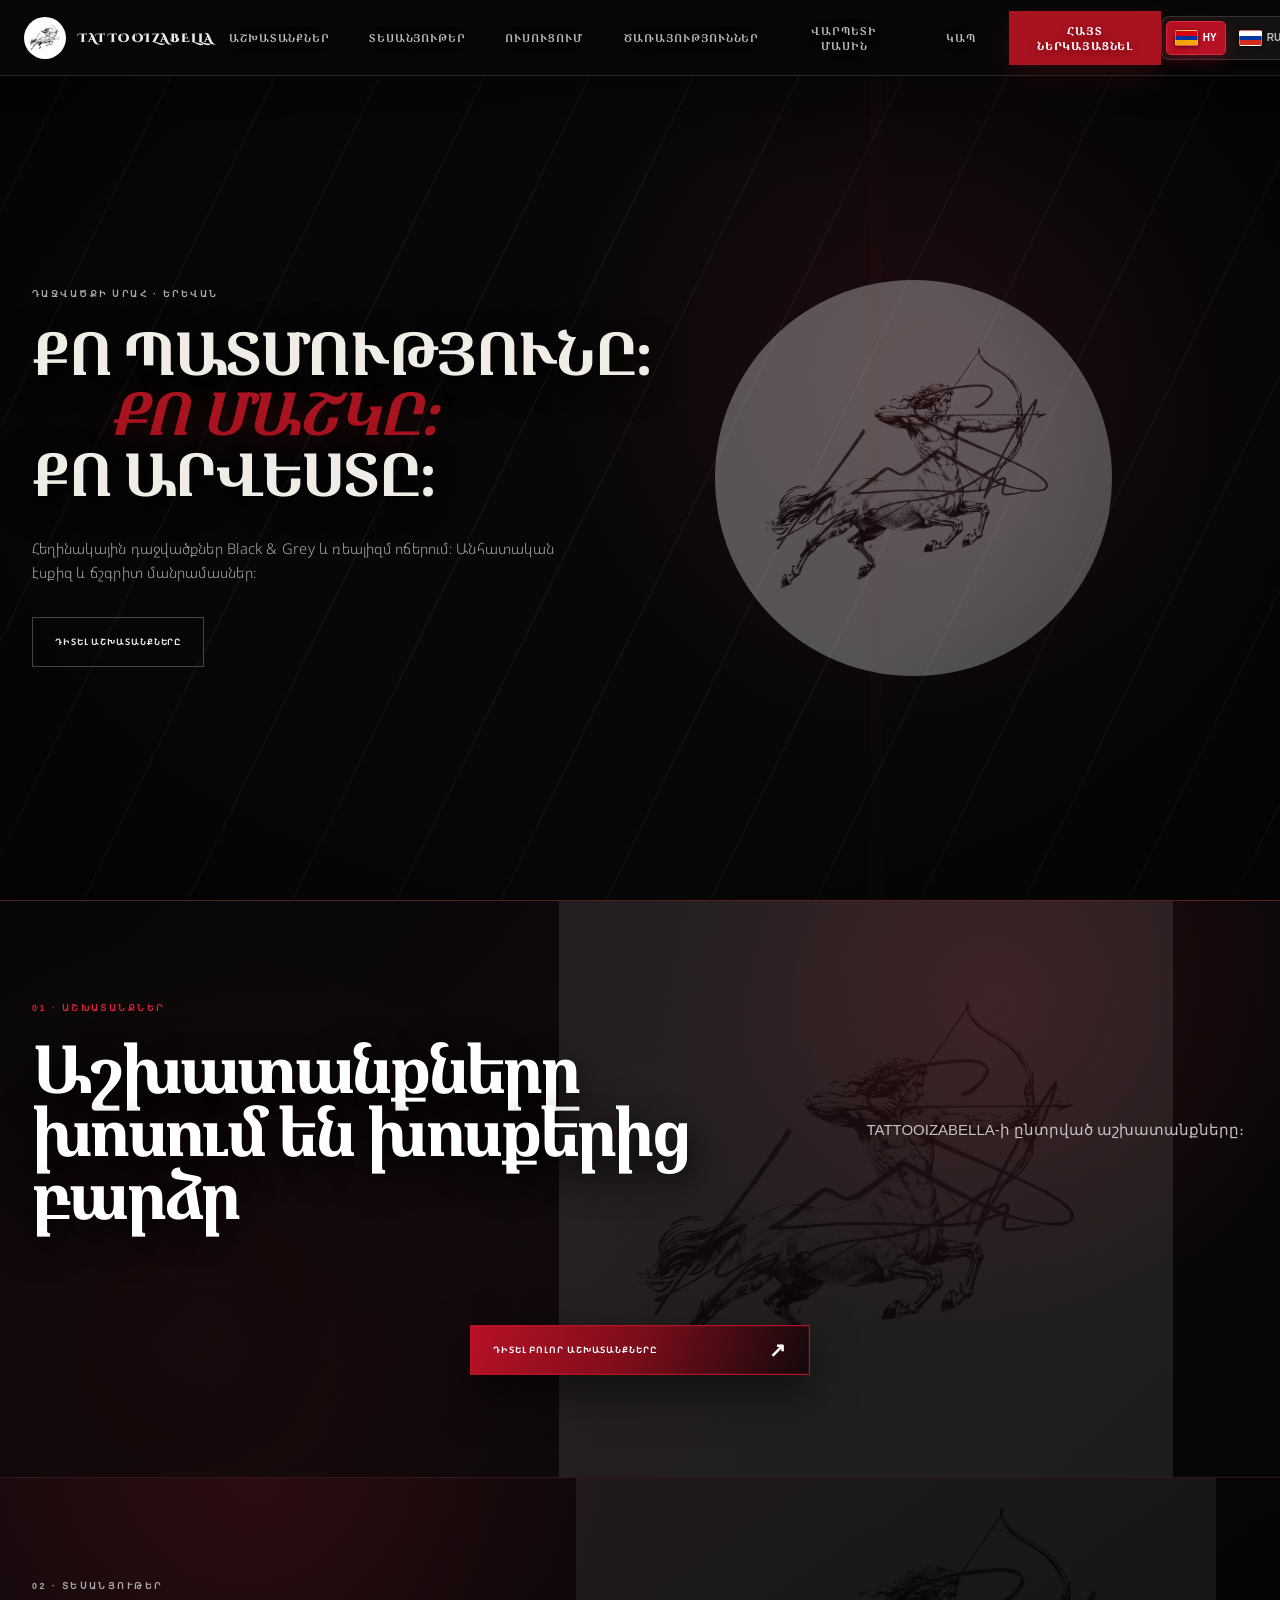
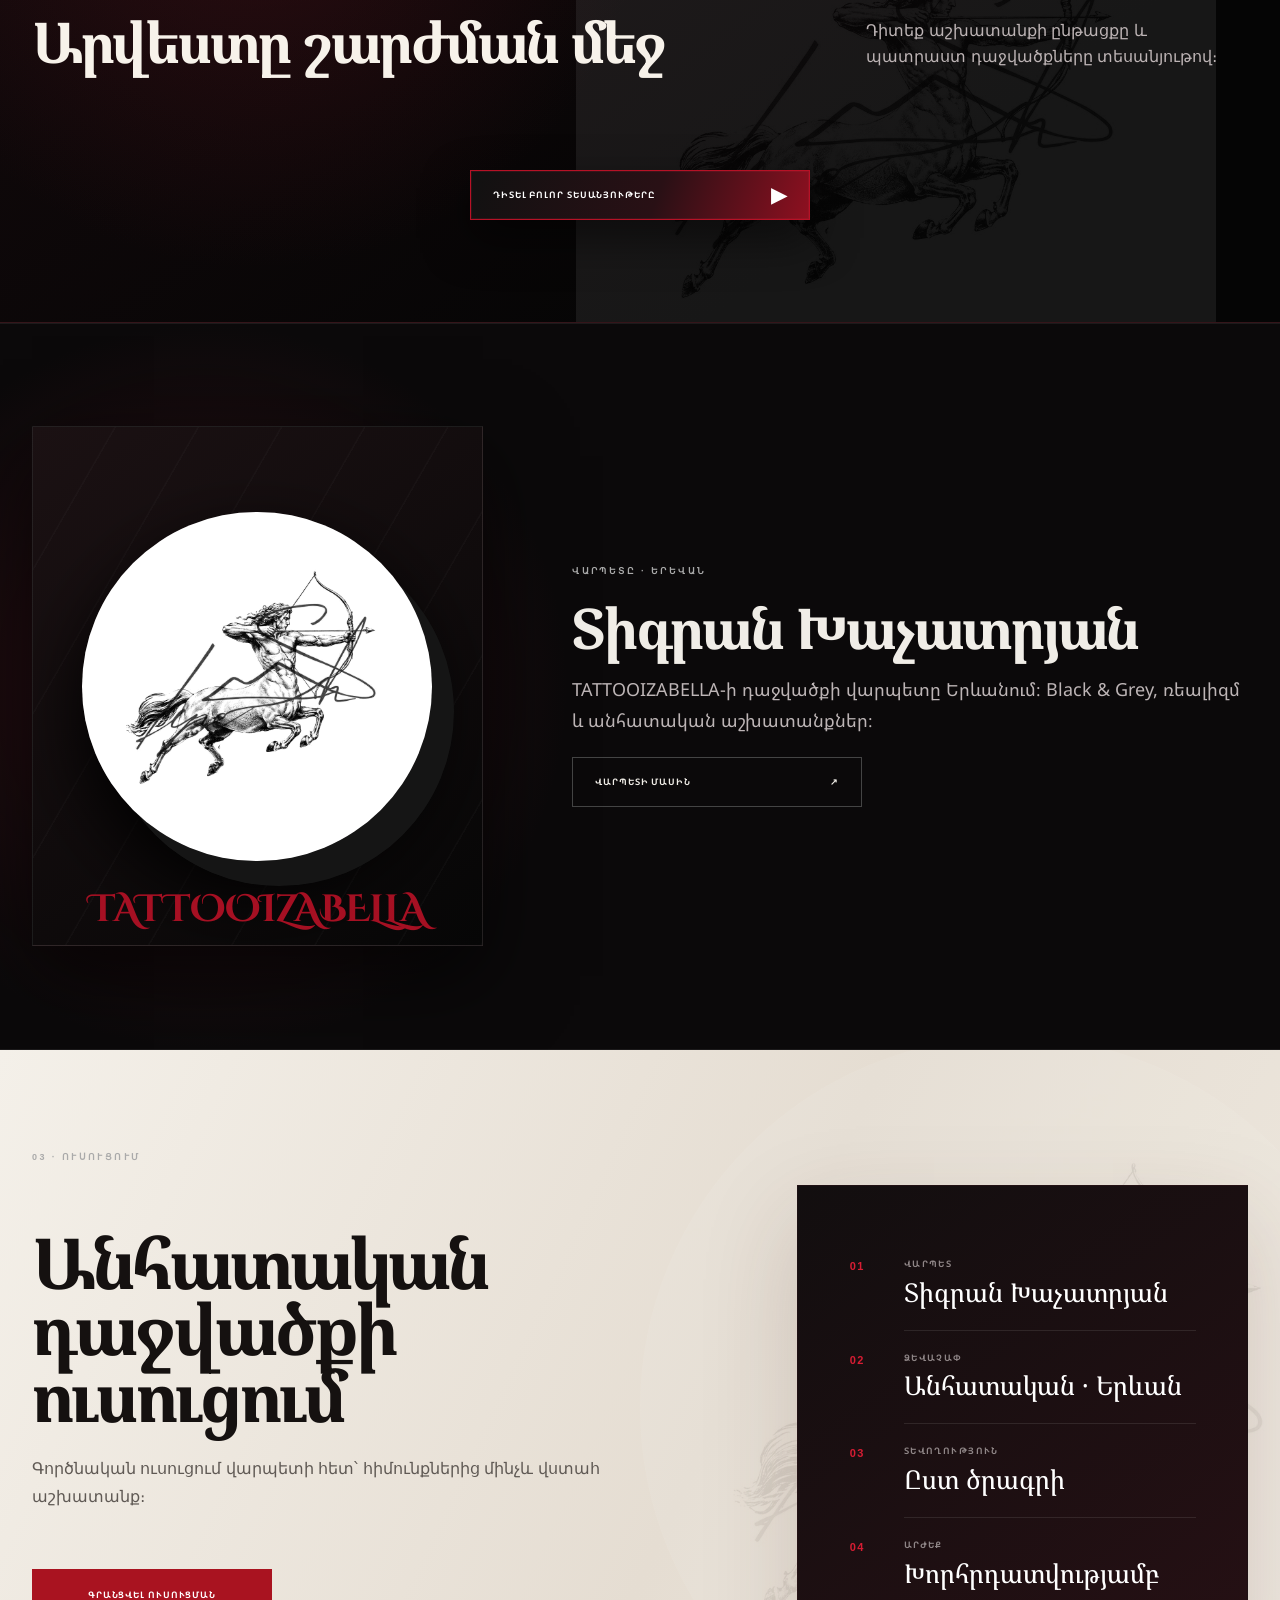
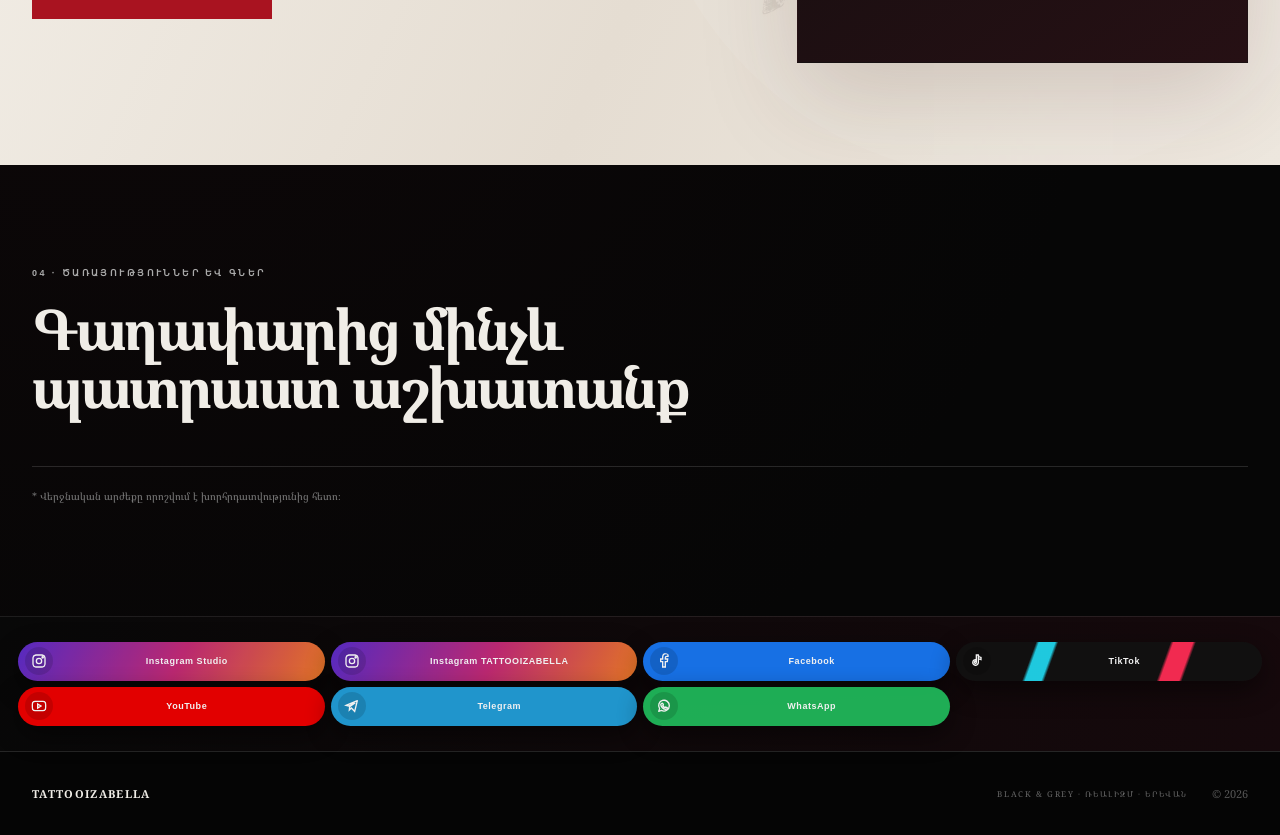
==== index.html @ 0a1ceabb "Add files via upload" ====
<!doctype html><html lang="hy"><head><meta charset="UTF-8"><meta name="viewport" content="width=device-width,initial-scale=1"><title>TATTOOIZABELLA — тату-салон и тату-мастер в Ереване</title><meta http-equiv="Cache-Control" content="no-cache, no-store, must-revalidate"><meta http-equiv="Pragma" content="no-cache"><meta http-equiv="Expires" content="0"><meta name="description" content="TATTOOIZABELLA — тату-студия в Ереване. Авторские татуировки Black & Grey, реализм, индивидуальные эскизы, портфолио, цены и онлайн-запись."><meta name="keywords" content="Тату Изабелла, Tattoo Izabella, TATTOOIZABELLA, тату Ереван, тату-салон Ереван, tattoo Yerevan, դաջվածք Երևան"><meta name="robots" content="index,follow,max-image-preview:large"><link rel="canonical" href="https://tattooizabella.github.io/"><meta property="og:type" content="website"><meta property="og:site_name" content="TATTOOIZABELLA"><meta property="og:title" content="TATTOOIZABELLA — Tattoo Studio Yerevan"><meta property="og:description" content="Авторские татуировки Black & Grey и реализм в Ереване. Портфолио и запись к мастеру."><meta property="og:url" content="https://tattooizabella.github.io/"><meta property="og:image" content="https://tattooizabella.github.io/logo.jpg"><meta name="twitter:card" content="summary_large_image"><script type="application/ld+json">{"@context":"https://schema.org","@type":"LocalBusiness","name":"TATTOOIZABELLA","alternateName":["Tattoo Izabella","Тату Изабелла"],"url":"https://tattooizabella.github.io/","logo":"https://tattooizabella.github.io/logo.jpg","image":"https://tattooizabella.github.io/logo.jpg","description":"Tattoo studio in Yerevan specializing in Black & Grey and realism tattoos.","telephone":"+37499611966","email":"tattooizabella@bk.ru","address":{"@type":"PostalAddress","addressLocality":"Yerevan","addressCountry":"AM"},"sameAs":["https://www.instagram.com/tattooizabellastudio","https://www.instagram.com/tattooizabella","https://www.facebook.com/tattooizabella/","https://www.youtube.com/@tattooizabella","https://www.tiktok.com/@tattooizabella","https://t.me/tattooizabella"]}</script><script>if(location.search||location.hash)history.replaceState(null,"",location.pathname)</script><link rel="preconnect" href="https://fonts.googleapis.com"><link rel="preconnect" href="https://fonts.gstatic.com" crossorigin><link href="https://fonts.googleapis.com/css2?family=Cinzel+Decorative:wght@700;900&amp;family=Noto+Sans+Armenian:wght@400;500;600;700&amp;family=Noto+Serif+Armenian:wght@400;600;700;800&amp;display=swap" rel="stylesheet"><link rel="stylesheet" href="style-v26.css"></head><body class="is-loading">
<link rel="stylesheet" href="style-extra-v28.css?v=44"><link rel="stylesheet" href="site-ai-team-v38.css?v=42">
<div class="intro-loader" id="introLoader" aria-label="TATTOOIZABELLA loading"><div class="intro-grain"></div><div class="intro-mark"><img src="logo.jpg?v=3" alt=""><div class="tattoo-line"></div><div class="tattoo-machine"><span class="machine-frame"></span><span class="coil coil-a"></span><span class="coil coil-b"></span><span class="machine-grip"></span><span class="machine-needle"></span></div><strong>TATTOOIZABELLA</strong><small data-k="loaderTagline">ԱՐՎԵՍՏԸ ՍԿՍՎՈՒՄ Է</small></div></div><script>window.setTimeout(function(){var loader=document.getElementById("introLoader");if(loader)loader.classList.add("done");document.body.classList.remove("is-loading")},4200)</script>
<svg class="icon-sprite" aria-hidden="true"><symbol id="i-instagram" viewBox="0 0 24 24"><rect x="3" y="3" width="18" height="18" rx="5"/><circle cx="12" cy="12" r="4"/><circle cx="17.5" cy="6.5" r="1" class="fill-icon"/></symbol><symbol id="i-facebook" viewBox="0 0 24 24"><path d="M14 21v-8h3l.5-4H14V7c0-1.2.4-2 2.1-2H18V1.3c-.7-.1-1.8-.3-3.2-.3C11.6 1 10 3 10 6.5V9H7v4h3v8z" class="fill-icon"/></symbol><symbol id="i-tiktok" viewBox="0 0 24 24"><path d="M14 3v11.2a4.2 4.2 0 1 1-3.2-4.1v3a1.5 1.5 0 1 0 .2 1V3h3c.4 2.1 1.6 3.5 4 3.8V10c-1.6-.1-3-.7-4-1.6" class="fill-icon"/></symbol><symbol id="i-youtube" viewBox="0 0 24 24"><rect x="2" y="5" width="20" height="14" rx="4"/><path d="m10 9 5 3-5 3z" class="fill-icon"/></symbol><symbol id="i-telegram" viewBox="0 0 24 24"><path d="m3 11 17-7-4 16-5-5-3 3 .5-5L17 7 7 12z" class="fill-icon"/></symbol><symbol id="i-whatsapp" viewBox="0 0 24 24"><path d="M20 11.6a8 8 0 0 1-11.8 7L4 20l1.4-4.1A8 8 0 1 1 20 11.6z"/><path d="M9 8.2c.3-.5.7-.4 1-.1l1 1.7c.2.4.1.7-.2 1l-.6.6c.7 1.5 1.7 2.4 3.2 3.1l.6-.7c.3-.3.7-.4 1-.2l1.7.9c.4.2.5.6.3 1-.5 1.1-1.5 1.7-2.7 1.5-3.8-.8-6.4-3.4-7.2-7.2-.2-.6.8-1.1 1.9-1.6z" class="fill-icon"/></symbol><symbol id="i-phone" viewBox="0 0 24 24"><path d="M6 3h4l1 5-2.3 1.5a15 15 0 0 0 5.8 5.8L16 13l5 1v4c0 1.7-1.4 3-3 3A15 15 0 0 1 3 6c0-1.7 1.3-3 3-3z"/></symbol></svg>
<header><button class="brand" type="button" data-scroll="top"><img src="logo.jpg" alt="TATTOOIZABELLA"><span>TATTOOIZABELLA</span></button><nav id="mainNav"><button type="button" data-scroll="works" data-k="work">Աշխատանքներ</button><button type="button" data-scroll="videos" data-k="videoNav">Տեսանյութեր</button><button type="button" data-scroll="training" data-k="trainingNav">Ուսուցում</button><button type="button" data-scroll="services" data-k="servicesNav">Ծառայություններ</button><button type="button" data-modal-open="artistModal" data-k="artistNav">Վարպետի մասին</button><button type="button" data-modal-open="contactModal" data-k="contactNav">Կապ</button><button class="nav-book" type="button" data-modal-open="bookingModal" data-k="submitNav">Հայտ ներկայացնել</button></nav><div class="langs"><button class="on" data-lang="hy">HY</button><button data-lang="ru">RU</button><button data-lang="en">EN</button></div><button class="menu" id="menuButton" aria-label="Բացել ընտրացանկը" aria-expanded="false"><span class="menu-word" data-k="menuLabel">ՄԵՆՅՈՒ</span><span class="menu-lines" aria-hidden="true"><i></i><i></i><i></i></span><small class="menu-tip" id="menuTip" data-k="menuTip">Սեղմեք՝ կապը և գրանցումը բացելու համար</small></button></header>
<main><section class="hero" id="top"><img class="hero-logo" src="logo.jpg" alt="TATTOOIZABELLA centaur"><div class="hero-copy"><p class="kicker" data-k="heroKicker">ԴԱՋՎԱԾՔԻ ՍՐԱՀ · ԵՐԵՎԱՆ</p><h1><span data-k="h1a">ՔՈ ՊԱՏՄՈՒԹՅՈՒՆԸ։</span><br><em data-k="h1b">ՔՈ ՄԱՇԿԸ։</em><br><span data-k="h1c">ՔՈ ԱՐՎԵՍՏԸ։</span></h1><p class="lead" data-k="intro">Հեղինակային դաջվածքներ Black & Grey և ռեալիզմ ոճերում։ Անհատական էսքիզ և ճշգրիտ մանրամասներ։</p><div class="buttons"><button class="btn" type="button" data-scroll="works" data-k="see">Դիտել աշխատանքները</button></div></div></section>
<section class="light section" id="works"><p class="kicker accent" data-k="portfolioKicker">01 · ԱՇԽԱՏԱՆՔՆԵՐ</p><div class="section-head"><h2 data-k="portfolio">Աշխատանքները խոսում են խոսքերից բարձր</h2><p data-k="portfolioText">TATTOOIZABELLA-ի ընտրված աշխատանքները։</p></div><div class="gallery" id="gallery"></div><button class="btn gallery-open-button" type="button" data-gallery-open="photo"><span data-k="viewAllWorks">Դիտել բոլոր աշխատանքները</span><b>↗</b></button></section>
<section class="section video-section" id="videos"><p class="kicker accent" data-k="videoKicker">02 · ՏԵՍԱՆՅՈՒԹԵՐ</p><div class="section-head"><h2 data-k="videoTitle">Արվեստը շարժման մեջ</h2><p data-k="videoText">Դիտեք աշխատանքի ընթացքը և պատրաստ դաջվածքները տեսանյութով։</p></div><div class="gallery video-gallery" id="videoGallery"></div><button class="btn gallery-open-button video-open-button" type="button" data-gallery-open="video"><span data-k="viewAllVideos">Դիտել բոլոր տեսանյութերը</span><b>▶</b></button></section>
<section class="section master-preview"><figure><img src="logo.jpg" alt="TATTOOIZABELLA master"><span>TATTOOIZABELLA</span></figure><div><p class="kicker accent" data-k="artistKicker">ՎԱՐՊԵՏԸ · ԵՐԵՎԱՆ</p><h2 data-k="artist">Տիգրան Խաչատրյան</h2><p data-k="about">TATTOOIZABELLA-ի դաջվածքի վարպետը Երևանում։ Black & Grey, ռեալիզմ և անհատական աշխատանքներ։</p><button class="btn" type="button" data-modal-open="artistModal"><span data-k="artistNav">Վարպետի մասին</span><b>↗</b></button></div></section>
<section class="section training-section" id="training"><p class="kicker accent" data-k="trainingKicker">03 · ՈՒՍՈՒՑՈՒՄ</p><div class="training-layout"><div class="training-copy"><h2 data-k="trainingTitle">Անհատական դաջվածքի ուսուցում</h2><p data-k="trainingText">Գործնական ուսուցում վարպետի հետ՝ հիմունքներից մինչև վստահ աշխատանք։</p><ul id="trainingProgram"></ul><p id="trainingDetails" class="training-details" hidden></p><div class="training-actions"><button class="btn red" id="trainingBookButton" type="button" data-modal-open="trainingModal" data-k="trainingCta">Գրանցվել ուսուցման</button><a class="btn training-file-link" id="trainingPublicFile" href="#" target="_blank" rel="noopener" hidden><span data-k="trainingFileDefault">Ներբեռնել դասընթացի ծրագիրը</span><b>↗</b></a></div></div><aside class="training-card"><span>01</span><div><small data-k="trainingMasterLabel">ՎԱՐՊԵՏ</small><strong id="trainingMaster">Տիգրան Խաչատրյան</strong></div><span>02</span><div><small data-k="trainingFormatLabel">ՁԵՎԱՉԱՓ</small><strong id="trainingFormat">Անհատական · Երևան</strong></div><span>03</span><div><small data-k="trainingDurationLabel">ՏԵՎՈՂՈՒԹՅՈՒՆ</small><strong id="trainingDuration">Ըստ ծրագրի</strong></div><span>04</span><div><small data-k="trainingPriceLabel">ԱՐԺԵՔ</small><strong id="trainingPrice">Խորհրդատվությամբ</strong></div></aside></div></section>
<section class="section" id="services"><p class="kicker accent" data-k="servicesKicker">04 · ԾԱՌԱՅՈՒԹՅՈՒՆՆԵՐ ԵՎ ԳՆԵՐ</p><h2 data-k="servicesTitle">Գաղափարից մինչև պատրաստ աշխատանք</h2><div class="service-list" id="serviceList"></div><p class="note" data-k="note">* Վերջնական արժեքը որոշվում է խորհրդատվությունից հետո։</p></section>
</main>
<aside class="social-rail" aria-label="Социальные сети"><a href="https://www.instagram.com/tattooizabellastudio?igsh=bXp2eG83OXFpZXk3" target="_blank" rel="noopener"><svg><use href="#i-instagram"/></svg><span>Instagram Studio</span></a><a href="https://www.instagram.com/tattooizabella" target="_blank" rel="noopener"><svg><use href="#i-instagram"/></svg><span>Instagram TATTOOIZABELLA</span></a><a href="https://www.facebook.com/tattooizabella/" target="_blank" rel="noopener"><svg><use href="#i-facebook"/></svg><span>Facebook</span></a><a href="https://www.tiktok.com/@tattooizabella?lang=ru-RU" target="_blank" rel="noopener"><svg><use href="#i-tiktok"/></svg><span>TikTok</span></a><a href="https://www.youtube.com/@tattooizabella" target="_blank" rel="noopener"><svg><use href="#i-youtube"/></svg><span>YouTube</span></a><a href="https://t.me/tattooizabella" target="_blank" rel="noopener"><svg><use href="#i-telegram"/></svg><span>Telegram</span></a><a href="https://wa.me/37499611966" target="_blank" rel="noopener"><svg><use href="#i-whatsapp"/></svg><span>WhatsApp</span></a></aside>
<footer><b>TATTOOIZABELLA</b><small data-k="footerTagline">BLACK &amp; GREY · ՌԵԱԼԻԶՄ · ԵՐԵՎԱՆ</small><span>© 2026</span></footer>
<div class="modal" id="bookingModal" aria-hidden="true"><div class="modal-backdrop" data-modal-close></div><div class="modal-panel booking-panel" role="dialog" aria-modal="true" aria-labelledby="bookingTitle"><button class="modal-close" type="button" data-modal-close aria-label="Փակել">×</button><p class="kicker accent" data-k="bookingKicker">ԱՆՀԱՏԱԿԱՆ ԳՐԱՆՑՈՒՄ · ԵՐԵՎԱՆ</p><h2 id="bookingTitle" data-k="formTitle">Պատմեք ձեր գաղափարի մասին</h2><p class="modal-lead" data-k="formText">Թողեք հայտ՝ կքննարկենք գաղափարը, տեղը, չափը և հարմար ժամանակը։</p><form id="booking" method="POST" enctype="multipart/form-data"><div class="form-grid"><label><span data-k="name">Ձեր անունը</span><input name="name" required autocomplete="name"></label><label><span data-k="phone">Հեռախոս</span><input name="phone" type="tel" required autocomplete="tel"></label></div><label><span data-k="idea">Նկարագրեք դաջվածքի գաղափարը կամ տվեք հարց</span><textarea name="idea" rows="3"></textarea></label><label class="upload-field"><span data-k="uploadTitle">Լուսանկար կամ էսքիզ</span><input name="attachment" type="file" accept="image/jpeg,image/png,image/webp,application/pdf,.jpg,.jpeg,.png,.webp,.pdf"><small data-k="uploadHint">JPG, PNG, WEBP կամ PDF — մինչև 10 ՄԲ</small></label><button class="btn red" type="submit" data-k="send">Ուղարկել վարպետին</button><p id="bookingStatus" class="form-status"></p></form></div></div>
<div class="modal" id="trainingModal" aria-hidden="true"><div class="modal-backdrop" data-modal-close></div><div class="modal-panel booking-panel training-application-panel" role="dialog" aria-modal="true" aria-labelledby="trainingApplicationTitle"><button class="modal-close" type="button" data-modal-close aria-label="Փակել">×</button><p class="kicker accent" data-k="trainingFormKicker">ԴԱՋՎԱԾՔԻ ՈՒՍՈՒՑՈՒՄ · ԵՐԵՎԱՆ</p><h2 id="trainingApplicationTitle" data-k="trainingFormTitle">Ուսուցման հայտ</h2><p class="modal-lead" data-k="trainingFormText">Թողեք ձեր տվյալները, և վարպետը կկապվի ձեզ հետ՝ ծրագիրը և պայմանները քննարկելու համար։</p><form id="trainingApplication" method="POST"><div class="form-grid"><label><span data-k="trainingFullName">Անուն և ազգանուն</span><input name="Անուն և ազգանուն" required autocomplete="name"></label><label><span data-k="phone">Հեռախոս</span><input name="Հեռախոս" type="tel" required autocomplete="tel"></label></div><label><span data-k="email">Էլ. փոստ</span><input name="Էլ. փոստ" type="email" required autocomplete="email"></label><label><span data-k="trainingMessage">Ի՞նչ եք ցանկանում իմանալ ուսուցման մասին</span><textarea name="Ուսուցման մասին հաղորդագրություն" rows="4"></textarea></label><button class="btn red" type="submit" data-k="trainingSend">Ուղարկել ուսուցման հայտը</button><p id="trainingApplicationStatus" class="form-status" aria-live="polite"></p></form></div></div>
<div class="modal" id="contactModal" aria-hidden="true"><div class="modal-backdrop" data-modal-close></div><div class="modal-panel contact-panel" role="dialog" aria-modal="true" aria-labelledby="contactTitle"><button class="modal-close" type="button" data-modal-close aria-label="Փակել">×</button><p class="kicker accent" data-k="contactKicker">ՈՒՂԻՂ ԿԱՊ</p><h2 id="contactTitle" data-k="contactNav">Կապ</h2><p class="modal-lead" data-k="contactLead">Ընտրեք վարպետի հետ կապվելու հարմար տարբերակը։</p><div class="contact-cards"><a href="tel:+37499611966"><span class="contact-icon"><svg><use href="#i-phone"/></svg></span><small data-k="phoneCall">ՍՈՎՈՐԱԿԱՆ ԶԱՆԳ</small><strong>099 611 966</strong><i>↗</i></a><a href="https://wa.me/37499611966" target="_blank"><span class="contact-icon"><svg><use href="#i-whatsapp"/></svg></span><small>WHATSAPP</small><strong>099 611 966</strong><i>↗</i></a><a href="https://t.me/tattooizabella" target="_blank"><span class="contact-icon"><svg><use href="#i-telegram"/></svg></span><small>TELEGRAM</small><strong>@tattooizabella</strong><i>↗</i></a><a href="https://www.instagram.com/tattooizabellastudio?igsh=bXp2eG83OXFpZXk3" target="_blank"><span class="contact-icon"><svg><use href="#i-instagram"/></svg></span><small>INSTAGRAM STUDIO</small><strong>@tattooizabellastudio</strong><i>↗</i></a><a href="https://www.instagram.com/tattooizabella" target="_blank"><span class="contact-icon"><svg><use href="#i-instagram"/></svg></span><small>INSTAGRAM</small><strong>@tattooizabella</strong><i>↗</i></a><a href="https://www.facebook.com/tattooizabella/" target="_blank"><span class="contact-icon"><svg><use href="#i-facebook"/></svg></span><small>FACEBOOK</small><strong>tattooizabella</strong><i>↗</i></a><a href="https://www.tiktok.com/@tattooizabella?lang=ru-RU" target="_blank"><span class="contact-icon"><svg><use href="#i-tiktok"/></svg></span><small>TIKTOK</small><strong>@tattooizabella</strong><i>↗</i></a><a href="https://www.youtube.com/@tattooizabella" target="_blank"><span class="contact-icon"><svg><use href="#i-youtube"/></svg></span><small>YOUTUBE</small><strong>@tattooizabella</strong><i>↗</i></a></div></div></div>
<div class="modal" id="artistModal" aria-hidden="true"><div class="modal-backdrop" data-modal-close></div><div class="modal-panel artist-modal-panel" role="dialog" aria-modal="true" aria-labelledby="artistModalTitle"><button class="modal-close" type="button" data-modal-close aria-label="Փակել">×</button><div class="artist-modal-image"><img src="logo.jpg" alt="TATTOOIZABELLA"><span>TATTOOIZABELLA</span></div><div class="artist-modal-copy"><p class="kicker accent" data-k="artistKicker">ՎԱՐՊԵՏԸ · ԵՐԵՎԱՆ</p><h2 id="artistModalTitle" data-k="artist">Տիգրան Խաչատրյան</h2><p data-k="about">TATTOOIZABELLA-ի դաջվածքի վարպետը Երևանում։ Black & Grey, ռեալիզմ և անհատական աշխատանքներ։</p><div class="artist-modal-stats"><b><span id="artistWorksValue">1450+</span><small data-k="worksStat">աշխատանք պրոֆիլում</small></b><b><span id="artistFollowersValue">64.9K</span><small data-k="followers">հետևորդ</small></b><b><span id="artistApproachValue">100%</span><small data-k="personal">անհատական մոտեցում</small></b></div><section class="artist-certificates" id="artistCertificates" hidden><h3 data-k="certificatesTitle">ՎԿԱՅԱԿԱՆՆԵՐ ԵՎ ՁԵՌՔԲԵՐՈՒՄՆԵՐ</h3><div id="artistCertificatesList"></div></section></div></div></div>
<div class="modal gallery-modal" id="galleryModal" aria-hidden="true"><div class="modal-backdrop" data-modal-close></div><div class="modal-panel gallery-modal-panel" role="dialog" aria-modal="true" aria-labelledby="galleryModalTitle"><header class="gallery-modal-head"><div><p class="kicker accent" data-k="galleryKicker">TATTOOIZABELLA · PORTFOLIO</p><h2 id="galleryModalTitle" data-k="galleryTitle">Բոլոր աշխատանքները</h2></div><button class="modal-close gallery-modal-close" type="button" data-modal-close aria-label="Փակել">×</button></header><div class="gallery-filter" role="tablist" aria-label="Gallery filters"><button class="active" type="button" data-gallery-filter="all" data-k="galleryAll">Բոլորը</button><button type="button" data-gallery-filter="photo" data-k="galleryPhotos">Լուսանկարներ</button><button type="button" data-gallery-filter="video" data-k="galleryVideos">Տեսանյութեր</button></div><div class="gallery gallery-modal-grid" id="fullGalleryGrid"></div><button class="btn gallery-more" id="galleryLoadMore" type="button"><span data-k="galleryMore">Ցույց տալ ավելին</span><b>＋</b></button></div></div>
<div class="lightbox" id="lightbox" aria-hidden="true"><div class="lightbox-shade" data-lightbox-close></div><button class="lightbox-close" type="button" data-lightbox-close aria-label="Закрыть">×</button><button class="lightbox-arrow prev" type="button" aria-label="Предыдущая работа">‹</button><figure><img src="" alt=""><video controls playsinline preload="metadata" hidden></video><div class="instagram-player-mask" hidden><iframe title="Video" loading="lazy" allow="autoplay; encrypted-media; picture-in-picture" sandbox="allow-scripts allow-same-origin allow-presentation"></iframe><button class="instagram-replay" id="instagramReplay" type="button" data-k="videoReplay">Կրկնել տեսանյութը</button></div><figcaption></figcaption></figure><button class="lightbox-arrow next" type="button" aria-label="Следующая работа">›</button><span class="lightbox-count"></span></div>
<iframe id="bookingMailFrame" name="bookingMailFrame" title="" hidden></iframe><iframe id="trainingMailFrame" name="trainingMailFrame" title="" hidden></iframe><script src="https://cdn.jsdelivr.net/npm/@supabase/supabase-js@2"></script><script src="app-v25.js?v=50"></script><script src="site-ai-team-v38.js?v=44"></script></body></html>
---- style-v26.css ----
:root{--black:#080808;--cream:#f0ede7;--red:#a91320;--line:#ffffff22;--page:min(1320px,calc(100% - 64px))}*{box-sizing:border-box}html{scroll-behavior:smooth;scroll-padding-top:76px}body{margin:0;background:var(--black);color:var(--cream);font-family:Arial,sans-serif;overflow-x:hidden}a{color:inherit;text-decoration:none}button,input,textarea{font:inherit}img{display:block;max-width:100%}
header{height:76px;position:absolute;z-index:20;inset:0 0 auto;display:grid;grid-template-columns:1fr auto 1fr;align-items:center;padding:0 max(24px,calc((100vw - 1320px)/2));border-bottom:1px solid var(--line);background:#08080820;backdrop-filter:blur(7px)}.brand{display:flex;align-items:center;gap:12px;width:max-content;font-size:12px;font-weight:800;letter-spacing:.15em}.brand img{width:42px;height:42px;object-fit:cover;border-radius:50%;filter:grayscale(1)}nav{display:flex;gap:clamp(18px,2.2vw,32px)}nav a{font-size:10px;text-transform:uppercase;letter-spacing:.13em;color:#aaa;transition:.2s}nav a:hover{color:#fff}.langs{justify-self:end;display:flex;align-items:center;gap:4px}.langs button{border:0;background:none;color:#666;font-size:10px;padding:8px 5px;cursor:pointer}.langs .on{color:#fff}.menu{display:none;border:0;background:none;width:42px;height:42px;padding:10px;cursor:pointer}.menu i{display:block;width:22px;height:1px;background:#fff;margin:5px auto;transition:.25s}
.hero{height:min(900px,100svh);min-height:650px;position:relative;display:flex;align-items:center;padding:104px max(32px,calc((100vw - 1320px)/2)) 48px;overflow:hidden;background:radial-gradient(circle at 76% 45%,#36171b 0,transparent 31%),repeating-linear-gradient(115deg,#080808 0 95px,#0b0b0b 96px 97px)}.hero-copy{position:relative;z-index:2;width:min(70%,900px)}.kicker{font-size:9px;text-transform:uppercase;letter-spacing:.27em;color:#aaa;margin:0 0 clamp(16px,2.5vh,25px)}.hero h1{font:400 clamp(48px,6.4vw,96px)/.84 Georgia,serif;letter-spacing:-.06em;margin:0}.hero h1 em{color:var(--red);margin-left:clamp(0px,6vw,82px)}.lead{max-width:560px;color:#aaa;line-height:1.65;margin:clamp(22px,3.6vh,34px) 0;font-size:clamp(13px,1.15vw,15px)}.buttons{display:flex;gap:10px;flex-wrap:wrap}.btn{min-height:50px;padding:0 22px;border:1px solid #444;background:transparent;color:inherit;text-transform:uppercase;letter-spacing:.1em;font-size:9px;display:inline-flex;align-items:center;justify-content:center;cursor:pointer}.red{background:var(--red);border-color:var(--red);color:#fff}.red:hover{background:#c31b29}.hero-logo{position:absolute;width:min(42vw,590px);height:auto;right:max(12px,calc((100vw - 1460px)/2));opacity:.3;mix-blend-mode:screen;border-radius:50%;filter:grayscale(1) contrast(1.2)}
.section{padding:clamp(72px,8vw,110px) max(32px,calc((100vw - 1320px)/2))}.light{background:var(--cream);color:#111}.section h2,.artist h2{font:400 clamp(36px,4.4vw,66px)/1.02 Georgia,serif;letter-spacing:-.04em;margin:0;max-width:780px}.section-head{display:grid;grid-template-columns:minmax(0,1.35fr) minmax(260px,.65fr);align-items:end;gap:42px;margin-bottom:clamp(35px,4vw,52px)}.section-head>p{max-width:390px;color:#777;line-height:1.65;margin:0}.gallery{display:grid;grid-template-columns:repeat(3,minmax(0,1fr));gap:clamp(10px,1.2vw,17px)}.work{position:relative;display:block;background:#ddd;aspect-ratio:4/5;overflow:hidden}.work img,.work iframe{border:0;width:100%;height:100%;object-fit:cover;background:#ddd}.work>b{position:absolute;right:12px;top:12px;width:36px;height:36px;border-radius:50%;display:grid;place-items:center;background:var(--red);color:#fff}.gallery-empty{grid-column:1/-1;padding:60px 20px;text-align:center;color:#777}.link{display:inline-block;margin-top:34px;padding-bottom:8px;border-bottom:1px solid currentColor;text-transform:uppercase;letter-spacing:.13em;font-size:10px}
#services>h2{margin-bottom:clamp(34px,4vw,52px)}.service-list{border-top:1px solid var(--line)}.service-list article{display:grid;grid-template-columns:55px 1fr auto;gap:22px;align-items:center;padding:clamp(20px,2vw,27px) 0;border-bottom:1px solid var(--line)}.service-list article>i{font:italic 14px Georgia;color:var(--red)}.service-list h3{font:400 clamp(20px,2vw,25px) Georgia;margin:0}.service-list strong{font:400 clamp(18px,1.8vw,23px) Georgia;white-space:nowrap}.note{color:#777;font-size:10px;margin-top:22px}
.artist{display:grid;grid-template-columns:minmax(0,1fr) minmax(0,1fr);min-height:min(720px,80svh);background:#141414}.artist-art{position:relative;display:grid;place-items:center;overflow:hidden;background:radial-gradient(circle,#451d22,transparent 58%)}.artist-art img{width:min(72%,500px);aspect-ratio:1;object-fit:cover;border-radius:50%;filter:grayscale(1) contrast(1.25);mix-blend-mode:screen;opacity:.72}.artist-art span{position:absolute;bottom:3%;left:3%;font:italic clamp(58px,8vw,120px) Georgia;color:var(--red);opacity:.62}.artist-copy{padding:clamp(60px,7vw,92px) max(32px,calc((100vw - 1320px)/2));padding-left:clamp(42px,7vw,100px);display:flex;flex-direction:column;justify-content:center}.artist-copy>p:not(.kicker){color:#aaa;line-height:1.75;margin:28px 0;max-width:620px}.stats{display:grid;grid-template-columns:repeat(3,minmax(0,1fr));gap:14px;border-block:1px solid var(--line);padding:22px 0}.stats b{font:clamp(22px,2.1vw,29px) Georgia}.stats small{display:block;font:8px Arial;text-transform:uppercase;letter-spacing:.1em;color:#777;margin-top:7px}
.contact{display:grid;grid-template-columns:minmax(0,1fr) minmax(320px,.8fr);gap:clamp(55px,8vw,120px)}.contact>div>p:not(.kicker){color:#69645e;line-height:1.75;max-width:520px;margin:26px 0}.direct{display:flex;flex-direction:column;gap:11px;font-size:12px}.direct a{width:max-content;max-width:100%;border-bottom:1px solid #aaa;padding-bottom:5px}.contact form{display:flex;flex-direction:column;gap:22px}label{display:flex;flex-direction:column;color:#777;text-transform:uppercase;font-size:8px;letter-spacing:.17em}input,textarea{width:100%;border:0;border-bottom:1px solid #aaa;padding:13px 0;background:transparent;outline:0;color:#111;resize:vertical}input:focus,textarea:focus{border-color:var(--red)}.upload-field{border:1px dashed #aaa;padding:16px;gap:8px}.upload-field input{border:0;padding:4px 0}.upload-field small{font-size:9px;letter-spacing:0;text-transform:none;color:#888}.form-status{min-height:18px;margin:0;font-size:11px;color:#777}form .btn{align-self:flex-start}.error{color:var(--red);font-size:11px;margin:0}
footer{padding:34px max(32px,calc((100vw - 1320px)/2));border-top:1px solid var(--line);display:grid;grid-template-columns:1fr auto;align-items:center;gap:24px;font-size:11px}footer>b{letter-spacing:.12em}footer>div{display:flex;gap:8px;flex-wrap:wrap;color:#aaa}
@media(min-width:1700px){:root{--page:1440px}.hero h1{font-size:102px}.hero-copy{width:min(67%,930px)}.gallery{grid-template-columns:repeat(4,minmax(0,1fr))}}
@media(max-width:1100px){header{grid-template-columns:1fr auto auto;gap:18px;padding-inline:28px}nav{position:absolute;left:0;right:0;top:76px;background:#090909f7;padding:26px 28px;display:none;flex-direction:column;border-bottom:1px solid var(--line)}nav.open{display:flex}.menu{display:block;justify-self:end}.langs{grid-column:2}.hero{padding-inline:6vw}.hero-copy{width:min(76%,760px)}.hero-logo{width:52vw;right:-10vw}.section{padding-inline:5vw}.gallery{grid-template-columns:repeat(3,minmax(0,1fr))}.artist-copy{padding-inline:6vw}.contact{grid-template-columns:1fr 1fr;gap:6vw}}
@media(max-width:820px){header{height:68px;padding-inline:20px}.brand span{display:none}nav{top:68px}.hero{height:auto;min-height:680px;padding:100px 6vw 58px}.hero-copy{width:100%;max-width:650px}.hero-logo{width:72vw;right:-24vw;opacity:.22}.hero h1{font-size:clamp(45px,10vw,76px)}.section{padding:72px 5vw}.section-head{grid-template-columns:1fr;gap:22px}.gallery{grid-template-columns:repeat(2,minmax(0,1fr))}.artist{grid-template-columns:1fr;min-height:0}.artist-art{min-height:460px}.artist-copy{padding:70px 6vw}.contact{grid-template-columns:1fr;gap:50px}.service-list article{grid-template-columns:42px 1fr}.service-list strong{grid-column:2}.stats{grid-template-columns:repeat(3,1fr)}}
@media(max-width:520px){header{padding-inline:14px}.langs button{padding:7px 4px}.hero{min-height:620px;padding:92px 18px 46px;background:radial-gradient(circle at 95% 30%,#35161a,transparent 34%),#080808}.hero-logo{width:90vw;right:-43vw;top:115px}.hero h1{font-size:clamp(40px,13.5vw,66px);line-height:.88}.hero h1 em{margin-left:0}.lead{font-size:13px;margin:24px 0}.buttons{display:grid;grid-template-columns:1fr}.btn{width:100%;min-height:48px;padding-inline:16px}.section{padding:58px 18px}.section h2,.artist h2{font-size:clamp(33px,10vw,46px)}.gallery{grid-template-columns:1fr;gap:12px}.work{aspect-ratio:4/5}.service-list article{grid-template-columns:30px 1fr;gap:10px}.service-list strong{grid-column:2;font-size:18px}.artist-art{min-height:350px}.artist-art span{font-size:18vw}.artist-copy{padding:58px 18px}.stats{grid-template-columns:1fr;gap:0}.stats b{padding:14px 0;border-bottom:1px solid var(--line)}.stats b:last-child{border:0}.contact{gap:42px}.contact form{gap:19px}footer{grid-template-columns:1fr;padding:28px 18px}}
@media(max-width:360px){header{padding-inline:10px}.brand img{width:36px;height:36px}.langs{gap:0}.langs button{font-size:9px}.menu{width:36px;padding:7px}.hero{padding-inline:14px}.hero h1{font-size:13vw}.section,.artist-copy{padding-inline:14px}.kicker{letter-spacing:.2em}.service-list h3{font-size:19px}.work>b{width:32px;height:32px}}
@media(max-height:720px) and (min-width:821px){.hero{min-height:620px;height:100svh;padding-top:92px}.hero h1{font-size:clamp(48px,6vw,78px)}.lead{margin:20px 0}.btn{min-height:46px}}

/* Cinematic interface */
body.modal-open{overflow:hidden}.brand{border:0;background:none;padding:0;color:inherit;cursor:pointer}nav button{border:0;background:none;padding:10px 0;color:#aaa;cursor:pointer;font-size:10px;text-transform:uppercase;letter-spacing:.13em;transition:.2s}nav button:hover{color:#fff}.light{position:relative;background:linear-gradient(#f0ede7eb,#f0ede7f5),url('logo.jpg') center/78vmin auto fixed no-repeat}.light>*{position:relative}.work{border:0;padding:0;color:#fff;cursor:zoom-in}.work img{transition:transform .65s cubic-bezier(.2,.7,.2,1),filter .35s}.work:hover img{transform:scale(1.055);filter:contrast(1.07)}.work>b{transition:.25s}.work:hover>b{transform:rotate(45deg);background:#fff;color:#111}
.booking-cta{min-height:440px;position:relative;overflow:hidden;padding:clamp(70px,9vw,130px) max(32px,calc((100vw - 1320px)/2));display:grid;grid-template-columns:minmax(0,1fr) auto;align-items:end;gap:48px;background:radial-gradient(circle at 15% 50%,#46181f,transparent 36%),#0a0a0a}.booking-cta>img{position:absolute;inset:50% auto auto 50%;width:min(640px,70vw);transform:translate(-50%,-50%);opacity:.12;filter:grayscale(1) contrast(1.25);border-radius:50%;mix-blend-mode:screen}.booking-cta>div,.booking-cta>button{position:relative}.booking-cta h2{font:400 clamp(38px,5vw,72px)/.95 Georgia,serif;letter-spacing:-.045em;margin:0;max-width:760px}.booking-cta p:not(.kicker){max-width:620px;color:#aaa;line-height:1.7}.footer-links{gap:18px}.footer-links a{position:relative}.footer-links a:after{content:"";position:absolute;left:0;right:100%;bottom:-4px;height:1px;background:var(--red);transition:.25s}.footer-links a:hover:after{right:0}.social-pending{display:none}
.modal{position:fixed;z-index:100;inset:0;display:grid;place-items:center;padding:18px;visibility:hidden;opacity:0;transition:opacity .28s,visibility .28s}.modal.open{visibility:visible;opacity:1}.modal-backdrop{position:absolute;inset:0;background:#050505e8;backdrop-filter:blur(10px)}.modal-panel{position:relative;width:min(760px,100%);max-height:calc(100svh - 36px);overflow:auto;background:#f0ede7;color:#111;padding:clamp(28px,5vw,64px);box-shadow:0 35px 120px #000;border-top:3px solid var(--red);transform:translateY(30px) scale(.98);transition:transform .38s cubic-bezier(.2,.8,.2,1)}.modal.open .modal-panel{transform:none}.modal-panel:before{content:"";position:absolute;inset:0;background:url('logo.jpg') center/75% auto no-repeat;opacity:.035;pointer-events:none}.modal-panel>*{position:relative}.modal-panel h2{font:400 clamp(36px,5vw,62px)/.95 Georgia,serif;letter-spacing:-.045em;margin:0}.modal-lead{color:#6f6962;line-height:1.65;margin:20px 0 30px;max-width:580px}.modal-close{position:absolute;z-index:2;right:13px;top:10px;width:44px;height:44px;border:0;background:transparent;color:#111;font:300 34px/1 Arial;cursor:pointer}.booking-panel form{display:flex;flex-direction:column;gap:20px}.form-grid{display:grid;grid-template-columns:1fr 1fr;gap:22px}.contact-cards{display:grid;grid-template-columns:1fr 1fr;gap:1px;background:#cbc5bc;margin-bottom:28px}.contact-cards a{position:relative;background:#e7e3dc;padding:22px;min-height:105px;display:flex;flex-direction:column;justify-content:center;transition:.25s}.contact-cards a:hover{background:#111;color:#fff}.contact-cards small{font-size:8px;letter-spacing:.18em;color:#8a8178;margin-bottom:8px}.contact-cards strong{font:400 18px Georgia}.contact-cards i{position:absolute;right:16px;top:14px;color:var(--red)}
.lightbox{position:fixed;z-index:110;inset:0;visibility:hidden;opacity:0;display:grid;place-items:center;padding:34px 78px;transition:.3s}.lightbox.open{visibility:visible;opacity:1}.lightbox-shade{position:absolute;inset:0;background:#030303f5;backdrop-filter:blur(12px)}.lightbox figure{position:relative;margin:0;max-width:min(900px,80vw);max-height:88svh;display:grid;place-items:center;transform:scale(.94);transition:.38s cubic-bezier(.2,.8,.2,1)}.lightbox.open figure{transform:none}.lightbox figure img{max-width:100%;max-height:84svh;object-fit:contain;box-shadow:0 25px 100px #000}.lightbox figcaption{margin-top:10px;color:#aaa;font-size:10px;letter-spacing:.12em}.lightbox-close{position:absolute;z-index:3;right:18px;top:12px;border:0;background:none;color:#fff;font:300 38px Arial;cursor:pointer}.lightbox-arrow{position:absolute;z-index:3;top:50%;transform:translateY(-50%);width:52px;height:70px;border:1px solid #ffffff26;background:#1118;color:#fff;font:300 42px Georgia;cursor:pointer}.lightbox-arrow:hover{background:var(--red)}.lightbox-arrow.prev{left:18px}.lightbox-arrow.next{right:18px}.lightbox-count{position:absolute;z-index:3;left:22px;bottom:18px;color:#777;font-size:10px;letter-spacing:.2em}
.intro-loader{position:fixed;z-index:999;inset:0;background:#080808;color:#fff;display:grid;place-items:center;overflow:hidden;transition:opacity .8s,visibility .8s}.intro-loader.done{opacity:0;visibility:hidden;pointer-events:none}.intro-grain{position:absolute;inset:-50%;opacity:.13;background-image:url("data:image/svg+xml,%3Csvg viewBox='0 0 180 180' xmlns='http://www.w3.org/2000/svg'%3E%3Cfilter id='n'%3E%3CfeTurbulence type='fractalNoise' baseFrequency='.9' numOctaves='3' stitchTiles='stitch'/%3E%3C/filter%3E%3Crect width='100%25' height='100%25' filter='url(%23n)' opacity='.5'/%3E%3C/svg%3E");animation:grain .18s steps(2) infinite}.intro-mark{position:relative;width:min(480px,84vw);aspect-ratio:1;display:grid;place-items:center}.intro-mark img{width:82%;border-radius:50%;filter:grayscale(1) contrast(1.3);opacity:0;animation:markIn 1.1s .15s forwards}.intro-mark strong{position:absolute;top:48%;font:italic clamp(58px,15vw,108px)/1 Georgia;color:#b71d2b;letter-spacing:-.08em;clip-path:inset(0 100% 0 0);animation:writeName 1.5s .65s cubic-bezier(.5,0,.2,1) forwards}.intro-mark small{position:absolute;bottom:1%;letter-spacing:.45em;font-size:8px;color:#777;opacity:0;animation:fadeUp .6s 1.7s forwards}.tattoo-line{position:absolute;left:11%;right:11%;top:57%;height:1px;background:linear-gradient(90deg,transparent,#b71d2b,transparent);transform:scaleX(0);animation:lineDraw 1.5s .55s forwards}.needle{position:absolute;z-index:2;left:8%;top:47%;width:54px;height:80px;transform:rotate(-18deg);animation:needleMove 1.5s .55s cubic-bezier(.5,0,.2,1) forwards}.needle:before{content:"";position:absolute;inset:0 12px 18px;background:linear-gradient(90deg,#333,#aaa,#222);clip-path:polygon(30% 0,70% 0,100% 78%,62% 100%,38% 100%,0 78%)}.needle i{position:absolute;left:26px;bottom:0;width:1px;height:25px;background:#ddd}.needle i:after{content:"";position:absolute;bottom:-2px;left:-2px;width:5px;height:5px;border-radius:50%;background:#b71d2b;box-shadow:0 0 14px #d22131}@keyframes markIn{to{opacity:.25}}@keyframes writeName{to{clip-path:inset(0)}}@keyframes lineDraw{to{transform:scaleX(1)}}@keyframes needleMove{0%{left:8%;transform:rotate(-18deg) translateY(0)}25%{transform:rotate(-18deg) translateY(6px)}50%{transform:rotate(-18deg) translateY(-3px)}75%{transform:rotate(-18deg) translateY(5px)}100%{left:79%;transform:rotate(-18deg) translateY(0)}}@keyframes fadeUp{from{opacity:0;transform:translateY(8px)}to{opacity:1;transform:none}}@keyframes grain{0%{transform:translate(0)}25%{transform:translate(3%,-4%)}50%{transform:translate(-5%,3%)}75%{transform:translate(4%,5%)}100%{transform:translate(-3%,-2%)}}
@media(max-width:820px){.booking-cta{grid-template-columns:1fr;align-items:center}.modal-panel{padding:42px 24px 28px}.light{background-attachment:scroll}.lightbox{padding:52px 14px 72px}.lightbox figure{max-width:94vw}.lightbox-arrow{top:auto;bottom:14px;width:52px;height:44px}.lightbox-arrow.prev{left:calc(50% - 60px)}.lightbox-arrow.next{right:calc(50% - 60px)}}
@media(max-width:520px){nav button{text-align:left}.booking-cta{min-height:430px;padding:60px 18px}.form-grid,.contact-cards{grid-template-columns:1fr}.contact-cards a{min-height:80px;padding:16px}.modal{padding:0}.modal-panel{width:100%;max-height:100svh;min-height:100svh;border-top:0}.modal-close{position:fixed;right:8px;top:6px}.intro-mark{width:92vw}.footer-links{gap:12px}.lightbox-close{right:8px;top:5px}}
@media(prefers-reduced-motion:reduce){.intro-loader{display:none}.work img,.modal-panel,.lightbox figure{transition:none}}

/* Hero spacing on desktop: headline and mark never collide. */
@media(min-width:1101px){.hero-copy{width:min(56vw,920px)}.hero h1{font-size:clamp(50px,5.15vw,86px)}.hero-logo{right:max(-36px,calc((100vw - 1760px)/2));width:min(38vw,590px)}}

/* Persistent navigation and artist dialog */
header{position:fixed;background:#080808e8;box-shadow:0 8px 35px #0003}.nav-book{padding:10px 16px!important;background:var(--red)!important;color:#fff!important;border:1px solid var(--red)!important}.nav-book:hover{background:#c51b2a!important}.artist-modal-panel{width:min(1040px,100%);display:grid;grid-template-columns:minmax(290px,.82fr) minmax(0,1.18fr);padding:0;overflow:hidden}.artist-modal-panel:before{display:none}.artist-modal-image{position:relative;min-height:580px;display:grid;place-items:center;overflow:hidden;background:radial-gradient(circle,#4b1a21,transparent 60%),#111}.artist-modal-image img{width:82%;border-radius:50%;filter:grayscale(1) contrast(1.2);opacity:.68;mix-blend-mode:screen}.artist-modal-image span{position:absolute;left:5%;bottom:4%;font:italic clamp(50px,7vw,96px) Georgia;color:var(--red);opacity:.75}.artist-modal-copy{padding:clamp(42px,5vw,70px);display:flex;flex-direction:column;justify-content:center}.artist-modal-copy>p:not(.kicker){color:#6c665f;line-height:1.8;margin:24px 0}.artist-modal-stats{display:grid;grid-template-columns:repeat(3,1fr);gap:12px;border-block:1px solid #c8c1b8;padding:20px 0;margin-bottom:28px}.artist-modal-stats b{font:24px Georgia}.artist-modal-stats small{display:block;margin-top:7px;color:#817970;font:8px Arial;text-transform:uppercase;letter-spacing:.09em}
@media(min-width:1101px){.hero-logo{right:clamp(20px,3vw,58px);width:min(35vw,560px)}}
@media(max-width:1100px){header{position:fixed}nav .nav-book{width:max-content}.artist-modal-panel{grid-template-columns:.8fr 1.2fr}}
@media(max-width:700px){.artist-modal-panel{display:block;overflow:auto}.artist-modal-image{min-height:260px}.artist-modal-image img{width:min(66%,280px)}.artist-modal-copy{padding:32px 22px}.artist-modal-stats{grid-template-columns:1fr}.artist-modal-stats b{padding:8px 0}.artist-modal-panel .modal-close{color:#fff}.nav-book{width:100%!important;text-align:center!important}}

/* One clear CTA, icon social rail and compact contacts */
.contact-panel{width:min(1060px,100%);padding:38px 44px;overflow:hidden}.contact-panel h2{font-size:clamp(38px,4vw,58px)}.contact-panel .modal-lead{margin:12px 0 22px}.contact-cards{grid-template-columns:repeat(4,minmax(0,1fr));margin:0}.contact-cards a{min-height:112px;padding:17px 14px 15px 58px}.contact-cards small{margin-bottom:6px}.contact-cards strong{font-size:15px;overflow-wrap:anywhere}.contact-icon{position:absolute;left:14px;top:50%;transform:translateY(-50%);width:34px;height:34px;border:1px solid #bdb5ac;border-radius:50%;display:grid;place-items:center;color:var(--red);font:bold 11px Arial}.contact-cards a:hover .contact-icon{border-color:#ffffff55;color:#fff}.social-rail{position:fixed;z-index:35;right:14px;top:50%;transform:translateY(-50%);display:flex;flex-direction:column;gap:7px}.social-rail a{position:relative;width:39px;height:39px;border:1px solid #ffffff25;border-radius:50%;display:grid;place-items:center;background:#0b0b0bd9;color:#ddd;box-shadow:0 7px 22px #0005;transition:.25s}.social-rail a:hover{background:var(--red);border-color:var(--red);transform:translateX(-4px)}.social-rail span{font:bold 10px Arial}.social-rail a:before{content:attr(data-label);position:absolute;right:48px;white-space:nowrap;padding:7px 10px;background:#f0ede7;color:#111;font-size:9px;letter-spacing:.08em;opacity:0;transform:translateX(8px);pointer-events:none;transition:.22s}.social-rail a:hover:before{opacity:1;transform:none}footer{grid-template-columns:1fr auto auto}footer small{color:#666;letter-spacing:.2em;font-size:8px}footer>span{color:#555}
.tattoo-machine{position:absolute;z-index:3;left:8%;top:45%;width:86px;height:76px;filter:drop-shadow(0 10px 16px #000);animation:machineMove 1.65s .52s cubic-bezier(.5,0,.2,1) forwards}.machine-frame{position:absolute;left:7px;top:5px;width:55px;height:44px;border:7px solid #a8a8a8;border-right-width:10px;border-radius:8px 16px 7px 12px;transform:skewX(-8deg);background:#202020}.coil{position:absolute;top:14px;width:21px;height:27px;border-radius:4px;background:repeating-linear-gradient(90deg,#111 0 3px,#b7b7b7 4px 5px);border:2px solid #777}.coil-a{left:15px}.coil-b{left:38px}.machine-grip{position:absolute;left:56px;top:38px;width:35px;height:18px;border-radius:3px 12px 12px 3px;background:repeating-linear-gradient(90deg,#aaa 0 3px,#3a3a3a 4px 6px);transform:rotate(22deg);transform-origin:left}.machine-needle{position:absolute;left:83px;top:56px;width:42px;height:2px;background:#ddd;transform:rotate(22deg);transform-origin:left}.machine-needle:after{content:"";position:absolute;right:-2px;top:-2px;width:5px;height:5px;border-radius:50%;background:#c31b29;box-shadow:0 0 13px #e32638}@keyframes machineMove{0%{left:7%;transform:translateY(0) rotate(-5deg)}22%{transform:translateY(5px) rotate(-3deg)}45%{transform:translateY(-4px) rotate(-6deg)}68%{transform:translateY(5px) rotate(-3deg)}100%{left:73%;transform:translateY(0) rotate(-5deg)}}
@media(max-width:900px){.contact-panel{overflow:auto;padding:38px 28px}.contact-cards{grid-template-columns:repeat(2,minmax(0,1fr))}.social-rail{position:static;transform:none;padding:24px 18px;flex-direction:row;justify-content:center;flex-wrap:wrap;background:#080808;border-top:1px solid var(--line)}.social-rail a:before{display:none}footer{grid-template-columns:1fr auto}.social-rail+footer small{display:none}}
@media(max-width:520px){.contact-panel{padding:52px 18px 24px;overflow:auto}.contact-cards{grid-template-columns:1fr}.contact-cards a{min-height:76px}.social-rail a{width:37px;height:37px}footer{grid-template-columns:1fr}footer>span{display:none}.tattoo-machine{transform:scale(.75);transform-origin:center}@keyframes machineMove{0%{left:3%;transform:scale(.75) translateY(0) rotate(-5deg)}50%{transform:scale(.75) translateY(5px) rotate(-3deg)}100%{left:66%;transform:scale(.75) translateY(0) rotate(-5deg)}}}

/* Recognizable brand icons and a premium black/red booking experience */
.icon-sprite{position:absolute;width:0;height:0;overflow:hidden}.social-rail{right:18px;gap:6px;align-items:flex-end}.social-rail a{width:154px;height:39px;border-radius:20px;grid-template-columns:32px 1fr;justify-content:stretch;padding:0 13px 0 5px;gap:7px}.social-rail a svg{width:28px;height:28px;padding:6px;border-radius:50%;stroke:currentColor;stroke-width:1.7;fill:none}.social-rail a .fill-icon,.contact-icon .fill-icon{fill:currentColor;stroke:none}.social-rail a span{font:600 9px Arial;letter-spacing:.06em;text-align:left}.social-rail a:before{display:none}.social-rail a:hover{transform:translateX(-5px)}.contact-icon svg{width:19px;height:19px;stroke:currentColor;stroke-width:1.7;fill:none}
.booking-panel{width:min(880px,100%);background:radial-gradient(circle at 84% 15%,#5b1722 0,transparent 32%),linear-gradient(135deg,#111 0,#080808 68%);color:#f0ede7;border:1px solid #ffffff16;border-top:3px solid var(--red);box-shadow:0 35px 130px #000,0 0 70px #a9132025}.booking-panel:before{display:block;background:linear-gradient(110deg,transparent 0 58%,#a913200c 58% 59%,transparent 59% 64%,#ffffff06 64% 65%,transparent 65%),url('logo.jpg') 92% 50%/56% auto no-repeat;opacity:.1;filter:grayscale(1) contrast(1.5)}.booking-panel .modal-close{color:#fff}.booking-panel .kicker{color:#d9505c}.booking-panel h2{max-width:760px;font-size:clamp(38px,5.1vw,68px);color:#fff}.booking-panel .modal-lead{color:#aaa;max-width:680px}.booking-panel label{color:#858585}.booking-panel input,.booking-panel textarea{color:#fff;border-color:#ffffff35}.booking-panel input:focus,.booking-panel textarea:focus{border-color:#d51c2c;box-shadow:0 8px 20px -18px #f43b4b}.booking-panel .upload-field{background:#ffffff06;border-color:#ffffff30}.booking-panel .upload-field:hover{border-color:#b51b29;background:#a913200b}.booking-panel .btn.red{min-width:210px;background:linear-gradient(100deg,#8e101c,#ce1c2c);box-shadow:0 12px 35px #a9132038}.booking-panel .form-status{color:#bbb}
@media(max-width:900px){.social-rail a{width:auto;min-width:132px}.social-rail{align-items:stretch}.social-rail a:hover{transform:translateY(-3px)}}
@media(max-width:520px){.social-rail{display:grid;grid-template-columns:1fr 1fr;padding:22px 18px}.social-rail a{width:100%;min-width:0}.booking-panel h2{font-size:clamp(35px,11vw,50px)}}
@media(min-width:1101px){.hero-logo{right:clamp(168px,10vw,190px);width:min(31vw,520px)}}

/* Brand-color social dock */
.social-rail a{border:0;color:#fff;font-weight:700;box-shadow:0 9px 28px #0008;opacity:.94}.social-rail a:nth-child(1),.social-rail a:nth-child(2){background:linear-gradient(115deg,#5b2dcc,#c52a78 52%,#ef7b28)}.social-rail a:nth-child(3){background:#1877f2}.social-rail a:nth-child(4){background:linear-gradient(110deg,#111 25%,#20d5ec 26% 31%,#111 32% 67%,#ff2d55 68% 74%,#111 75%)}.social-rail a:nth-child(5){background:#f00000}.social-rail a:nth-child(6){background:#229ed9}.social-rail a:nth-child(7){background:#20b85a}.social-rail a:hover{opacity:1;filter:saturate(1.18) brightness(1.08);box-shadow:0 12px 34px #000b}.social-rail a svg{background:#0002;stroke-width:2}.contact-cards a:nth-child(1) .contact-icon{background:#9e1622;color:#fff}.contact-cards a:nth-child(2) .contact-icon{background:#20b85a;color:#fff}.contact-cards a:nth-child(3) .contact-icon{background:#229ed9;color:#fff}.contact-cards a:nth-child(4) .contact-icon,.contact-cards a:nth-child(5) .contact-icon{background:linear-gradient(135deg,#6935c7,#d12c77,#ef7c2e);color:#fff}.contact-cards a:nth-child(6) .contact-icon{background:#1877f2;color:#fff}.contact-cards a:nth-child(7) .contact-icon{background:#111;color:#fff;box-shadow:inset 2px 0 #20d5ec,inset -2px 0 #ff2d55}.contact-cards a:nth-child(8) .contact-icon{background:#f00000;color:#fff}.contact-icon{border:0!important}

/* Richer studio atmosphere and typography */
body{background:#060606;background-image:radial-gradient(circle at 90% 12%,#3b111650,transparent 28%),radial-gradient(circle at 8% 75%,#2b0c1235,transparent 32%)}.hero{background:radial-gradient(circle at 72% 42%,#51151e55 0,transparent 36%),repeating-linear-gradient(116deg,#070707 0 92px,#121212 93px 94px)}.hero:after{content:"";position:absolute;inset:0;pointer-events:none;background:linear-gradient(90deg,#0000 0 68%,#a9132008 68% 69%,#0000 69%),radial-gradient(ellipse at center,#0000 42%,#0008 100%)}.hero-copy{z-index:3}.hero h1{font-family:Georgia,"Times New Roman",serif;text-shadow:0 8px 35px #000;letter-spacing:-.052em}.hero h1 em{text-shadow:0 8px 30px #a9132040}.lead{font-weight:300;letter-spacing:.015em}.kicker{font-weight:700}.section h2,.modal-panel h2,.artist-modal-copy h2{font-family:Georgia,"Times New Roman",serif}.light{background:linear-gradient(120deg,#f4f1ebef,#e7e1d8f7),url('logo.jpg') center/72vmin auto fixed no-repeat}.gallery{gap:clamp(12px,1.5vw,21px)}.work{box-shadow:0 16px 38px #30251e18}.service-list article{transition:.3s;padding-inline:12px}.service-list article:hover{background:linear-gradient(90deg,#a913201b,transparent);padding-left:24px}.service-list h3{letter-spacing:.01em}footer{background:#050505}

/* Faster logo tattoo reveal: the machine follows the signature beside the mark. */
.intro-loader{background:radial-gradient(circle at center,#211014 0,#080808 46%,#030303 100%)}.intro-mark{width:min(520px,88vw)}.intro-mark img{width:70%;opacity:0;box-shadow:0 0 80px #a9132026;animation:markInStrong .75s .08s forwards}.intro-mark strong{top:51%;font-size:clamp(64px,15vw,116px);text-shadow:0 6px 24px #000,0 0 24px #c81d2c45;animation:writeName 1.25s .45s cubic-bezier(.5,0,.2,1) forwards}.tattoo-line{top:59%;animation:lineDraw 1.25s .4s forwards}.tattoo-machine{top:49%;left:5%;transform:scale(1.15);transform-origin:center;animation:machineTrace 1.25s .4s cubic-bezier(.48,0,.18,1) forwards}.intro-mark small{bottom:4%;animation:fadeUp .45s 1.45s forwards}@keyframes markInStrong{to{opacity:.48}}@keyframes machineTrace{0%{left:5%;transform:scale(1.15) translateY(5px) rotate(-7deg)}25%{transform:scale(1.15) translateY(-2px) rotate(-4deg)}50%{transform:scale(1.15) translateY(5px) rotate(-7deg)}75%{transform:scale(1.15) translateY(-1px) rotate(-4deg)}100%{left:76%;transform:scale(1.15) translateY(4px) rotate(-7deg)}}
@media(max-width:520px){.intro-mark{width:96vw}.tattoo-machine{transform:scale(.82)}@keyframes machineTrace{0%{left:0;transform:scale(.82) translateY(4px) rotate(-7deg)}50%{transform:scale(.82) translateY(-2px) rotate(-4deg)}100%{left:67%;transform:scale(.82) translateY(4px) rotate(-7deg)}}}

/* Readable booking fields */
.booking-panel form{position:relative;background:linear-gradient(135deg,#050505ee,#160a0ce8);border:1px solid #ffffff1f;border-radius:4px;padding:24px;box-shadow:0 18px 45px #0008}.booking-panel label{gap:9px;color:#f4f0eb;font-size:11px;font-weight:800;letter-spacing:.13em;text-shadow:0 2px 10px #000}.booking-panel input,.booking-panel textarea{min-height:52px;padding:13px 15px;border:1px solid #ffffff35;border-radius:3px;background:#ffffff0b;color:#fff;font:500 16px/1.45 Arial,sans-serif;box-shadow:inset 0 0 0 1px #0005}.booking-panel textarea{min-height:104px}.booking-panel input:hover,.booking-panel textarea:hover{background:#ffffff10;border-color:#ffffff55}.booking-panel input:focus,.booking-panel textarea:focus{background:#1b0b0f;border-color:#e22637;box-shadow:0 0 0 3px #a9132030}.booking-panel .upload-field{padding:17px;color:#fff}.booking-panel .upload-field small{color:#d0d0d0;font-size:11px}.booking-panel input[type=file]{min-height:44px;background:#ffffff0c;color:#eee;font-size:12px}.booking-panel input[type=file]::file-selector-button{border:0;border-radius:2px;background:#f1ede7;color:#111;padding:9px 13px;margin-right:12px;font-weight:700;cursor:pointer}.booking-panel .form-grid{gap:16px}

/* The social dock owns a separate column on wide screens. */
@media(min-width:1281px){main,footer{margin-right:176px}.social-rail{right:11px}.hero-logo{right:clamp(18px,2.5vw,42px);width:min(31vw,500px)}}
@media(max-width:1280px){.social-rail{position:static;transform:none;padding:25px 18px;display:grid;grid-template-columns:repeat(4,minmax(145px,1fr));align-items:stretch;background:linear-gradient(110deg,#080808,#16090c);border-top:1px solid #ffffff16}.social-rail a{width:100%;min-width:0}.social-rail a:hover{transform:translateY(-3px)}}
@media(max-width:760px){.social-rail{grid-template-columns:1fr 1fr}.booking-panel form{padding:17px}.booking-panel label{font-size:10px}.booking-panel input,.booking-panel textarea{font-size:15px}.booking-panel .form-grid{grid-template-columns:1fr}}

/* Full studio name on the tattoo reveal. */
.intro-mark strong{top:53%;width:100%;text-align:center;font:800 clamp(30px,7.2vw,58px)/1 Arial,sans-serif;letter-spacing:.09em;color:#c51a2a;text-shadow:0 5px 22px #000,0 0 25px #e3263848}.tattoo-line{top:61%;left:8%;right:8%}.tattoo-machine{top:50%;animation:machineTraceBrand 1.25s .4s cubic-bezier(.48,0,.18,1) forwards}@keyframes machineTraceBrand{0%{left:2%;transform:scale(1.05) translateY(4px) rotate(-7deg)}25%{transform:scale(1.05) translateY(-2px) rotate(-4deg)}50%{transform:scale(1.05) translateY(5px) rotate(-7deg)}75%{transform:scale(1.05) translateY(-1px) rotate(-4deg)}100%{left:77%;transform:scale(1.05) translateY(4px) rotate(-7deg)}}
@media(max-width:520px){.intro-mark strong{font-size:clamp(25px,8vw,38px);letter-spacing:.055em}.tattoo-machine{top:50%;animation:machineTraceBrandMobile 1.25s .4s forwards}@keyframes machineTraceBrandMobile{0%{left:-3%;transform:scale(.72) translateY(4px) rotate(-7deg)}50%{transform:scale(.72) translateY(-2px) rotate(-4deg)}100%{left:69%;transform:scale(.72) translateY(4px) rotate(-7deg)}}}

/* Unified premium dialogs */
.contact-panel{background:radial-gradient(circle at 82% 14%,#741a2855,transparent 32%),linear-gradient(135deg,#141414,#080808 70%);color:#fff;border:1px solid #ffffff18;border-top:3px solid #c7192a;box-shadow:0 35px 130px #000,0 0 70px #9d112023}.contact-panel:before{background:linear-gradient(120deg,#0000,#a913200c),url('logo.jpg') 88% 50%/55% auto no-repeat;opacity:.1;filter:grayscale(1) contrast(1.4)}.contact-panel .modal-close{color:#fff}.contact-panel h2{color:#fff;text-shadow:0 8px 28px #000}.contact-panel .modal-lead{color:#d1c9c4;font-size:15px}.contact-cards{gap:8px;background:transparent}.contact-cards a{border:1px solid #ffffff18;border-radius:4px;background:linear-gradient(135deg,#ffffff0a,#a9132008);color:#fff;box-shadow:0 10px 24px #0004}.contact-cards small{color:#d7cdd0;font-size:9px;font-weight:800}.contact-cards strong{font:600 16px Arial,sans-serif}.contact-cards i{color:#e72b3c;font-size:17px;transition:.25s}.contact-cards a:hover{z-index:2;background:linear-gradient(120deg,#8e111e,#d22133);color:#fff;border-color:#ee4351;transform:translateY(-5px) scale(1.025);box-shadow:0 17px 36px #a9132055}.contact-cards a:hover i{color:#fff;transform:translate(3px,-3px)}
.artist-modal-panel{background:radial-gradient(circle at 15% 45%,#56162055,transparent 36%),linear-gradient(120deg,#111,#070707);color:#fff;border:1px solid #ffffff18;border-top:3px solid #c7192a;box-shadow:0 35px 130px #000}.artist-modal-image{background:radial-gradient(circle,#5a1b2555,transparent 62%),#090909}.artist-modal-image img{opacity:.78}.artist-modal-copy{background:linear-gradient(135deg,#151515,#090909);color:#fff}.artist-modal-copy h2{color:#fff;text-shadow:0 8px 28px #000}.artist-modal-copy>p:not(.kicker){color:#c4bec0}.artist-modal-stats{border-color:#ffffff25}.artist-modal-stats b{color:#fff}.artist-modal-stats small{color:#aaa}.artist-modal-panel .modal-close{color:#fff}

/* Strong navigation hover */
nav button:not(.nav-book){position:relative;padding:12px 15px;border-radius:2px;overflow:hidden}nav button:not(.nav-book):before{content:"";position:absolute;inset:0;background:linear-gradient(105deg,#7d0e19,#ca1b2b);transform:translateY(105%);transition:transform .25s cubic-bezier(.2,.8,.2,1);z-index:-1}nav button:not(.nav-book):hover{color:#fff;transform:translateY(-1px);text-shadow:0 2px 8px #000}nav button:not(.nav-book):hover:before{transform:none}.nav-book{box-shadow:0 8px 25px #a9132035;transition:.25s!important}.nav-book:hover{transform:translateY(-2px);box-shadow:0 12px 32px #d21c2e55}

/* Booking form fits in one viewport without an inner scrollbar */
.booking-panel{width:min(900px,calc(100vw - 24px));max-height:calc(100svh - 20px);overflow:hidden;padding:28px 34px 24px}.booking-panel .kicker{margin-bottom:11px}.booking-panel h2{font-size:clamp(34px,4.2vw,53px);line-height:.93}.booking-panel .modal-lead{font-size:14px;line-height:1.5;margin:15px 0}.booking-panel form{gap:10px;padding:17px}.booking-panel label{gap:6px;font-size:9px}.booking-panel input{min-height:43px;padding:9px 12px}.booking-panel textarea{min-height:66px;height:66px;padding:9px 12px}.booking-panel .upload-field{padding:10px;gap:5px}.booking-panel input[type=file]{min-height:36px;padding:4px}.booking-panel input[type=file]::file-selector-button{padding:7px 10px}.booking-panel .upload-field small{font-size:9px}.booking-panel .btn.red{min-height:45px}.booking-panel .form-status{min-height:0}

/* The full word remains visible before the site opens */
.intro-mark strong{animation:writeFullBrand 1.9s .45s cubic-bezier(.45,0,.15,1) forwards}.tattoo-machine{animation:machineTraceFull 1.9s .45s cubic-bezier(.45,0,.15,1) forwards}.tattoo-line{animation:lineDraw 1.9s .4s forwards}@keyframes writeFullBrand{0%{clip-path:inset(0 100% 0 0)}100%{clip-path:inset(0 0 0 0)}}@keyframes machineTraceFull{0%{left:0;transform:scale(1.02) translateY(4px) rotate(-7deg)}25%{transform:scale(1.02) translateY(-2px) rotate(-4deg)}50%{transform:scale(1.02) translateY(5px) rotate(-7deg)}75%{transform:scale(1.02) translateY(-1px) rotate(-4deg)}100%{left:82%;transform:scale(1.02) translateY(4px) rotate(-7deg)}}

@media(max-width:700px){.booking-panel{width:100%;height:100svh;min-height:0;max-height:100svh;padding:43px 13px 10px;overflow:hidden}.booking-panel .kicker{display:none}.booking-panel h2{font-size:clamp(27px,8.5vw,38px);line-height:.94;padding-right:25px}.booking-panel .modal-lead{font-size:11px;line-height:1.35;margin:9px 0}.booking-panel form{gap:7px;padding:11px}.booking-panel label{font-size:8px;gap:4px}.booking-panel input{min-height:39px;height:39px;padding:7px 10px}.booking-panel textarea{min-height:56px;height:56px}.booking-panel .upload-field{padding:7px}.booking-panel input[type=file]{min-height:32px;height:32px}.booking-panel .upload-field small{font-size:8px}.booking-panel .btn.red{min-height:40px;height:40px}.artist-modal-panel{height:100svh;max-height:100svh;overflow:hidden}.artist-modal-image{min-height:210px;height:34svh}.artist-modal-copy{height:66svh;padding:22px 18px}.artist-modal-copy h2{font-size:36px}.artist-modal-copy>p:not(.kicker){font-size:13px;line-height:1.5;margin:12px 0}.artist-modal-stats{padding:10px 0;margin-bottom:0}}

/* v20 — tattoo-art typography and a fully visible intro signature */
.hero h1,.section h2,.modal-panel h2,.artist-modal-copy h2,.service-list h3{font-family:"Noto Serif Armenian",Georgia,serif;font-weight:700}.hero h1,.modal-panel h2{letter-spacing:-.035em}.brand span,.nav-book{letter-spacing:.13em}.intro-mark strong{z-index:4;top:53%;width:100%;padding:0 4%;box-sizing:border-box;white-space:nowrap;text-align:center;font-family:"Cinzel Decorative","Noto Serif Armenian",Georgia,serif;font-size:clamp(27px,4vw,46px);font-weight:900;line-height:1.1;letter-spacing:.025em;animation:writeFullBrandV20 2.25s .4s cubic-bezier(.45,0,.12,1) forwards}.tattoo-machine{z-index:3;animation:machineTraceFullV20 2.25s .4s cubic-bezier(.45,0,.12,1) forwards}.tattoo-line{animation:lineDraw 2.25s .35s forwards}@keyframes writeFullBrandV20{0%{clip-path:inset(0 100% 0 0)}92%,100%{clip-path:inset(0 0 0 0)}}@keyframes machineTraceFullV20{0%{left:-1%;opacity:1;transform:scale(.94) translateY(4px) rotate(-7deg)}25%{transform:scale(.94) translateY(-2px) rotate(-4deg)}50%{transform:scale(.94) translateY(5px) rotate(-7deg)}75%{opacity:1;transform:scale(.94) translateY(-1px) rotate(-4deg)}92%{left:84%;opacity:1;transform:scale(.94) translateY(4px) rotate(-7deg)}100%{left:84%;opacity:0;transform:scale(.94) translateY(4px) rotate(-7deg)}}@media(max-width:520px){.intro-mark strong{padding:0 2%;font-size:clamp(22px,6.7vw,32px);letter-spacing:0}.tattoo-machine{animation:machineTraceFullMobileV20 2.25s .4s cubic-bezier(.45,0,.12,1) forwards}@keyframes machineTraceFullMobileV20{0%{left:-7%;opacity:1;transform:scale(.65) translateY(4px) rotate(-7deg)}50%{transform:scale(.65) translateY(-2px) rotate(-4deg)}90%{left:78%;opacity:1;transform:scale(.65) translateY(4px) rotate(-7deg)}100%{left:78%;opacity:0;transform:scale(.65) translateY(4px) rotate(-7deg)}}}

/* v22 — consistent expressive lettering across navigation and controls */
header nav button,.btn,.langs button,.contact-cards small,.contact-cards strong,.booking-panel label,.service-list strong,footer,.social-rail span{font-family:"Noto Serif Armenian","Cinzel Decorative",Georgia,serif}.brand span,.intro-mark strong{font-family:"Cinzel Decorative","Noto Serif Armenian",Georgia,serif}.hero .lead,.modal-lead,.artist-modal-copy>p,.note{font-family:"Noto Serif Armenian",Georgia,serif}.nav-book,.btn{font-weight:700}.contact-cards strong{font-weight:700;letter-spacing:.01em}

/* v23 — gallery rebuilt as a dark premium showcase */
#works.light{overflow:hidden;background:radial-gradient(circle at 78% 18%,#69192352,transparent 30%),radial-gradient(circle at 15% 75%,#3a0d1440,transparent 34%),linear-gradient(135deg,#070707 0,#10090a 48%,#050505 100%);color:#f7f2ea;border-top:1px solid #532027;border-bottom:1px solid #35151a}#works.light:before{content:"";position:absolute;inset:0;background:repeating-linear-gradient(118deg,transparent 0 120px,#ffffff05 121px 122px),url('logo.jpg') 84% 10%/min(48vw,650px) auto no-repeat;filter:grayscale(1);opacity:.09;pointer-events:none}#works .section-head{align-items:center}#works .section-head h2{max-width:720px;font-size:clamp(42px,5.2vw,76px);line-height:.95;color:#fff;text-shadow:0 10px 35px #000}#works .section-head>p{color:#c7bfc0;font-size:15px}#works .gallery{gap:clamp(14px,1.6vw,24px)}#works .work{border:1px solid #ffffff18;border-radius:3px;background:#151112;box-shadow:0 24px 55px #0009;transition:transform .35s,border-color .35s,box-shadow .35s}#works .work:after{content:"";position:absolute;inset:0;background:linear-gradient(180deg,transparent 55%,#0009);pointer-events:none}#works .work:hover{transform:translateY(-8px);border-color:#b91d31aa;box-shadow:0 30px 70px #000,0 0 0 1px #b91d3125}#works .work>b{z-index:2;background:#b71126;box-shadow:0 8px 22px #0008}#works .kicker{color:#d92339}@media(max-width:820px){#works .section-head h2{font-size:clamp(38px,9vw,58px)}#works .work:hover{transform:none}}

header nav button,.btn,.langs button,.hero .lead,.modal-lead,.contact-cards small,.booking-panel label,.social-rail span{font-family:"Noto Sans Armenian",Arial,sans-serif}.hero h1,.section h2,.modal-panel h2,.artist-modal-copy h2{font-family:"Noto Serif Armenian",Georgia,serif}.brand span{font-family:"Cinzel Decorative",serif}

/* v25 — consistent hero composition for all three languages */
html[lang="ru"] .hero h1{font-size:clamp(48px,5.15vw,78px);line-height:.98;letter-spacing:-.045em;max-width:850px}html[lang="hy"] .hero h1{font-size:clamp(43px,4.65vw,70px);line-height:1.02;letter-spacing:-.04em;max-width:880px}html[lang="ru"] .hero h1 em,html[lang="hy"] .hero h1 em{margin-left:clamp(35px,6vw,105px)}@media(max-width:820px){html[lang="ru"] .hero h1,html[lang="hy"] .hero h1{font-size:clamp(38px,9vw,62px);max-width:92vw}html[lang="ru"] .hero h1 em,html[lang="hy"] .hero h1 em{margin-left:0}}
.site-toast{position:fixed;z-index:1200;left:50%;bottom:28px;display:flex;align-items:center;gap:14px;width:min(620px,calc(100vw - 28px));padding:17px 22px;background:linear-gradient(110deg,#111,#1d0c0f);border:1px solid #8c2733;border-left:4px solid #d51d32;color:#fff;box-shadow:0 22px 65px #000c;opacity:0;visibility:hidden;transform:translate(-50%,28px);transition:.42s cubic-bezier(.2,.8,.2,1);font-family:"Noto Sans Armenian",Arial,sans-serif;font-size:14px;line-height:1.45}.site-toast.show{opacity:1;visibility:visible;transform:translate(-50%,0)}.site-toast i{flex:0 0 34px;width:34px;height:34px;border-radius:50%;display:grid;place-items:center;background:#bd172a;color:#fff;font-style:normal;font-weight:800}@media(max-width:520px){.site-toast{bottom:14px;padding:14px 16px;font-size:12px}}

/* v26 — refined studio navigation */
header nav button{position:relative;font-family:"Noto Serif Armenian",Georgia,serif;font-size:11px;font-weight:600;letter-spacing:.085em;color:#c1bbba;text-shadow:0 2px 12px #000;transition:color .25s,transform .25s}header nav button:not(.nav-book):after{content:"";position:absolute;left:50%;right:50%;bottom:1px;height:1px;background:linear-gradient(90deg,transparent,#d31c31,transparent);transition:left .28s,right .28s}header nav button:not(.nav-book):hover{color:#fff;transform:translateY(-1px)}header nav button:not(.nav-book):hover:after{left:8%;right:8%}header nav .nav-book{font-family:"Noto Serif Armenian",Georgia,serif;font-size:11px;font-weight:700;letter-spacing:.075em;color:#fff;text-shadow:0 2px 10px #680713;box-shadow:0 10px 28px #a50e2030}@media(max-width:1100px){header nav button{font-size:13px;letter-spacing:.045em}}
---- style-extra-v28.css ----
.artist-modal-copy { overflow-y: auto; }
.work video { width: 100%; height: 100%; object-fit: cover; transition: transform .5s ease, filter .5s ease; }
.work:hover video { transform: scale(1.035); filter: brightness(.72); }
.work-play { position: absolute; z-index: 2; left: 50%; top: 50%; display: grid; place-items: center; width: 58px; height: 58px; border: 1px solid #ffffff88; border-radius: 50%; background: #a91320dd; color: #fff; font: 18px/1 Arial, sans-serif; transform: translate(-50%,-50%); box-shadow: 0 12px 35px #0008; }
.lightbox figure video { max-width: 100%; max-height: 84svh; background: #000; box-shadow: 0 25px 100px #000; }
.lightbox figure video[hidden], .lightbox figure img[hidden] { display: none; }
.video-section { position: relative; overflow: hidden; color: #f7f2ea; background: radial-gradient(circle at 20% 0,#65162055,transparent 35%),linear-gradient(145deg,#12090b,#050505 70%); border-bottom: 1px solid #35151a; }
.video-section:before { content: ""; position: absolute; inset: 0; pointer-events: none; background: repeating-linear-gradient(116deg,transparent 0 118px,#ffffff05 119px 120px),url('logo.jpg') 90% 40%/min(50vw,680px) auto no-repeat; filter: grayscale(1); opacity: .07; }
.video-section > * { position: relative; }
.video-section .section-head > p { color: #bdb4b5; }
.video-gallery .work { aspect-ratio: 9/16; border: 1px solid #ffffff1b; border-radius: 4px; background: #100d0e; box-shadow: 0 24px 60px #000b; }
.video-gallery .work:after { content: ""; position: absolute; inset: 0; pointer-events: none; background: linear-gradient(180deg,transparent 55%,#000a); }
.video-gallery .work-play { z-index: 3; }
.video-gallery .work > b { z-index: 3; }
.video-gallery .instagram-reel { position: relative; aspect-ratio: 9/16; overflow: hidden; border: 1px solid #ffffff1b; border-radius: 4px; background: #fff; box-shadow: 0 24px 60px #000b; }
.video-gallery .instagram-reel iframe { display: block; width: 100%; height: 100%; border: 0; background: #fff; }
.video-gallery .instagram-reel-label { position: absolute; z-index: 2; left: 10px; top: 10px; padding: 7px 10px; border-radius: 20px; color: #fff; background: linear-gradient(110deg,#5b2dcc,#c52a78 52%,#ef7b28); font: 700 9px/1 Arial,sans-serif; letter-spacing: .1em; pointer-events: none; box-shadow: 0 8px 22px #0007; }
#mainNav { gap: clamp(12px, 1.7vw, 28px); }
.training-section { position: relative; overflow: hidden; color: #151110; background: linear-gradient(115deg,#f4f0e9 0,#e5ddd2 55%,#eee8df 100%); }
.training-section:before { content: ""; position: absolute; right: -8vw; top: 50%; width: min(58vw,760px); aspect-ratio: 1; border-radius: 50%; background: url('logo.jpg') center/cover no-repeat; filter: grayscale(1); opacity: .07; transform: translateY(-50%); }
.training-section > * { position: relative; }
.training-layout { display: grid; grid-template-columns: minmax(0,1.2fr) minmax(320px,.8fr); gap: clamp(40px,7vw,110px); align-items: center; }
.training-copy h2 { max-width: 850px; font-size: clamp(44px,5.5vw,78px); line-height: .95; }
.training-copy > p { max-width: 680px; margin: 26px 0; color: #5f5954; font-size: 16px; line-height: 1.75; }
.training-copy ul { display: grid; gap: 12px; max-width: 700px; margin: 0 0 32px; padding: 0; list-style: none; }
.training-copy li { position: relative; padding: 14px 18px 14px 48px; border-top: 1px solid #2c211f25; color: #342d2a; font: 600 13px/1.45 "Noto Sans Armenian",Arial,sans-serif; }
.training-copy li:before { content: "✦"; position: absolute; left: 15px; top: 13px; color: #b51628; }
.training-copy .btn { width: auto; min-width: 240px; }
.training-details { max-width:720px; margin:4px 0 30px; padding:22px 24px; border-left:3px solid #b51628; background:#1c11100c; color:#3f3733; white-space:pre-line; font:500 14px/1.75 "Noto Sans Armenian",Arial,sans-serif; }
.training-actions { display:flex; flex-wrap:wrap; gap:12px; align-items:center; }
.training-file-link { display:inline-flex; align-items:center; justify-content:space-between; gap:18px; border-color:#332724; color:#211a18; background:#ffffff50; }
.training-file-link[hidden] { display:none; }
.training-file-link:hover { background:#1b1112; color:#fff; border-color:#1b1112; }
.training-file-link b { color:#b51628; }
.training-card { display: grid; grid-template-columns: 54px 1fr; margin: 0; padding: clamp(28px,4vw,54px); border: 1px solid #2c211f22; background: linear-gradient(145deg,#120e0f,#261014); color: #fff; box-shadow: 0 35px 90px #4d29252b; }
.training-card > span { padding: 24px 12px 24px 0; color: #d71d33; font: 700 11px/1 Arial,sans-serif; letter-spacing: .14em; }
.training-card > div { padding: 22px 0; border-bottom: 1px solid #ffffff18; }
.training-card > div:last-child { border: 0; }
.training-card small { display: block; margin-bottom: 8px; color: #8f8687; font: 700 9px/1.2 "Noto Sans Armenian",Arial,sans-serif; letter-spacing: .16em; }
.training-card strong { display: block; color: #fff; font: 26px/1.15 Georgia,"Noto Serif Armenian",serif; }
.training-application-panel { width: min(820px,calc(100vw - 24px)); }
.training-application-panel:before { background: radial-gradient(circle at 82% 34%,#a913201e,transparent 34%),url('logo.jpg') 94% 48%/50% auto no-repeat; opacity: .11; }
.training-application-panel form { max-width: 700px; }
.training-application-panel input[type=email] { text-transform: none; }

@media(max-width:900px) {
  .training-layout { grid-template-columns: 1fr; }
  .training-card { max-width: 620px; width: 100%; }
}

@media(max-width:520px) {
  .training-copy h2 { font-size: clamp(38px,11vw,52px); }
  .training-copy > p { font-size: 14px; }
  .training-copy .btn { width: 100%; min-width: 0; }
  .training-actions { display:grid; }
  .training-details { padding:18px; font-size:13px; }
  .training-card { padding: 22px; grid-template-columns: 40px 1fr; }
  .training-card strong { font-size: 22px; }
}
.artist-modal-stats b > span { display: block; }

.artist-certificates {
  margin-top: 2px;
  padding-top: 22px;
  border-top: 1px solid #ffffff20;
}

.artist-certificates[hidden] { display: none; }
.artist-certificates h3 { margin: 0 0 13px; color: #aaa; font: 700 9px/1.3 "Noto Sans Armenian", Arial, sans-serif; letter-spacing: .16em; text-transform: uppercase; }
.artist-certificates > div { display: grid; grid-template-columns: repeat(2, minmax(0, 1fr)); gap: 9px; }

.artist-certificate {
  display: grid;
  grid-template-columns: 42px minmax(0, 1fr);
  align-items: center;
  gap: 11px;
  min-width: 0;
  padding: 10px;
  border: 1px solid #ffffff18;
  background: linear-gradient(135deg, #ffffff08, #a9132008);
  color: #fff;
}

.artist-certificate:hover { border-color: #9d2633; background: #4a1118; }
.artist-certificate > span { display: grid; place-items: center; width: 42px; height: 42px; border-radius: 50%; overflow: hidden; background: #781722; color: #fff; font-weight: 800; }
.artist-certificate img { width: 100%; height: 100%; object-fit: cover; }
.artist-certificate b { display: block; min-width: 0; color: #fff; font: 600 12px/1.3 "Noto Sans Armenian", Arial, sans-serif; overflow-wrap: anywhere; }
.artist-certificate small { display: block; margin-top: 4px; color: #aaa; font: 9px Arial, sans-serif; }

.social-rail a.social-instagram { background: linear-gradient(115deg,#5b2dcc,#c52a78 52%,#ef7b28); }
.social-rail a.social-facebook { background: #1877f2; }
.social-rail a.social-tiktok { background: linear-gradient(110deg,#111 25%,#20d5ec 26% 31%,#111 32% 67%,#ff2d55 68% 74%,#111 75%); }
.social-rail a.social-youtube { background: #f00000; }
.social-rail a.social-telegram { background: #229ed9; }
.social-rail a.social-whatsapp { background: #20b85a; }
.social-rail a.social-phone { background: #a91320; }
.social-rail a.social-other { background: linear-gradient(115deg,#33262a,#8c2330); }

.contact-cards a.social-instagram .contact-icon { background: linear-gradient(135deg,#6935c7,#d12c77,#ef7c2e); color:#fff; }
.contact-cards a.social-facebook .contact-icon { background:#1877f2; color:#fff; }
.contact-cards a.social-tiktok .contact-icon { background:#111; color:#fff; box-shadow:inset 2px 0 #20d5ec,inset -2px 0 #ff2d55; }
.contact-cards a.social-youtube .contact-icon { background:#f00000; color:#fff; }
.contact-cards a.social-telegram .contact-icon { background:#229ed9; color:#fff; }
.contact-cards a.social-whatsapp .contact-icon { background:#20b85a; color:#fff; }
.contact-cards a.social-phone .contact-icon { background:#9e1622; color:#fff; }
.contact-cards a.social-other .contact-icon { background:#55202a; color:#fff; }

.contact-cards:empty { display: block; padding: 24px; color: #aaa; text-align: center; }
.contact-cards:empty:after { content: "—"; }

.menu-word,
.menu-tip { display: none; }

.menu-lines { display: block; }

@media(max-width:700px) {
  .artist-modal-copy { overflow-y: auto; }
  .artist-certificates { padding-bottom: 18px; }
  .artist-certificates > div { grid-template-columns: 1fr; }
  .artist-certificate { min-height: 60px; }

  .menu {
    position: relative;
    display: flex;
    align-items: center;
    justify-content: center;
    gap: 8px;
    width: auto;
    min-width: 88px;
    height: 42px;
    padding: 7px 10px;
    border: 1px solid #7d2731;
    border-radius: 999px;
    background: linear-gradient(135deg,#3d1016,#16090b);
    box-shadow: 0 8px 25px #0009, inset 0 0 18px #d51d3210;
    color: #fff;
    animation: mobileMenuNudge 1.05s 1.2s 3;
  }

  .menu-word {
    display: block;
    color: #fff;
    font: 700 9px/1 "Noto Sans Armenian", Arial, sans-serif;
    letter-spacing: .08em;
    white-space: nowrap;
  }

  .menu-lines {
    display: grid;
    flex: 0 0 18px;
    gap: 4px;
    width: 18px;
  }

  .menu-lines i {
    width: 18px;
    height: 1px;
    margin: 0;
    background: #fff;
    transition: transform .25s, opacity .2s;
  }

  .menu[aria-expanded="true"] {
    border-color: #d72539;
    background: linear-gradient(135deg,#9c1425,#3b0d14);
    animation: none;
  }

  .menu[aria-expanded="true"] .menu-lines i:nth-child(1) { transform: translateY(5px) rotate(45deg); }
  .menu[aria-expanded="true"] .menu-lines i:nth-child(2) { opacity: 0; }
  .menu[aria-expanded="true"] .menu-lines i:nth-child(3) { transform: translateY(-5px) rotate(-45deg); }

  .menu-tip {
    position: absolute;
    top: calc(100% + 13px);
    right: 0;
    display: block;
    width: max-content;
    max-width: min(240px, calc(100vw - 28px));
    padding: 10px 13px;
    border: 1px solid #9b2633;
    border-radius: 5px;
    background: linear-gradient(135deg,#241013,#090909);
    box-shadow: 0 15px 38px #000d;
    color: #f4ece6;
    font: 600 10px/1.35 "Noto Sans Armenian", Arial, sans-serif;
    letter-spacing: .015em;
    text-align: left;
    pointer-events: none;
    opacity: 1;
    visibility: visible;
    transform: translateY(0);
    transition: opacity .3s, transform .3s, visibility .3s;
  }

  .menu-tip:before {
    content: "";
    position: absolute;
    right: 18px;
    bottom: 100%;
    border: 6px solid transparent;
    border-bottom-color: #9b2633;
  }

  .menu-tip.dismissed {
    opacity: 0;
    visibility: hidden;
    transform: translateY(-6px);
  }
}

@keyframes mobileMenuNudge {
  0%,100% { transform: translateX(0); box-shadow: 0 8px 25px #0009; }
  45% { transform: translateX(-4px); box-shadow: 0 8px 28px #7f142599; }
}

@media(max-width:360px) {
  .menu { min-width: 82px; padding-inline: 8px; gap: 6px; }
  .menu-word { font-size: 8px; }
}

@media(prefers-reduced-motion:reduce) {
  .menu { animation: none !important; }
}

/* v46 — compact home showcase and a dedicated portfolio portal */
.gallery-open-button {
  margin: clamp(28px,4vw,48px) auto 0;
  min-width: min(340px,100%);
  display: flex;
  align-items: center;
  justify-content: space-between;
  gap: 28px;
  border-color: #b71126;
  background: linear-gradient(110deg,#b71126 0,#7d0d1b 48%,#12090b 100%);
  color: #fff;
  box-shadow: 0 18px 45px #0008,0 0 0 1px #d9293d22 inset;
}
.gallery-open-button b{font-size:20px}.gallery-open-button:hover{transform:translateY(-3px);box-shadow:0 24px 55px #000b,0 0 26px #b7112640}
.video-open-button{background:linear-gradient(110deg,#111 0,#291015 55%,#8e1020 100%)}
.master-preview{display:grid;grid-template-columns:minmax(300px,.8fr) minmax(0,1.2fr);align-items:center;gap:clamp(42px,7vw,110px);background:radial-gradient(circle at 16% 50%,#67152266,transparent 32%),#0b090a;border-block:1px solid #ffffff12}
.master-preview figure{position:relative;margin:0;min-height:520px;display:grid;place-items:center;overflow:hidden;background:linear-gradient(145deg,#1b1113,#060606);border:1px solid #ffffff17;box-shadow:0 30px 80px #000a}
.master-preview figure:before{content:"";position:absolute;inset:0;background:repeating-linear-gradient(120deg,transparent 0 70px,#ffffff06 71px 72px)}
.master-preview figure img{position:relative;width:min(78%,430px);aspect-ratio:1;border-radius:50%;object-fit:cover;filter:grayscale(1) contrast(1.05);box-shadow:22px 25px 0 #3d1017,0 30px 70px #000}
.master-preview figure span{position:absolute;left:24px;bottom:18px;color:#b71126;font:700 clamp(30px,5vw,76px)/.9 "Cinzel Decorative",serif;letter-spacing:-.06em;opacity:.9}
.master-preview>div>p:not(.kicker){max-width:680px;color:#bdb5b6;font:400 18px/1.75 "Noto Sans Armenian",Arial,sans-serif}
.master-preview .btn{margin-top:20px;display:flex;align-items:center;justify-content:space-between;gap:32px;min-width:min(290px,100%)}
.video-gallery .work video,.gallery-modal-grid .work video{width:100%;height:100%;object-fit:cover;background:radial-gradient(circle at 50% 35%,#32131a,#050505)}
.instagram-card-mask{position:absolute;inset:0;display:block;overflow:hidden;background:#050505;pointer-events:none}
.instagram-card-mask iframe{position:absolute;left:-2%;top:-62px;width:104%;height:calc(100% + 178px);border:0;background:#050505;pointer-events:none}
.instagram-card-mask:after{content:"";position:absolute;z-index:2;left:0;right:0;bottom:0;height:58px;background:linear-gradient(180deg,transparent,#050505 38%,#050505);pointer-events:none}
.work.is-video:before{content:"";position:absolute;inset:0;z-index:1;background:linear-gradient(180deg,transparent 48%,#000b);pointer-events:none}
.work-play{position:absolute;z-index:3;left:50%;top:50%;width:58px;height:58px;display:grid;place-items:center;border-radius:50%;transform:translate(-50%,-50%);background:#b71126e8;color:#fff;box-shadow:0 12px 34px #000c,0 0 0 8px #ffffff13;font-size:18px;padding-left:3px;transition:.3s}
.work:hover .work-play{transform:translate(-50%,-50%) scale(1.1);background:#df1831}

.gallery-modal{padding:0;background:#050505}.gallery-modal .modal-backdrop{background:#030303f2;backdrop-filter:blur(14px)}
.gallery-modal-panel{width:100%;height:100svh;max-height:100svh;padding:0 clamp(18px,5vw,80px) 56px;overflow-y:auto;color:#f5f0e9;background:radial-gradient(circle at 88% 5%,#5d111d55,transparent 28%),repeating-linear-gradient(118deg,transparent 0 130px,#ffffff05 131px 132px),#070707;border:0;box-shadow:none;transform:none}
.gallery-modal-head{position:sticky;z-index:6;top:0;display:flex;align-items:center;justify-content:space-between;gap:24px;padding:26px 72px 22px 0;background:linear-gradient(180deg,#070707 72%,transparent);border-bottom:1px solid #ffffff18}
.gallery-modal-head h2{margin:4px 0 0;font:600 clamp(34px,5vw,68px)/1 "Noto Serif Armenian",Georgia,serif;letter-spacing:-.035em}
.gallery-modal-close{position:absolute;right:0;top:30px;width:52px;height:52px;border:1px solid #ffffff30;border-radius:50%;background:#170b0d;color:#fff}
.gallery-filter{position:sticky;z-index:5;top:126px;display:flex;gap:8px;width:max-content;max-width:100%;margin:22px 0 30px;padding:6px;background:#111c;border:1px solid #ffffff16;border-radius:999px;backdrop-filter:blur(16px)}
.gallery-filter button{min-height:42px;padding:0 22px;border:0;border-radius:999px;background:transparent;color:#aaa;font:700 13px/1 "Noto Sans Armenian",Arial,sans-serif;cursor:pointer;transition:.25s}
.gallery-filter button.active{background:#b71126;color:#fff;box-shadow:0 8px 24px #8d0d1b70}
.gallery-modal-grid{grid-template-columns:repeat(4,minmax(0,1fr));gap:16px}.gallery-modal-grid .work{min-height:0;aspect-ratio:4/5;border:1px solid #ffffff17;background:#100d0e;box-shadow:0 16px 42px #0008}.gallery-modal-grid .work img{height:100%;width:100%;object-fit:cover}
.gallery-more{margin:34px auto 0;display:flex;align-items:center;justify-content:space-between;gap:32px;min-width:min(280px,100%);background:#111;color:#fff;border-color:#ffffff26}.gallery-more[hidden]{display:none}
.instagram-player-mask{position:relative;width:min(94vw,calc(86svh * 9 / 16),520px);height:auto;max-height:86svh;aspect-ratio:9/16;overflow:hidden;background:#050505;border:1px solid #ffffff20;box-shadow:0 30px 100px #000}
.instagram-player-mask iframe{position:absolute;left:0;top:-52px;width:calc(100% + 84px);max-width:none;height:calc(100% + 136px);border:0;background:#050505}
.instagram-player-mask:after{content:"";position:absolute;z-index:3;left:0;right:0;bottom:0;height:64px;background:linear-gradient(180deg,transparent,#050505 42%,#050505);pointer-events:none}
.instagram-replay{position:absolute;z-index:4;left:50%;bottom:12px;min-width:180px;min-height:40px;padding:0 18px;transform:translateX(-50%);border:1px solid #d21c32;background:#a70f20eF;color:#fff;font:700 12px/1 "Noto Sans Armenian",Arial,sans-serif;letter-spacing:.04em;cursor:pointer;box-shadow:0 10px 28px #000b}
.instagram-replay:hover{background:#d0182f}

/* v41: keep the full brand visible and clip Instagram's internal scrollbar */
.master-preview figure span{
  left:12px;
  right:12px;
  max-width:calc(100% - 24px);
  text-align:center;
  white-space:nowrap;
  font-size:clamp(24px,3vw,44px);
  letter-spacing:-.025em;
}
.instagram-card-mask iframe,
.instagram-player-mask iframe{
  left:0;
  width:calc(100% + 84px);
  max-width:none;
}
.instagram-player-mask{isolation:isolate}
.instagram-player-mask:before{
  content:"";
  position:absolute;
  z-index:3;
  top:0;
  right:0;
  width:3px;
  height:100%;
  background:#050505;
  pointer-events:none;
}

/* v43: visible language selector with country flags */
.langs{
  gap:4px;
  padding:4px;
  border:1px solid #ffffff24;
  border-radius:8px;
  background:#171415e6;
  box-shadow:0 8px 24px #0008;
}
.langs button{
  display:inline-flex;
  align-items:center;
  justify-content:center;
  gap:5px;
  min-width:48px;
  height:34px;
  padding:0 8px;
  border:1px solid transparent;
  border-radius:5px;
  color:#bbb;
  font:700 10px/1 Arial,sans-serif;
  transition:background .2s,color .2s,border-color .2s,transform .2s;
}
.langs button:before{
  content:"";
  flex:0 0 21px;
  width:21px;
  height:14px;
  border-radius:2px;
  border:1px solid #ffffff55;
  box-shadow:0 1px 4px #0008;
}
.langs button[data-lang="hy"]:before{background:linear-gradient(to bottom,#d90012 0 33.333%,#0033a0 33.333% 66.666%,#f2a800 66.666%)}
.langs button[data-lang="ru"]:before{background:linear-gradient(to bottom,#fff 0 33.333%,#0039a6 33.333% 66.666%,#d52b1e 66.666%)}
.langs button[data-lang="en"]:before{background:linear-gradient(33deg,transparent 42%,#fff 42% 47%,#c8102e 47% 53%,#fff 53% 58%,transparent 58%),linear-gradient(-33deg,transparent 42%,#fff 42% 47%,#c8102e 47% 53%,#fff 53% 58%,transparent 58%),linear-gradient(to right,transparent 36%,#fff 36% 43%,#c8102e 43% 57%,#fff 57% 64%,transparent 64%),linear-gradient(to bottom,transparent 31%,#fff 31% 40%,#c8102e 40% 60%,#fff 60% 69%,transparent 69%),#012169}
.langs button:hover{color:#fff;border-color:#ffffff35;transform:translateY(-1px)}
.langs button.on{color:#fff;background:#b71126;border-color:#dc2b40;box-shadow:0 5px 16px #b7112655}
.lightbox.video-error figure:after{content:"Видео временно недоступно. Попробуйте ещё раз позже.";position:absolute;inset:auto 20px 70px;padding:16px;background:#18090ce8;border:1px solid #b71126;color:#fff;text-align:center;font:600 14px/1.4 "Noto Sans Armenian",Arial,sans-serif}

@media(max-width:980px){.gallery-modal-grid{grid-template-columns:repeat(3,minmax(0,1fr))}}
@media(max-width:640px){
  .langs{gap:2px;padding:3px}
  .langs button{min-width:38px;height:32px;padding:0 4px;gap:3px;font-size:8px}
  .langs button:before{flex-basis:18px;width:18px;height:12px}
  #works .gallery{grid-template-columns:repeat(2,minmax(0,1fr))!important;gap:8px!important}
  #works .gallery .work{aspect-ratio:1!important;border-radius:2px}
  #works .gallery .work img{width:100%;height:100%;object-fit:cover}
  #works .gallery .work:nth-child(n+5){display:none}
  .video-gallery{grid-template-columns:repeat(2,minmax(0,1fr))!important}
  .gallery-open-button{min-height:58px;padding:0 20px;font-size:12px}
  .gallery-modal-panel{padding:0 12px 36px}
  .gallery-modal-head{padding:18px 58px 16px 4px}
  .gallery-modal-head .kicker{font-size:9px}.gallery-modal-head h2{font-size:clamp(30px,9vw,44px)}
  .gallery-modal-close{right:2px;top:18px;width:44px;height:44px}
  .gallery-filter{top:90px;width:100%;display:grid;grid-template-columns:repeat(3,1fr);margin:14px 0 18px;padding:4px}
  .gallery-filter button{padding:0 7px;font-size:11px}
  .gallery-modal-grid{grid-template-columns:repeat(2,minmax(0,1fr));gap:8px}
  .gallery-modal-grid .work{aspect-ratio:3/4}
  .work-play{width:46px;height:46px;font-size:15px;box-shadow:0 8px 25px #000c,0 0 0 5px #ffffff12}
  .instagram-card-mask iframe{top:-52px;height:calc(100% + 150px)}.instagram-player-mask{width:min(94vw,calc(82svh * 9 / 16),460px);height:auto;max-height:82svh;aspect-ratio:9/16}.instagram-player-mask iframe{top:-48px;height:calc(100% + 128px)}
  .master-preview{grid-template-columns:1fr;gap:30px;padding-top:56px!important;padding-bottom:64px!important}.master-preview figure{min-height:360px}.master-preview figure img{width:min(75%,300px)}.master-preview figure span{font-size:clamp(20px,6.5vw,34px)}.master-preview>div>p:not(.kicker){font-size:16px;line-height:1.65}
}
---- site-ai-team-v38.css ----
.team-modal-panel{width:min(1180px,94vw);max-height:90vh;overflow:auto;background:radial-gradient(circle at 15% 20%,rgba(190,18,37,.2),transparent 35%),#0b0b0c;color:#f5f1eb;border-top:2px solid #c3122a;padding:clamp(28px,4vw,58px)}
.team-intro{display:flex;justify-content:space-between;gap:24px;align-items:end;margin-bottom:28px}.team-intro h2{font-size:clamp(42px,6vw,76px);margin:4px 0}.team-intro p{max-width:480px;color:#b9b4b0;line-height:1.65}
.master-tabs{display:grid;grid-template-columns:repeat(auto-fit,minmax(180px,1fr));gap:12px;margin:0 0 28px}.master-tab{display:flex;align-items:center;gap:13px;text-align:left;background:rgba(255,255,255,.035);border:1px solid #343235;color:#fff;padding:13px;cursor:pointer;transition:.25s}.master-tab:hover,.master-tab.active{border-color:#c3122a;background:rgba(195,18,42,.13);transform:translateY(-2px)}.master-tab img{width:54px;height:54px;object-fit:cover;border-radius:50%;border:1px solid #4c4749}.master-tab b{display:block;font-family:Georgia,serif;font-size:18px}.master-tab small{display:block;color:#9d9799;margin-top:4px}
.master-profile{display:grid;grid-template-columns:minmax(240px,.8fr) minmax(0,1.2fr);min-height:430px;border:1px solid #302e30;background:rgba(0,0,0,.34)}.master-portrait{position:relative;min-height:420px;overflow:hidden;background:#161315}.master-portrait:after{content:"";position:absolute;inset:auto 0 0;height:45%;background:linear-gradient(transparent,#090909)}.master-portrait img{width:100%;height:100%;position:absolute;object-fit:cover}.master-portrait strong{position:absolute;left:26px;bottom:24px;z-index:1;font-family:'Cinzel Decorative',serif;font-size:clamp(24px,3vw,42px);color:#fff}.master-copy{padding:clamp(28px,4vw,58px);display:flex;flex-direction:column;justify-content:center}.master-copy h3{font-size:clamp(40px,5vw,68px);line-height:1;margin:9px 0 14px}.master-role{color:#cb1b31;text-transform:uppercase;letter-spacing:.16em;font-weight:700}.master-bio{color:#c1bbba;font-size:18px;line-height:1.75;white-space:pre-line}.master-stats{display:grid;grid-template-columns:repeat(3,1fr);gap:16px;border-top:1px solid #373336;margin-top:25px;padding-top:24px}.master-stats b{font-family:Georgia,serif;font-size:28px}.master-stats small{display:block;color:#878184;font-size:10px;text-transform:uppercase;letter-spacing:.14em;margin-top:7px}
.ai-sketch-panel{width:min(1120px,95vw);max-height:92vh;overflow:auto;background:radial-gradient(circle at 86% 14%,rgba(204,20,43,.24),transparent 34%),linear-gradient(135deg,#0b0b0c,#151012);color:#f7f2ec;border:1px solid #3b2429;border-top:2px solid #d01932;padding:clamp(25px,4vw,58px)}.ai-sketch-head{max-width:760px}.ai-sketch-head h2{font-size:clamp(43px,6vw,78px);line-height:.98;margin:8px 0 16px}.ai-sketch-head p{font-size:18px;color:#aaa3a2;line-height:1.65}.ai-layout{display:grid;grid-template-columns:1fr .9fr;gap:28px;margin-top:30px}.ai-form{display:grid;gap:17px}.ai-form-grid{display:grid;grid-template-columns:repeat(2,1fr);gap:14px}.ai-form label>span{display:block;font-size:11px;letter-spacing:.17em;text-transform:uppercase;color:#b7adae;margin-bottom:8px}.ai-form select,.ai-form textarea{width:100%;box-sizing:border-box;background:#111;border:1px solid #393437;color:#fff;padding:15px;font:inherit}.ai-form textarea{resize:vertical;min-height:128px}.ai-result{min-height:420px;border:1px dashed #4b3e41;display:grid;place-items:center;position:relative;overflow:hidden;background:rgba(0,0,0,.28)}.ai-result img{width:100%;height:100%;object-fit:contain;position:absolute;inset:0;background:#f6f3ed}.ai-placeholder{text-align:center;max-width:300px;color:#928b8c;padding:30px}.ai-placeholder b{display:block;color:#e3263e;font-family:Georgia,serif;font-size:56px;margin-bottom:10px}.ai-actions{display:flex;gap:12px;flex-wrap:wrap}.ai-status{min-height:22px;color:#bdb4b5}.ai-status.error{color:#ff6b7d}.ai-disclaimer{font-size:12px;color:#7e7778;line-height:1.55}.nav-ai{border:1px solid rgba(209,25,49,.55)!important;color:#fff!important;background:rgba(190,17,39,.13)!important}
@media(max-width:760px){.team-modal-panel,.ai-sketch-panel{width:100vw;max-height:100dvh;min-height:100dvh;padding:74px 18px 28px}.team-intro{display:block}.master-tabs{display:flex;overflow:auto;scroll-snap-type:x mandatory}.master-tab{min-width:210px;scroll-snap-align:start}.master-profile,.ai-layout{grid-template-columns:1fr}.master-portrait{min-height:300px}.master-copy{padding:26px 20px}.master-stats{grid-template-columns:1fr 1fr}.ai-form-grid{grid-template-columns:1fr}.ai-result{min-height:330px}.ai-actions .btn{width:100%}}
.modal-mobile-back{display:none}.team-modal-panel>.modal-close,.ai-sketch-panel>.modal-close{z-index:60;width:50px;height:50px;background:#c3122a!important;color:#fff!important;border-radius:50%;box-shadow:0 10px 30px rgba(0,0,0,.55)}
@media(max-width:760px){.team-modal-panel>.modal-close,.ai-sketch-panel>.modal-close{position:fixed!important;top:max(14px,env(safe-area-inset-top))!important;right:14px!important}.modal-mobile-back{display:flex;position:fixed;z-index:59;left:14px;top:max(14px,env(safe-area-inset-top));height:48px;align-items:center;gap:9px;border:1px solid #494044;background:rgba(8,8,9,.94);color:#fff;padding:0 17px;font-weight:700;letter-spacing:.08em;text-transform:uppercase}.modal-mobile-back i{color:#ed2540;font-style:normal;font-size:22px}.team-modal-panel,.ai-sketch-panel{overscroll-behavior:contain}}
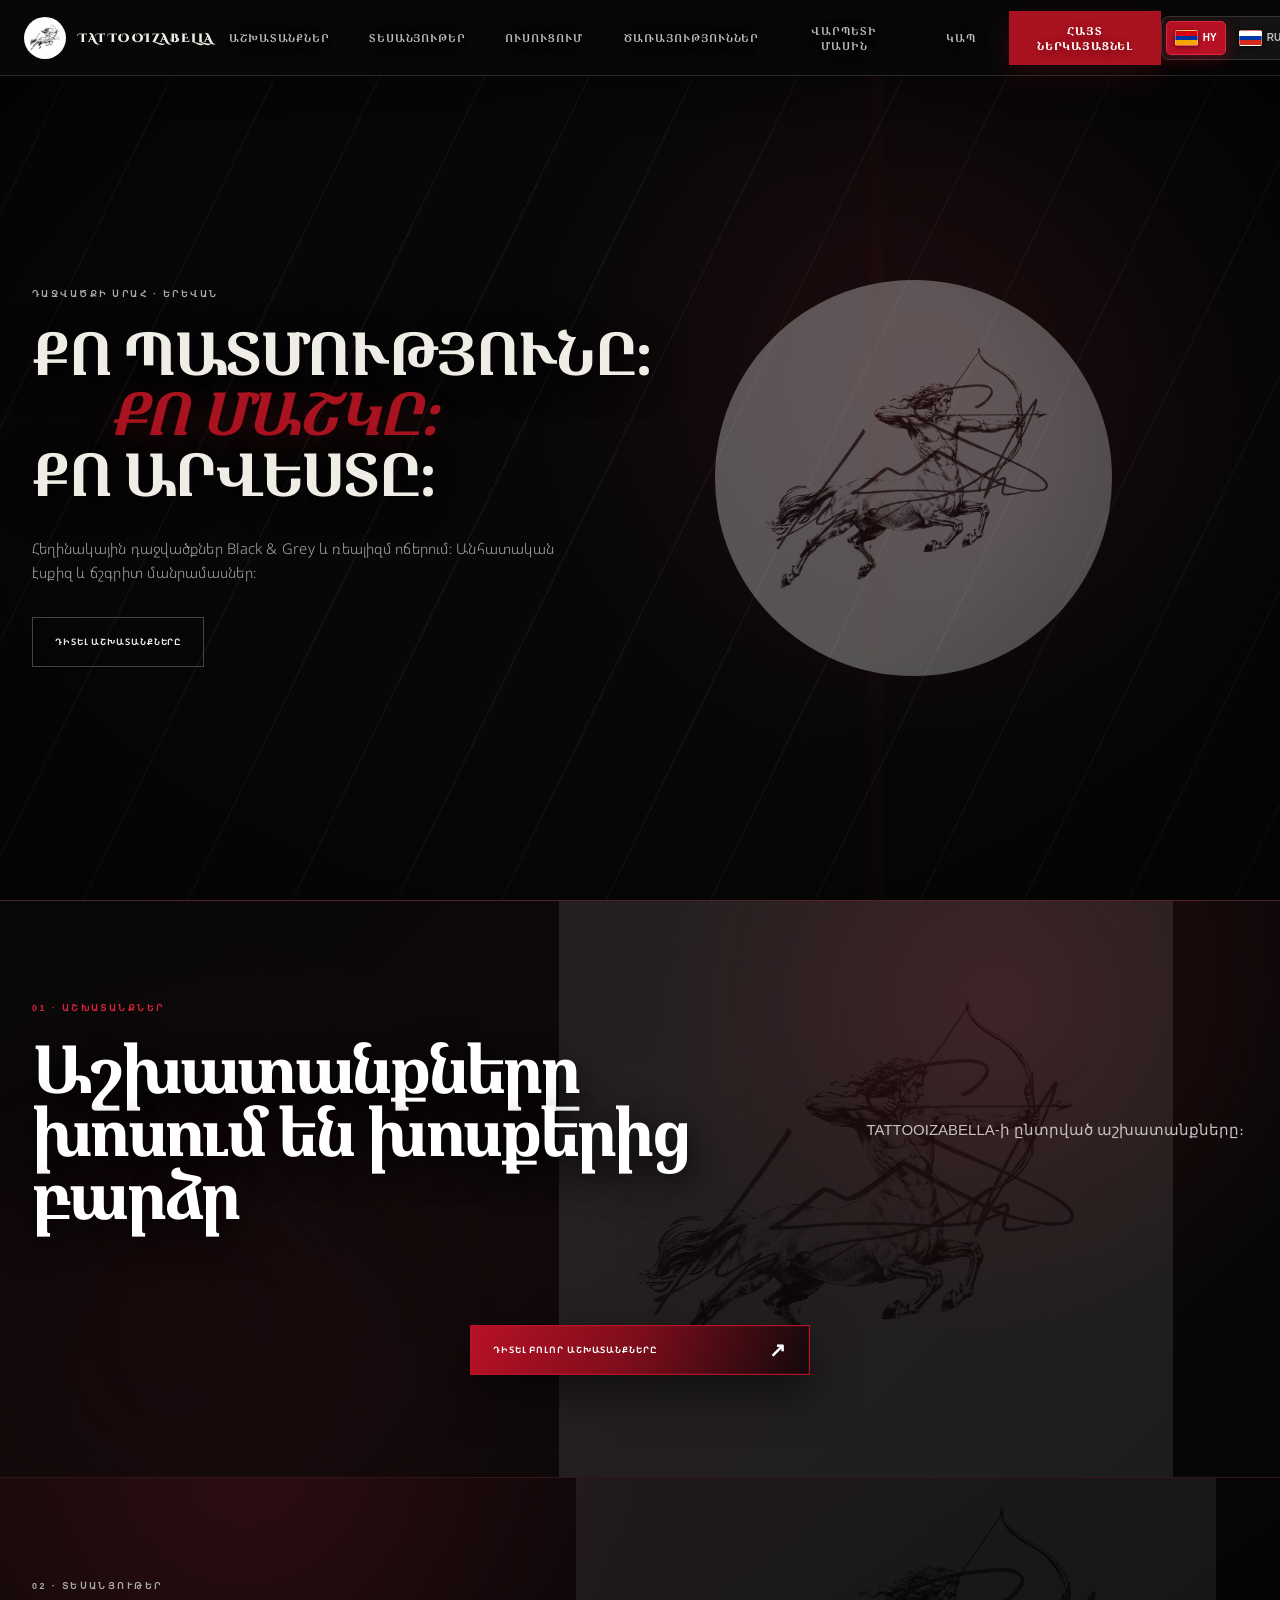
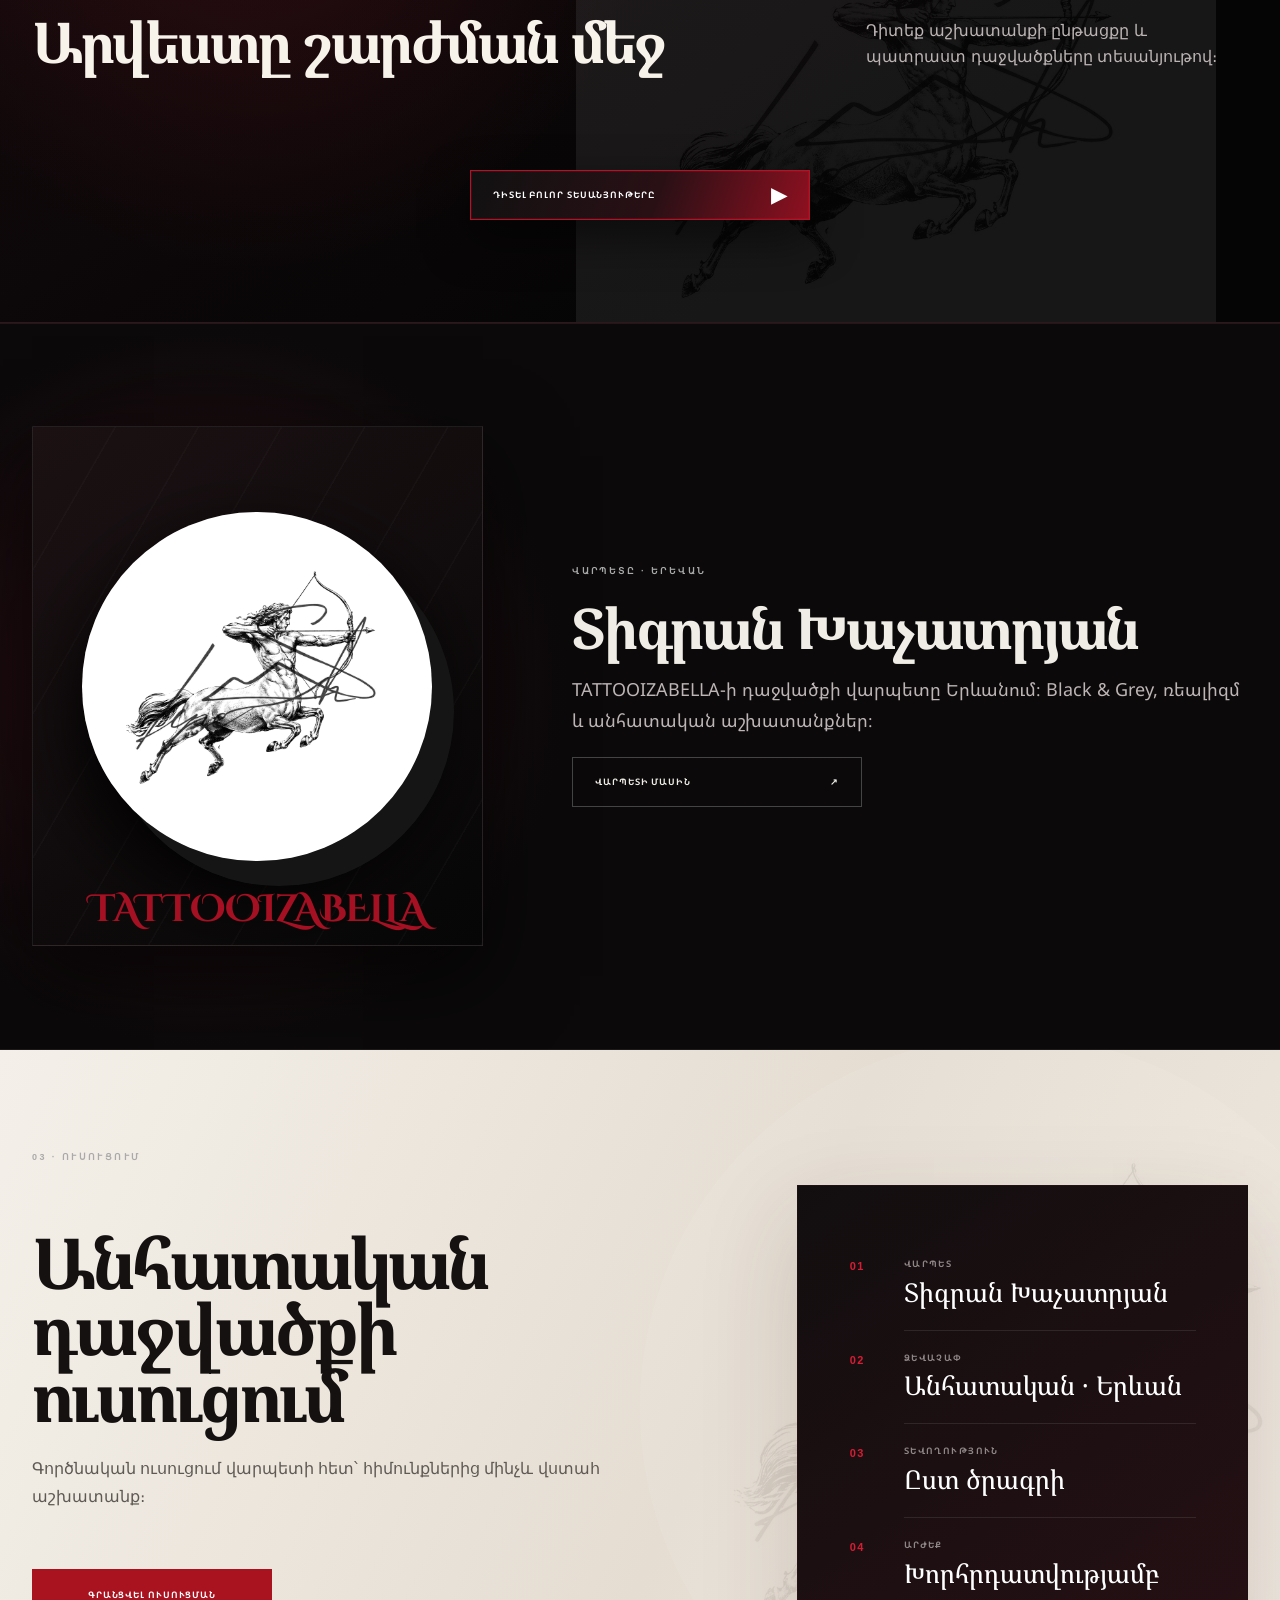
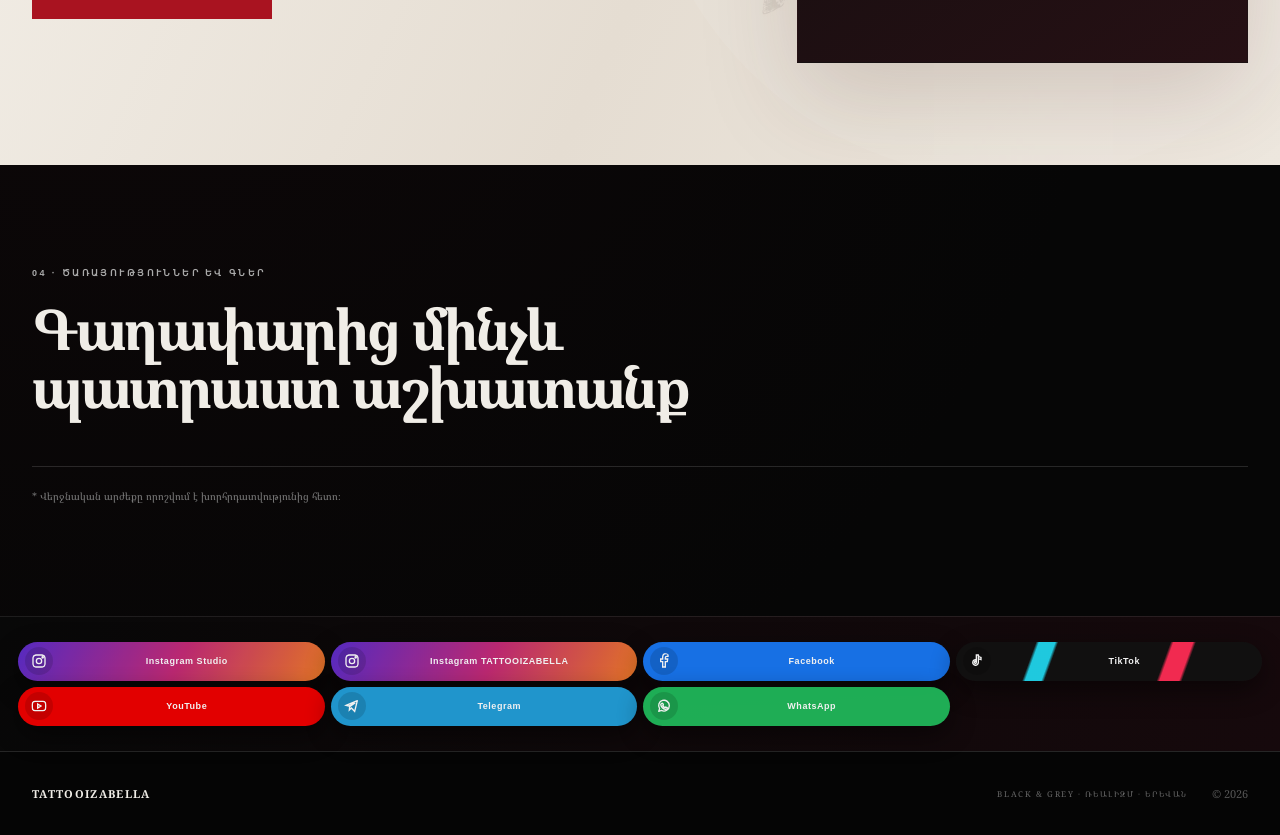
==== commit 1360e6a4: "Refine mobile video gallery controls" ====
--- a/index.html
+++ b/index.html
@@ -1,5 +1,5 @@
 <!doctype html><html lang="hy"><head><meta charset="UTF-8"><meta name="viewport" content="width=device-width,initial-scale=1"><title>TATTOOIZABELLA — тату-салон и тату-мастер в Ереване</title><meta http-equiv="Cache-Control" content="no-cache, no-store, must-revalidate"><meta http-equiv="Pragma" content="no-cache"><meta http-equiv="Expires" content="0"><meta name="description" content="TATTOOIZABELLA — тату-студия в Ереване. Авторские татуировки Black & Grey, реализм, индивидуальные эскизы, портфолио, цены и онлайн-запись."><meta name="keywords" content="Тату Изабелла, Tattoo Izabella, TATTOOIZABELLA, тату Ереван, тату-салон Ереван, tattoo Yerevan, դաջվածք Երևան"><meta name="robots" content="index,follow,max-image-preview:large"><link rel="canonical" href="https://tattooizabella.github.io/"><meta property="og:type" content="website"><meta property="og:site_name" content="TATTOOIZABELLA"><meta property="og:title" content="TATTOOIZABELLA — Tattoo Studio Yerevan"><meta property="og:description" content="Авторские татуировки Black & Grey и реализм в Ереване. Портфолио и запись к мастеру."><meta property="og:url" content="https://tattooizabella.github.io/"><meta property="og:image" content="https://tattooizabella.github.io/logo.jpg"><meta name="twitter:card" content="summary_large_image"><script type="application/ld+json">{"@context":"https://schema.org","@type":"LocalBusiness","name":"TATTOOIZABELLA","alternateName":["Tattoo Izabella","Тату Изабелла"],"url":"https://tattooizabella.github.io/","logo":"https://tattooizabella.github.io/logo.jpg","image":"https://tattooizabella.github.io/logo.jpg","description":"Tattoo studio in Yerevan specializing in Black & Grey and realism tattoos.","telephone":"+37499611966","email":"tattooizabella@bk.ru","address":{"@type":"PostalAddress","addressLocality":"Yerevan","addressCountry":"AM"},"sameAs":["https://www.instagram.com/tattooizabellastudio","https://www.instagram.com/tattooizabella","https://www.facebook.com/tattooizabella/","https://www.youtube.com/@tattooizabella","https://www.tiktok.com/@tattooizabella","https://t.me/tattooizabella"]}</script><script>if(location.search||location.hash)history.replaceState(null,"",location.pathname)</script><link rel="preconnect" href="https://fonts.googleapis.com"><link rel="preconnect" href="https://fonts.gstatic.com" crossorigin><link href="https://fonts.googleapis.com/css2?family=Cinzel+Decorative:wght@700;900&amp;family=Noto+Sans+Armenian:wght@400;500;600;700&amp;family=Noto+Serif+Armenian:wght@400;600;700;800&amp;display=swap" rel="stylesheet"><link rel="stylesheet" href="style-v26.css"></head><body class="is-loading">
-<link rel="stylesheet" href="style-extra-v28.css?v=44"><link rel="stylesheet" href="site-ai-team-v38.css?v=42">
+<link rel="stylesheet" href="style-extra-v28.css?v=45"><link rel="stylesheet" href="site-ai-team-v38.css?v=42">
 <div class="intro-loader" id="introLoader" aria-label="TATTOOIZABELLA loading"><div class="intro-grain"></div><div class="intro-mark"><img src="logo.jpg?v=3" alt=""><div class="tattoo-line"></div><div class="tattoo-machine"><span class="machine-frame"></span><span class="coil coil-a"></span><span class="coil coil-b"></span><span class="machine-grip"></span><span class="machine-needle"></span></div><strong>TATTOOIZABELLA</strong><small data-k="loaderTagline">ԱՐՎԵՍՏԸ ՍԿՍՎՈՒՄ Է</small></div></div><script>window.setTimeout(function(){var loader=document.getElementById("introLoader");if(loader)loader.classList.add("done");document.body.classList.remove("is-loading")},4200)</script>
 <svg class="icon-sprite" aria-hidden="true"><symbol id="i-instagram" viewBox="0 0 24 24"><rect x="3" y="3" width="18" height="18" rx="5"/><circle cx="12" cy="12" r="4"/><circle cx="17.5" cy="6.5" r="1" class="fill-icon"/></symbol><symbol id="i-facebook" viewBox="0 0 24 24"><path d="M14 21v-8h3l.5-4H14V7c0-1.2.4-2 2.1-2H18V1.3c-.7-.1-1.8-.3-3.2-.3C11.6 1 10 3 10 6.5V9H7v4h3v8z" class="fill-icon"/></symbol><symbol id="i-tiktok" viewBox="0 0 24 24"><path d="M14 3v11.2a4.2 4.2 0 1 1-3.2-4.1v3a1.5 1.5 0 1 0 .2 1V3h3c.4 2.1 1.6 3.5 4 3.8V10c-1.6-.1-3-.7-4-1.6" class="fill-icon"/></symbol><symbol id="i-youtube" viewBox="0 0 24 24"><rect x="2" y="5" width="20" height="14" rx="4"/><path d="m10 9 5 3-5 3z" class="fill-icon"/></symbol><symbol id="i-telegram" viewBox="0 0 24 24"><path d="m3 11 17-7-4 16-5-5-3 3 .5-5L17 7 7 12z" class="fill-icon"/></symbol><symbol id="i-whatsapp" viewBox="0 0 24 24"><path d="M20 11.6a8 8 0 0 1-11.8 7L4 20l1.4-4.1A8 8 0 1 1 20 11.6z"/><path d="M9 8.2c.3-.5.7-.4 1-.1l1 1.7c.2.4.1.7-.2 1l-.6.6c.7 1.5 1.7 2.4 3.2 3.1l.6-.7c.3-.3.7-.4 1-.2l1.7.9c.4.2.5.6.3 1-.5 1.1-1.5 1.7-2.7 1.5-3.8-.8-6.4-3.4-7.2-7.2-.2-.6.8-1.1 1.9-1.6z" class="fill-icon"/></symbol><symbol id="i-phone" viewBox="0 0 24 24"><path d="M6 3h4l1 5-2.3 1.5a15 15 0 0 0 5.8 5.8L16 13l5 1v4c0 1.7-1.4 3-3 3A15 15 0 0 1 3 6c0-1.7 1.3-3 3-3z"/></symbol></svg>
 <header><button class="brand" type="button" data-scroll="top"><img src="logo.jpg" alt="TATTOOIZABELLA"><span>TATTOOIZABELLA</span></button><nav id="mainNav"><button type="button" data-scroll="works" data-k="work">Աշխատանքներ</button><button type="button" data-scroll="videos" data-k="videoNav">Տեսանյութեր</button><button type="button" data-scroll="training" data-k="trainingNav">Ուսուցում</button><button type="button" data-scroll="services" data-k="servicesNav">Ծառայություններ</button><button type="button" data-modal-open="artistModal" data-k="artistNav">Վարպետի մասին</button><button type="button" data-modal-open="contactModal" data-k="contactNav">Կապ</button><button class="nav-book" type="button" data-modal-open="bookingModal" data-k="submitNav">Հայտ ներկայացնել</button></nav><div class="langs"><button class="on" data-lang="hy">HY</button><button data-lang="ru">RU</button><button data-lang="en">EN</button></div><button class="menu" id="menuButton" aria-label="Բացել ընտրացանկը" aria-expanded="false"><span class="menu-word" data-k="menuLabel">ՄԵՆՅՈՒ</span><span class="menu-lines" aria-hidden="true"><i></i><i></i><i></i></span><small class="menu-tip" id="menuTip" data-k="menuTip">Սեղմեք՝ կապը և գրանցումը բացելու համար</small></button></header>
@@ -18,4 +18,4 @@
 <div class="modal" id="artistModal" aria-hidden="true"><div class="modal-backdrop" data-modal-close></div><div class="modal-panel artist-modal-panel" role="dialog" aria-modal="true" aria-labelledby="artistModalTitle"><button class="modal-close" type="button" data-modal-close aria-label="Փակել">×</button><div class="artist-modal-image"><img src="logo.jpg" alt="TATTOOIZABELLA"><span>TATTOOIZABELLA</span></div><div class="artist-modal-copy"><p class="kicker accent" data-k="artistKicker">ՎԱՐՊԵՏԸ · ԵՐԵՎԱՆ</p><h2 id="artistModalTitle" data-k="artist">Տիգրան Խաչատրյան</h2><p data-k="about">TATTOOIZABELLA-ի դաջվածքի վարպետը Երևանում։ Black & Grey, ռեալիզմ և անհատական աշխատանքներ։</p><div class="artist-modal-stats"><b><span id="artistWorksValue">1450+</span><small data-k="worksStat">աշխատանք պրոֆիլում</small></b><b><span id="artistFollowersValue">64.9K</span><small data-k="followers">հետևորդ</small></b><b><span id="artistApproachValue">100%</span><small data-k="personal">անհատական մոտեցում</small></b></div><section class="artist-certificates" id="artistCertificates" hidden><h3 data-k="certificatesTitle">ՎԿԱՅԱԿԱՆՆԵՐ ԵՎ ՁԵՌՔԲԵՐՈՒՄՆԵՐ</h3><div id="artistCertificatesList"></div></section></div></div></div>
 <div class="modal gallery-modal" id="galleryModal" aria-hidden="true"><div class="modal-backdrop" data-modal-close></div><div class="modal-panel gallery-modal-panel" role="dialog" aria-modal="true" aria-labelledby="galleryModalTitle"><header class="gallery-modal-head"><div><p class="kicker accent" data-k="galleryKicker">TATTOOIZABELLA · PORTFOLIO</p><h2 id="galleryModalTitle" data-k="galleryTitle">Բոլոր աշխատանքները</h2></div><button class="modal-close gallery-modal-close" type="button" data-modal-close aria-label="Փակել">×</button></header><div class="gallery-filter" role="tablist" aria-label="Gallery filters"><button class="active" type="button" data-gallery-filter="all" data-k="galleryAll">Բոլորը</button><button type="button" data-gallery-filter="photo" data-k="galleryPhotos">Լուսանկարներ</button><button type="button" data-gallery-filter="video" data-k="galleryVideos">Տեսանյութեր</button></div><div class="gallery gallery-modal-grid" id="fullGalleryGrid"></div><button class="btn gallery-more" id="galleryLoadMore" type="button"><span data-k="galleryMore">Ցույց տալ ավելին</span><b>＋</b></button></div></div>
 <div class="lightbox" id="lightbox" aria-hidden="true"><div class="lightbox-shade" data-lightbox-close></div><button class="lightbox-close" type="button" data-lightbox-close aria-label="Закрыть">×</button><button class="lightbox-arrow prev" type="button" aria-label="Предыдущая работа">‹</button><figure><img src="" alt=""><video controls playsinline preload="metadata" hidden></video><div class="instagram-player-mask" hidden><iframe title="Video" loading="lazy" allow="autoplay; encrypted-media; picture-in-picture" sandbox="allow-scripts allow-same-origin allow-presentation"></iframe><button class="instagram-replay" id="instagramReplay" type="button" data-k="videoReplay">Կրկնել տեսանյութը</button></div><figcaption></figcaption></figure><button class="lightbox-arrow next" type="button" aria-label="Следующая работа">›</button><span class="lightbox-count"></span></div>
-<iframe id="bookingMailFrame" name="bookingMailFrame" title="" hidden></iframe><iframe id="trainingMailFrame" name="trainingMailFrame" title="" hidden></iframe><script src="https://cdn.jsdelivr.net/npm/@supabase/supabase-js@2"></script><script src="app-v25.js?v=50"></script><script src="site-ai-team-v38.js?v=44"></script></body></html>
+<iframe id="bookingMailFrame" name="bookingMailFrame" title="" hidden></iframe><iframe id="trainingMailFrame" name="trainingMailFrame" title="" hidden></iframe><script src="https://cdn.jsdelivr.net/npm/@supabase/supabase-js@2"></script><script src="app-v25.js?v=51"></script><script src="site-ai-team-v38.js?v=44"></script></body></html>
--- a/style-extra-v28.css
+++ b/style-extra-v28.css
@@ -1,7 +1,8 @@
 .artist-modal-copy { overflow-y: auto; }
 .work video { width: 100%; height: 100%; object-fit: cover; transition: transform .5s ease, filter .5s ease; }
 .work:hover video { transform: scale(1.035); filter: brightness(.72); }
-.work-play { position: absolute; z-index: 2; left: 50%; top: 50%; display: grid; place-items: center; width: 58px; height: 58px; border: 1px solid #ffffff88; border-radius: 50%; background: #a91320dd; color: #fff; font: 18px/1 Arial, sans-serif; transform: translate(-50%,-50%); box-shadow: 0 12px 35px #0008; }
+.work-play { position: absolute; z-index: 2; left: 50%; top: 50%; display: grid; place-items: center; width: 54px; height: 54px; padding: 0; border: 1px solid #ffffffb8; border-radius: 50%; background: #080808a8; color: #fff; font-size: 0; transform: translate(-50%,-50%); box-shadow: 0 12px 34px #000b,0 0 0 5px #0003; backdrop-filter: blur(10px); }
+.work-play:before { content: ""; width: 0; height: 0; margin-left: 4px; border-top: 9px solid transparent; border-bottom: 9px solid transparent; border-left: 14px solid #fff; filter: drop-shadow(0 2px 4px #0008); }
 .lightbox figure video { max-width: 100%; max-height: 84svh; background: #000; box-shadow: 0 25px 100px #000; }
 .lightbox figure video[hidden], .lightbox figure img[hidden] { display: none; }
 .video-section { position: relative; overflow: hidden; color: #f7f2ea; background: radial-gradient(circle at 20% 0,#65162055,transparent 35%),linear-gradient(145deg,#12090b,#050505 70%); border-bottom: 1px solid #35151a; }
@@ -250,8 +251,8 @@
 .instagram-card-mask iframe{position:absolute;left:-2%;top:-62px;width:104%;height:calc(100% + 178px);border:0;background:#050505;pointer-events:none}
 .instagram-card-mask:after{content:"";position:absolute;z-index:2;left:0;right:0;bottom:0;height:58px;background:linear-gradient(180deg,transparent,#050505 38%,#050505);pointer-events:none}
 .work.is-video:before{content:"";position:absolute;inset:0;z-index:1;background:linear-gradient(180deg,transparent 48%,#000b);pointer-events:none}
-.work-play{position:absolute;z-index:3;left:50%;top:50%;width:58px;height:58px;display:grid;place-items:center;border-radius:50%;transform:translate(-50%,-50%);background:#b71126e8;color:#fff;box-shadow:0 12px 34px #000c,0 0 0 8px #ffffff13;font-size:18px;padding-left:3px;transition:.3s}
-.work:hover .work-play{transform:translate(-50%,-50%) scale(1.1);background:#df1831}
+.work-play{position:absolute;z-index:3;left:50%;top:50%;width:54px;height:54px;display:grid;place-items:center;padding:0;border:1px solid #ffffffb8;border-radius:50%;transform:translate(-50%,-50%);background:#080808a8;color:#fff;box-shadow:0 12px 34px #000b,0 0 0 5px #0003;font-size:0;backdrop-filter:blur(10px);transition:transform .3s,background .3s,border-color .3s}
+.work:hover .work-play{transform:translate(-50%,-50%) scale(1.08);background:#050505d8;border-color:#fff}
 
 .gallery-modal{padding:0;background:#050505}.gallery-modal .modal-backdrop{background:#030303f2;backdrop-filter:blur(14px)}
 .gallery-modal-panel{width:100%;height:100svh;max-height:100svh;padding:0 clamp(18px,5vw,80px) 56px;overflow-y:auto;color:#f5f0e9;background:radial-gradient(circle at 88% 5%,#5d111d55,transparent 28%),repeating-linear-gradient(118deg,transparent 0 130px,#ffffff05 131px 132px),#070707;border:0;box-shadow:none;transform:none}
@@ -356,7 +357,8 @@
   .gallery-filter button{padding:0 7px;font-size:11px}
   .gallery-modal-grid{grid-template-columns:repeat(2,minmax(0,1fr));gap:8px}
   .gallery-modal-grid .work{aspect-ratio:3/4}
-  .work-play{width:46px;height:46px;font-size:15px;box-shadow:0 8px 25px #000c,0 0 0 5px #ffffff12}
+  .work-play{width:44px;height:44px;box-shadow:0 8px 25px #000c,0 0 0 4px #0003}
+  .work-play:before{border-top-width:7px;border-bottom-width:7px;border-left-width:11px;margin-left:3px}
   .instagram-card-mask iframe{top:-52px;height:calc(100% + 150px)}.instagram-player-mask{width:min(94vw,calc(82svh * 9 / 16),460px);height:auto;max-height:82svh;aspect-ratio:9/16}.instagram-player-mask iframe{top:-48px;height:calc(100% + 128px)}
   .master-preview{grid-template-columns:1fr;gap:30px;padding-top:56px!important;padding-bottom:64px!important}.master-preview figure{min-height:360px}.master-preview figure img{width:min(75%,300px)}.master-preview figure span{font-size:clamp(20px,6.5vw,34px)}.master-preview>div>p:not(.kicker){font-size:16px;line-height:1.65}
 }
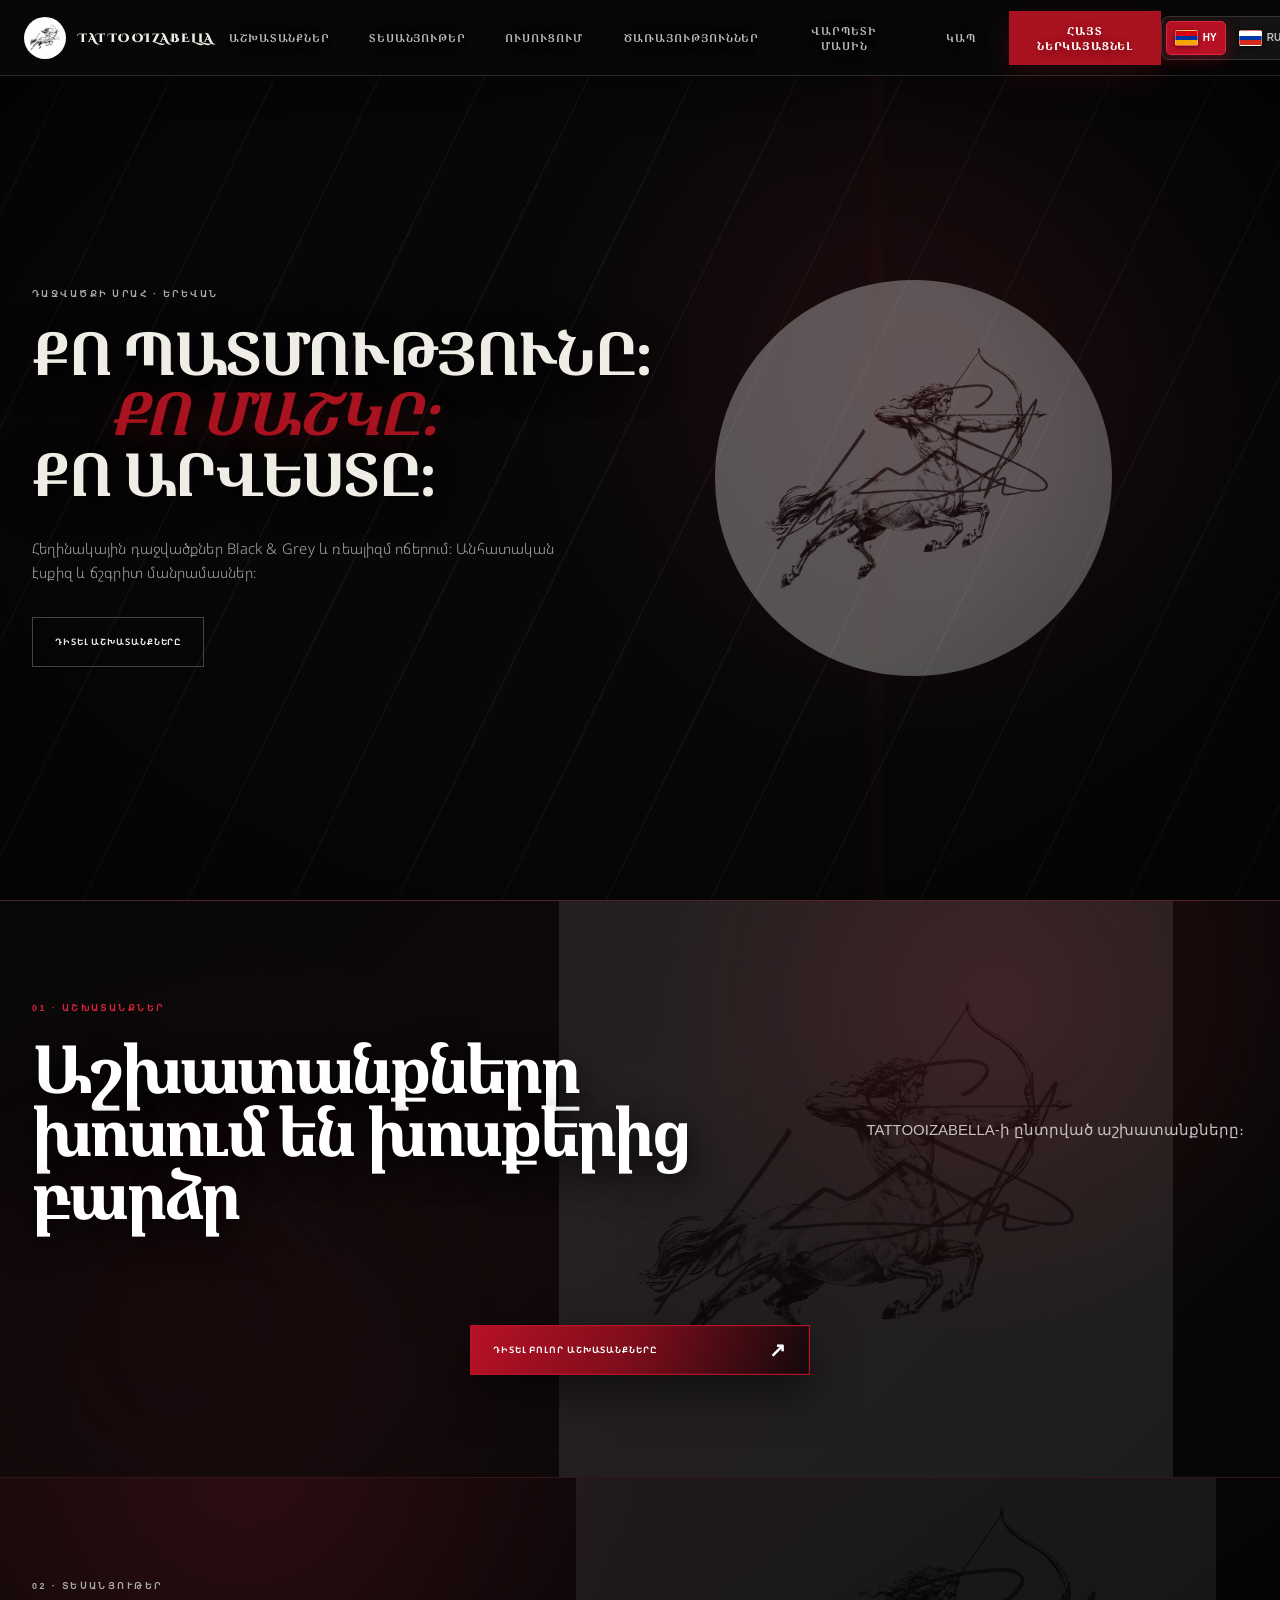
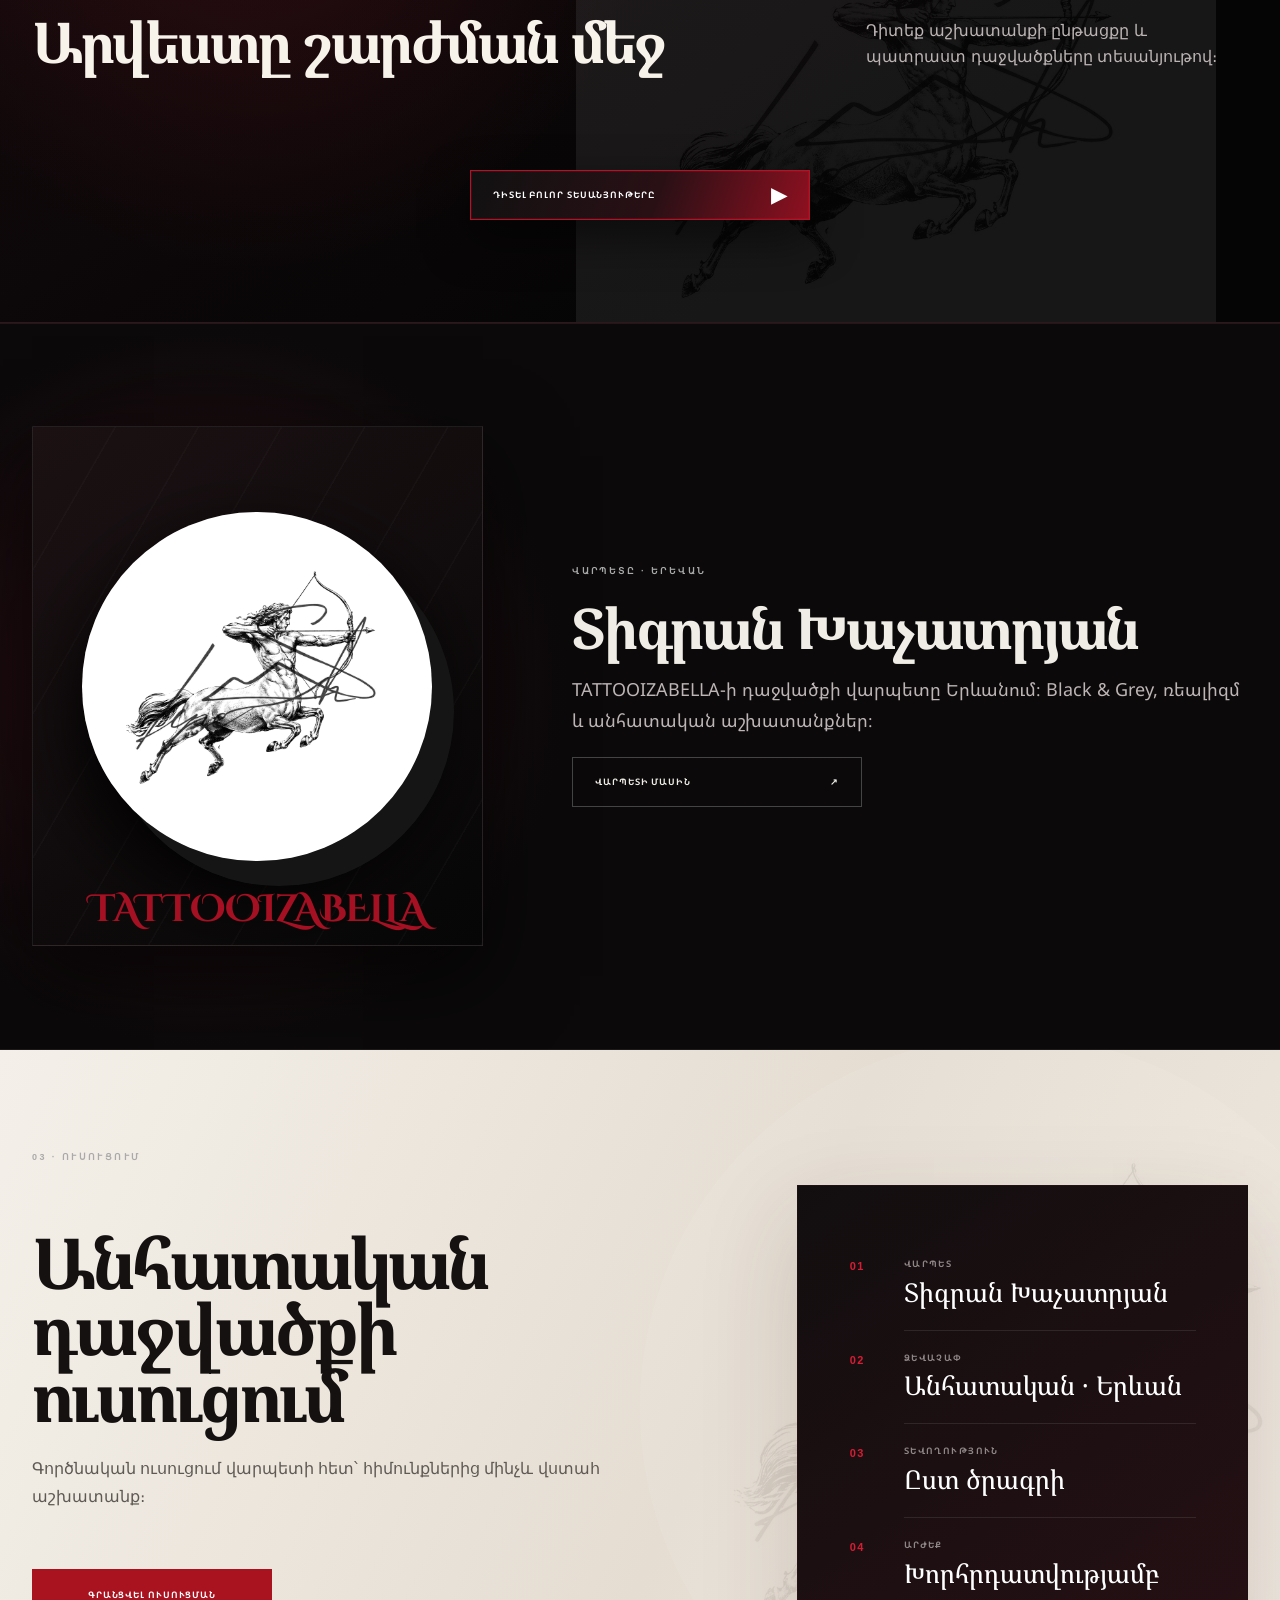
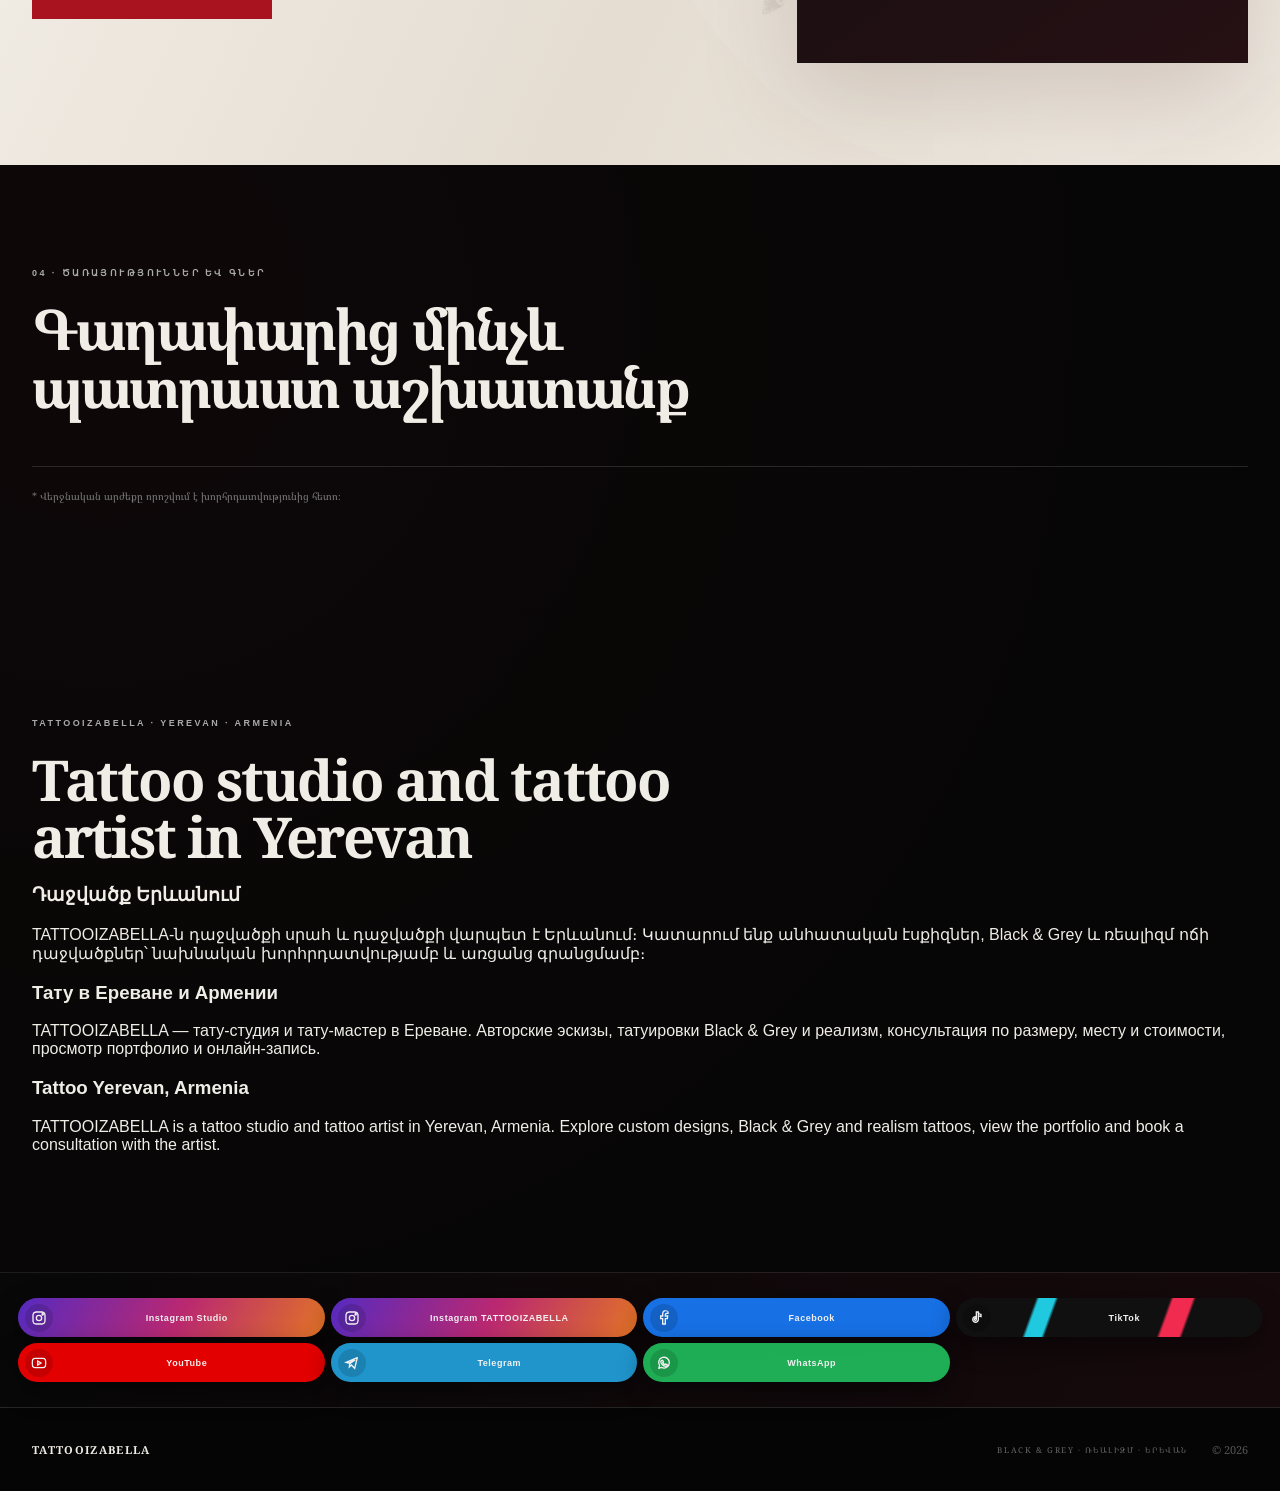
==== commit 7950a369: "Implement local SEO section in index.html Added local SEO section with multilingual content for the " ====
--- a/index.html
+++ b/index.html
@@ -1,4 +1,4 @@
-<!doctype html><html lang="hy"><head><meta charset="UTF-8"><meta name="viewport" content="width=device-width,initial-scale=1"><title>TATTOOIZABELLA — тату-салон и тату-мастер в Ереване</title><meta http-equiv="Cache-Control" content="no-cache, no-store, must-revalidate"><meta http-equiv="Pragma" content="no-cache"><meta http-equiv="Expires" content="0"><meta name="description" content="TATTOOIZABELLA — тату-студия в Ереване. Авторские татуировки Black & Grey, реализм, индивидуальные эскизы, портфолио, цены и онлайн-запись."><meta name="keywords" content="Тату Изабелла, Tattoo Izabella, TATTOOIZABELLA, тату Ереван, тату-салон Ереван, tattoo Yerevan, դաջվածք Երևան"><meta name="robots" content="index,follow,max-image-preview:large"><link rel="canonical" href="https://tattooizabella.github.io/"><meta property="og:type" content="website"><meta property="og:site_name" content="TATTOOIZABELLA"><meta property="og:title" content="TATTOOIZABELLA — Tattoo Studio Yerevan"><meta property="og:description" content="Авторские татуировки Black & Grey и реализм в Ереване. Портфолио и запись к мастеру."><meta property="og:url" content="https://tattooizabella.github.io/"><meta property="og:image" content="https://tattooizabella.github.io/logo.jpg"><meta name="twitter:card" content="summary_large_image"><script type="application/ld+json">{"@context":"https://schema.org","@type":"LocalBusiness","name":"TATTOOIZABELLA","alternateName":["Tattoo Izabella","Тату Изабелла"],"url":"https://tattooizabella.github.io/","logo":"https://tattooizabella.github.io/logo.jpg","image":"https://tattooizabella.github.io/logo.jpg","description":"Tattoo studio in Yerevan specializing in Black & Grey and realism tattoos.","telephone":"+37499611966","email":"tattooizabella@bk.ru","address":{"@type":"PostalAddress","addressLocality":"Yerevan","addressCountry":"AM"},"sameAs":["https://www.instagram.com/tattooizabellastudio","https://www.instagram.com/tattooizabella","https://www.facebook.com/tattooizabella/","https://www.youtube.com/@tattooizabella","https://www.tiktok.com/@tattooizabella","https://t.me/tattooizabella"]}</script><script>if(location.search||location.hash)history.replaceState(null,"",location.pathname)</script><link rel="preconnect" href="https://fonts.googleapis.com"><link rel="preconnect" href="https://fonts.gstatic.com" crossorigin><link href="https://fonts.googleapis.com/css2?family=Cinzel+Decorative:wght@700;900&amp;family=Noto+Sans+Armenian:wght@400;500;600;700&amp;family=Noto+Serif+Armenian:wght@400;600;700;800&amp;display=swap" rel="stylesheet"><link rel="stylesheet" href="style-v26.css"></head><body class="is-loading">
+<!doctype html><html lang="hy"><head><meta charset="UTF-8"><meta name="viewport" content="width=device-width,initial-scale=1"><title>Тату в Ереване | Tattoo Yerevan | Դաջվածք Երևանում — TATTOOIZABELLA</title><meta http-equiv="Cache-Control" content="no-cache, no-store, must-revalidate"><meta http-equiv="Pragma" content="no-cache"><meta http-equiv="Expires" content="0"><meta name="description" content="Тату в Ереване и Армении — TATTOOIZABELLA. Tattoo studio in Yerevan: Black & Grey, реализм, индивидуальные эскизы, портфолио, цены и запись."><meta name="keywords" content="тату в Ереване, тату Ереван, тату в Армении, тату мастер Ереван, тату салон Ереван, tattoo Yerevan, tattoo Armenia, tattoo artist Yerevan, դաջվածք Երևանում, դաջվածքի սրահ Երևան, Тату Изабелла, TATTOOIZABELLA"><meta name="robots" content="index,follow,max-image-preview:large"><link rel="canonical" href="https://tattooizabella.github.io/"><meta property="og:type" content="website"><meta property="og:site_name" content="TATTOOIZABELLA"><meta property="og:title" content="Тату в Ереване — TATTOOIZABELLA | Tattoo Yerevan"><meta property="og:description" content="Тату-студия в Ереване: Black & Grey, реализм, индивидуальные эскизы, портфолио и запись к мастеру."><meta property="og:url" content="https://tattooizabella.github.io/"><meta property="og:image" content="https://tattooizabella.github.io/logo.jpg"><meta name="twitter:card" content="summary_large_image"><script type="application/ld+json">{"@context":"https://schema.org","@type":"TattooParlor","name":"TATTOOIZABELLA","alternateName":["Tattoo Izabella","Тату Изабелла","Տատու Իզաբելլա"],"url":"https://tattooizabella.github.io/","logo":"https://tattooizabella.github.io/logo.jpg","image":"https://tattooizabella.github.io/logo.jpg","description":"Tattoo studio and tattoo artist in Yerevan, Armenia, specializing in Black & Grey, realism and custom tattoo designs.","telephone":"+37499611966","email":"tattooizabella@bk.ru","address":{"@type":"PostalAddress","addressLocality":"Yerevan","addressRegion":"Yerevan","addressCountry":"AM"},"areaServed":[{"@type":"City","name":"Yerevan"},{"@type":"Country","name":"Armenia"}],"knowsAbout":["Tattoo Yerevan","Tattoo Armenia","Black and Grey tattoo","Realism tattoo","Custom tattoo design"],"hasOfferCatalog":{"@type":"OfferCatalog","name":"Tattoo services in Yerevan","itemListElement":[{"@type":"Offer","itemOffered":{"@type":"Service","name":"Custom tattoo in Yerevan"}},{"@type":"Offer","itemOffered":{"@type":"Service","name":"Black and Grey tattoo"}},{"@type":"Offer","itemOffered":{"@type":"Service","name":"Realism tattoo"}}]},"sameAs":["https://www.instagram.com/tattooizabellastudio","https://www.instagram.com/tattooizabella","https://www.facebook.com/tattooizabella/","https://www.youtube.com/@tattooizabella","https://www.tiktok.com/@tattooizabella","https://t.me/tattooizabella"]}</script><script>if(location.search||location.hash)history.replaceState(null,"",location.pathname)</script><link rel="preconnect" href="https://fonts.googleapis.com"><link rel="preconnect" href="https://fonts.gstatic.com" crossorigin><link href="https://fonts.googleapis.com/css2?family=Cinzel+Decorative:wght@700;900&amp;family=Noto+Sans+Armenian:wght@400;500;600;700&amp;family=Noto+Serif+Armenian:wght@400;600;700;800&amp;display=swap" rel="stylesheet"><link rel="stylesheet" href="style-v26.css"></head><body class="is-loading">
 <link rel="stylesheet" href="style-extra-v28.css?v=45"><link rel="stylesheet" href="site-ai-team-v38.css?v=42">
 <div class="intro-loader" id="introLoader" aria-label="TATTOOIZABELLA loading"><div class="intro-grain"></div><div class="intro-mark"><img src="logo.jpg?v=3" alt=""><div class="tattoo-line"></div><div class="tattoo-machine"><span class="machine-frame"></span><span class="coil coil-a"></span><span class="coil coil-b"></span><span class="machine-grip"></span><span class="machine-needle"></span></div><strong>TATTOOIZABELLA</strong><small data-k="loaderTagline">ԱՐՎԵՍՏԸ ՍԿՍՎՈՒՄ Է</small></div></div><script>window.setTimeout(function(){var loader=document.getElementById("introLoader");if(loader)loader.classList.add("done");document.body.classList.remove("is-loading")},4200)</script>
 <svg class="icon-sprite" aria-hidden="true"><symbol id="i-instagram" viewBox="0 0 24 24"><rect x="3" y="3" width="18" height="18" rx="5"/><circle cx="12" cy="12" r="4"/><circle cx="17.5" cy="6.5" r="1" class="fill-icon"/></symbol><symbol id="i-facebook" viewBox="0 0 24 24"><path d="M14 21v-8h3l.5-4H14V7c0-1.2.4-2 2.1-2H18V1.3c-.7-.1-1.8-.3-3.2-.3C11.6 1 10 3 10 6.5V9H7v4h3v8z" class="fill-icon"/></symbol><symbol id="i-tiktok" viewBox="0 0 24 24"><path d="M14 3v11.2a4.2 4.2 0 1 1-3.2-4.1v3a1.5 1.5 0 1 0 .2 1V3h3c.4 2.1 1.6 3.5 4 3.8V10c-1.6-.1-3-.7-4-1.6" class="fill-icon"/></symbol><symbol id="i-youtube" viewBox="0 0 24 24"><rect x="2" y="5" width="20" height="14" rx="4"/><path d="m10 9 5 3-5 3z" class="fill-icon"/></symbol><symbol id="i-telegram" viewBox="0 0 24 24"><path d="m3 11 17-7-4 16-5-5-3 3 .5-5L17 7 7 12z" class="fill-icon"/></symbol><symbol id="i-whatsapp" viewBox="0 0 24 24"><path d="M20 11.6a8 8 0 0 1-11.8 7L4 20l1.4-4.1A8 8 0 1 1 20 11.6z"/><path d="M9 8.2c.3-.5.7-.4 1-.1l1 1.7c.2.4.1.7-.2 1l-.6.6c.7 1.5 1.7 2.4 3.2 3.1l.6-.7c.3-.3.7-.4 1-.2l1.7.9c.4.2.5.6.3 1-.5 1.1-1.5 1.7-2.7 1.5-3.8-.8-6.4-3.4-7.2-7.2-.2-.6.8-1.1 1.9-1.6z" class="fill-icon"/></symbol><symbol id="i-phone" viewBox="0 0 24 24"><path d="M6 3h4l1 5-2.3 1.5a15 15 0 0 0 5.8 5.8L16 13l5 1v4c0 1.7-1.4 3-3 3A15 15 0 0 1 3 6c0-1.7 1.3-3 3-3z"/></symbol></svg>
@@ -9,6 +9,15 @@
 <section class="section master-preview"><figure><img src="logo.jpg" alt="TATTOOIZABELLA master"><span>TATTOOIZABELLA</span></figure><div><p class="kicker accent" data-k="artistKicker">ՎԱՐՊԵՏԸ · ԵՐԵՎԱՆ</p><h2 data-k="artist">Տիգրան Խաչատրյան</h2><p data-k="about">TATTOOIZABELLA-ի դաջվածքի վարպետը Երևանում։ Black & Grey, ռեալիզմ և անհատական աշխատանքներ։</p><button class="btn" type="button" data-modal-open="artistModal"><span data-k="artistNav">Վարպետի մասին</span><b>↗</b></button></div></section>
 <section class="section training-section" id="training"><p class="kicker accent" data-k="trainingKicker">03 · ՈՒՍՈՒՑՈՒՄ</p><div class="training-layout"><div class="training-copy"><h2 data-k="trainingTitle">Անհատական դաջվածքի ուսուցում</h2><p data-k="trainingText">Գործնական ուսուցում վարպետի հետ՝ հիմունքներից մինչև վստահ աշխատանք։</p><ul id="trainingProgram"></ul><p id="trainingDetails" class="training-details" hidden></p><div class="training-actions"><button class="btn red" id="trainingBookButton" type="button" data-modal-open="trainingModal" data-k="trainingCta">Գրանցվել ուսուցման</button><a class="btn training-file-link" id="trainingPublicFile" href="#" target="_blank" rel="noopener" hidden><span data-k="trainingFileDefault">Ներբեռնել դասընթացի ծրագիրը</span><b>↗</b></a></div></div><aside class="training-card"><span>01</span><div><small data-k="trainingMasterLabel">ՎԱՐՊԵՏ</small><strong id="trainingMaster">Տիգրան Խաչատրյան</strong></div><span>02</span><div><small data-k="trainingFormatLabel">ՁԵՎԱՉԱՓ</small><strong id="trainingFormat">Անհատական · Երևան</strong></div><span>03</span><div><small data-k="trainingDurationLabel">ՏԵՎՈՂՈՒԹՅՈՒՆ</small><strong id="trainingDuration">Ըստ ծրագրի</strong></div><span>04</span><div><small data-k="trainingPriceLabel">ԱՐԺԵՔ</small><strong id="trainingPrice">Խորհրդատվությամբ</strong></div></aside></div></section>
 <section class="section" id="services"><p class="kicker accent" data-k="servicesKicker">04 · ԾԱՌԱՅՈՒԹՅՈՒՆՆԵՐ ԵՎ ԳՆԵՐ</p><h2 data-k="servicesTitle">Գաղափարից մինչև պատրաստ աշխատանք</h2><div class="service-list" id="serviceList"></div><p class="note" data-k="note">* Վերջնական արժեքը որոշվում է խորհրդատվությունից հետո։</p></section>
+<section class="section local-seo" aria-labelledby="localSeoTitle">
+  <p class="kicker accent">TATTOOIZABELLA · YEREVAN · ARMENIA</p>
+  <h2 id="localSeoTitle">Tattoo studio and tattoo artist in Yerevan</h2>
+  <div class="local-seo-grid">
+    <article lang="hy"><h3>Դաջվածք Երևանում</h3><p>TATTOOIZABELLA-ն դաջվածքի սրահ և դաջվածքի վարպետ է Երևանում։ Կատարում ենք անհատական էսքիզներ, Black &amp; Grey և ռեալիզմ ոճի դաջվածքներ՝ նախնական խորհրդատվությամբ և առցանց գրանցմամբ։</p></article>
+    <article lang="ru"><h3>Тату в Ереване и Армении</h3><p>TATTOOIZABELLA — тату-студия и тату-мастер в Ереване. Авторские эскизы, татуировки Black &amp; Grey и реализм, консультация по размеру, месту и стоимости, просмотр портфолио и онлайн-запись.</p></article>
+    <article lang="en"><h3>Tattoo Yerevan, Armenia</h3><p>TATTOOIZABELLA is a tattoo studio and tattoo artist in Yerevan, Armenia. Explore custom designs, Black &amp; Grey and realism tattoos, view the portfolio and book a consultation with the artist.</p></article>
+  </div>
+</section>
 </main>
 <aside class="social-rail" aria-label="Социальные сети"><a href="https://www.instagram.com/tattooizabellastudio?igsh=bXp2eG83OXFpZXk3" target="_blank" rel="noopener"><svg><use href="#i-instagram"/></svg><span>Instagram Studio</span></a><a href="https://www.instagram.com/tattooizabella" target="_blank" rel="noopener"><svg><use href="#i-instagram"/></svg><span>Instagram TATTOOIZABELLA</span></a><a href="https://www.facebook.com/tattooizabella/" target="_blank" rel="noopener"><svg><use href="#i-facebook"/></svg><span>Facebook</span></a><a href="https://www.tiktok.com/@tattooizabella?lang=ru-RU" target="_blank" rel="noopener"><svg><use href="#i-tiktok"/></svg><span>TikTok</span></a><a href="https://www.youtube.com/@tattooizabella" target="_blank" rel="noopener"><svg><use href="#i-youtube"/></svg><span>YouTube</span></a><a href="https://t.me/tattooizabella" target="_blank" rel="noopener"><svg><use href="#i-telegram"/></svg><span>Telegram</span></a><a href="https://wa.me/37499611966" target="_blank" rel="noopener"><svg><use href="#i-whatsapp"/></svg><span>WhatsApp</span></a></aside>
 <footer><b>TATTOOIZABELLA</b><small data-k="footerTagline">BLACK &amp; GREY · ՌԵԱԼԻԶՄ · ԵՐԵՎԱՆ</small><span>© 2026</span></footer>
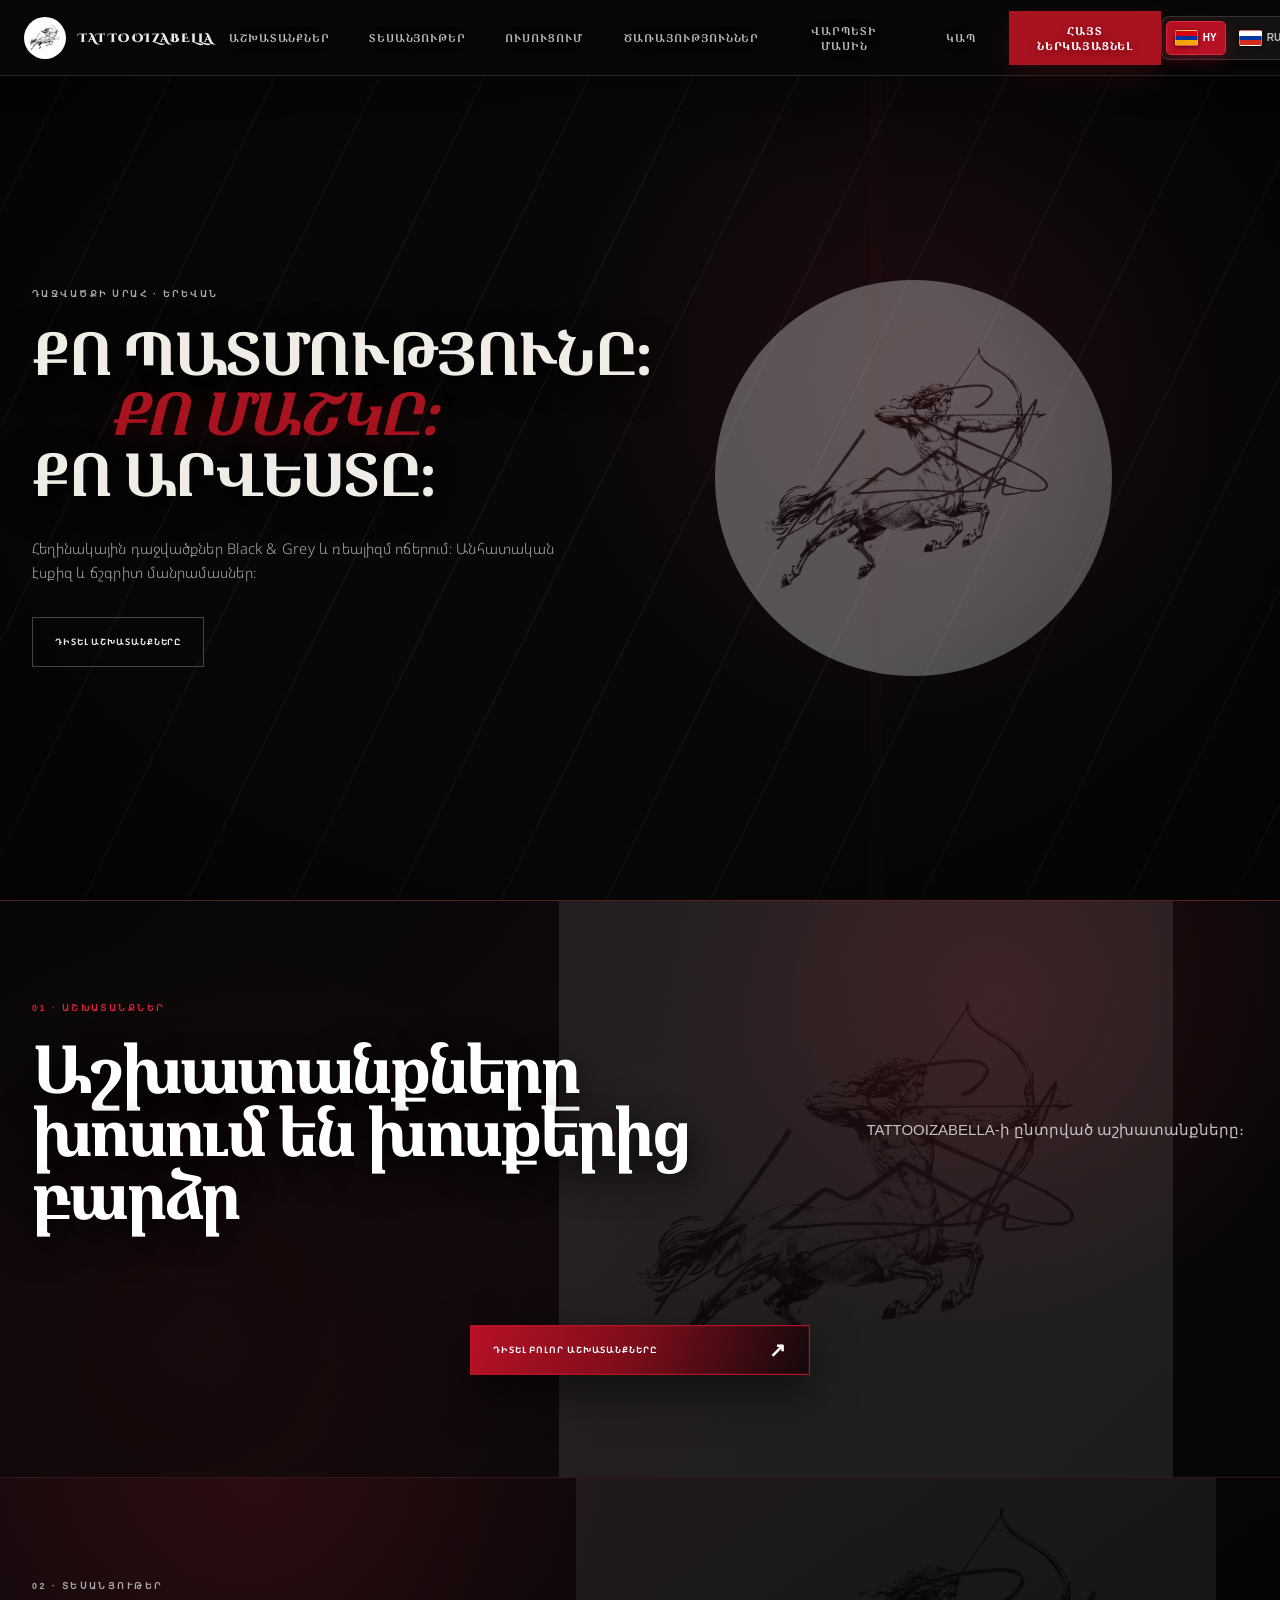
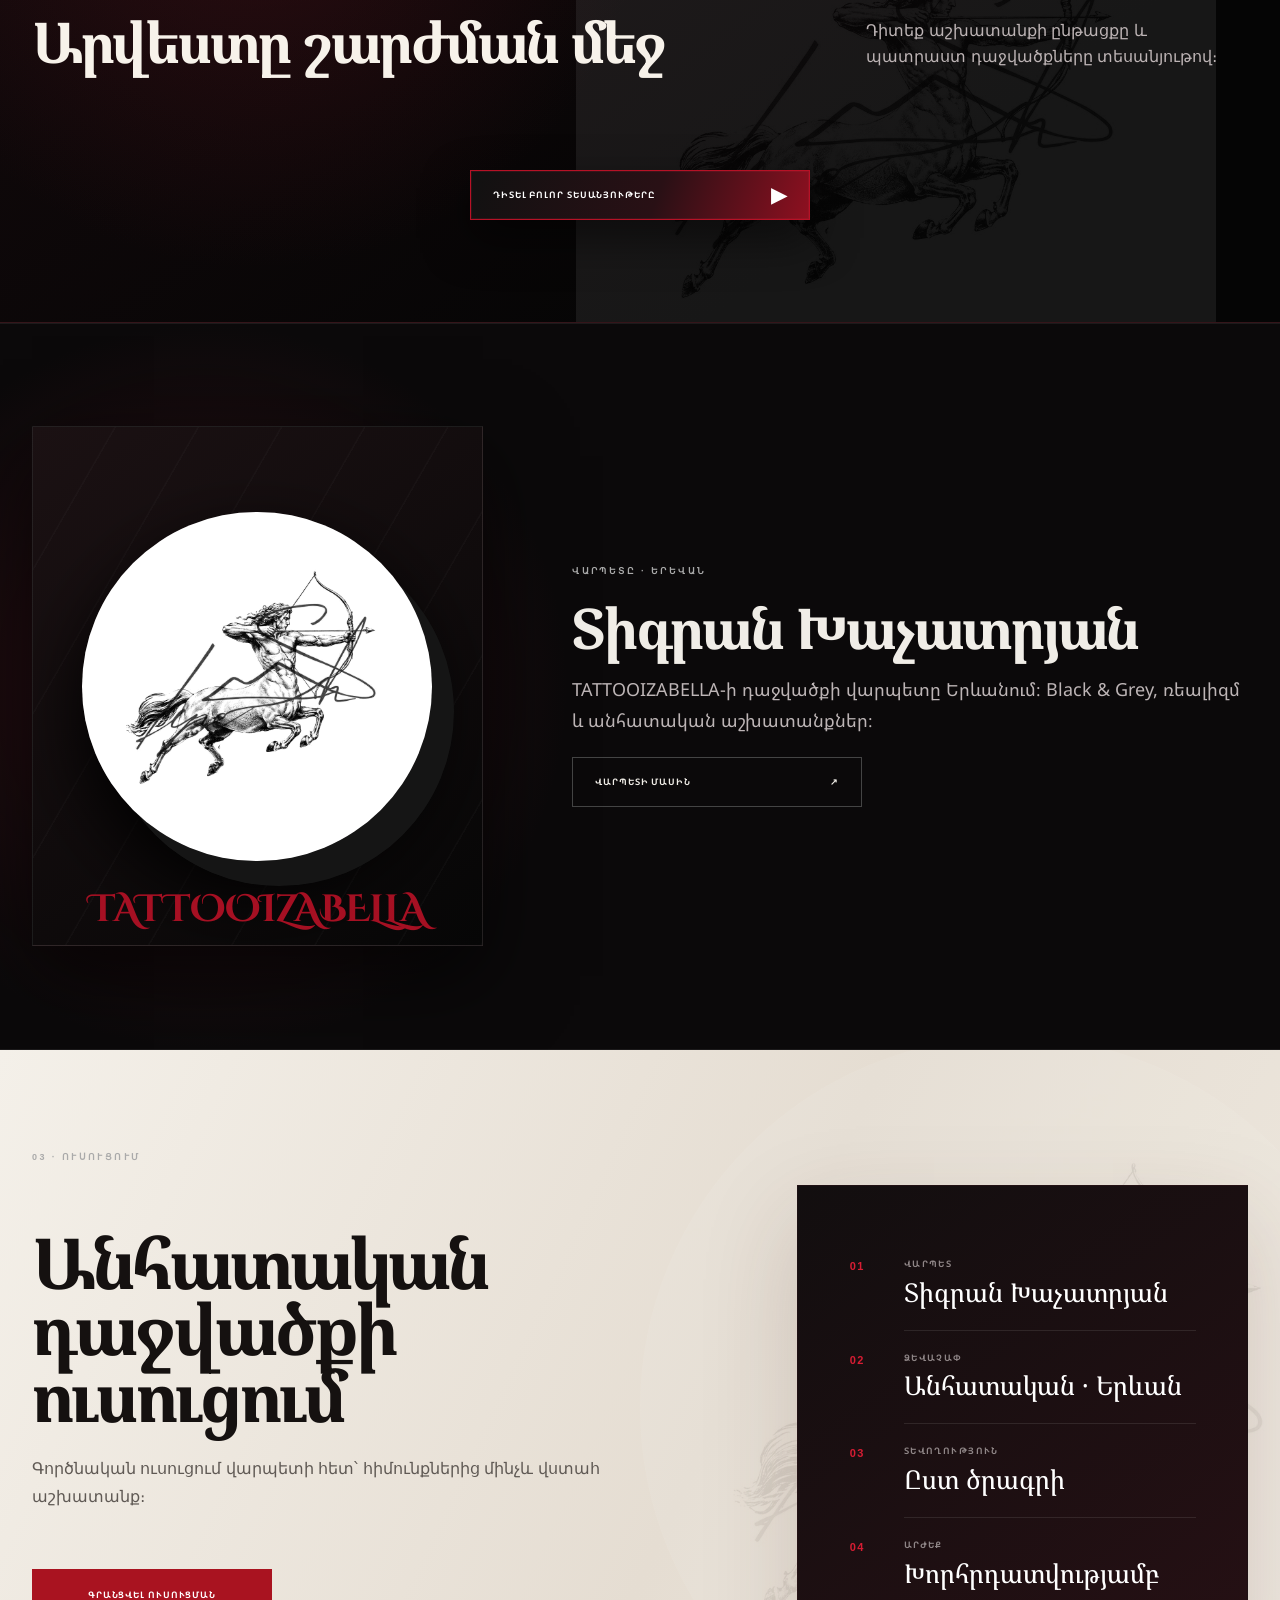
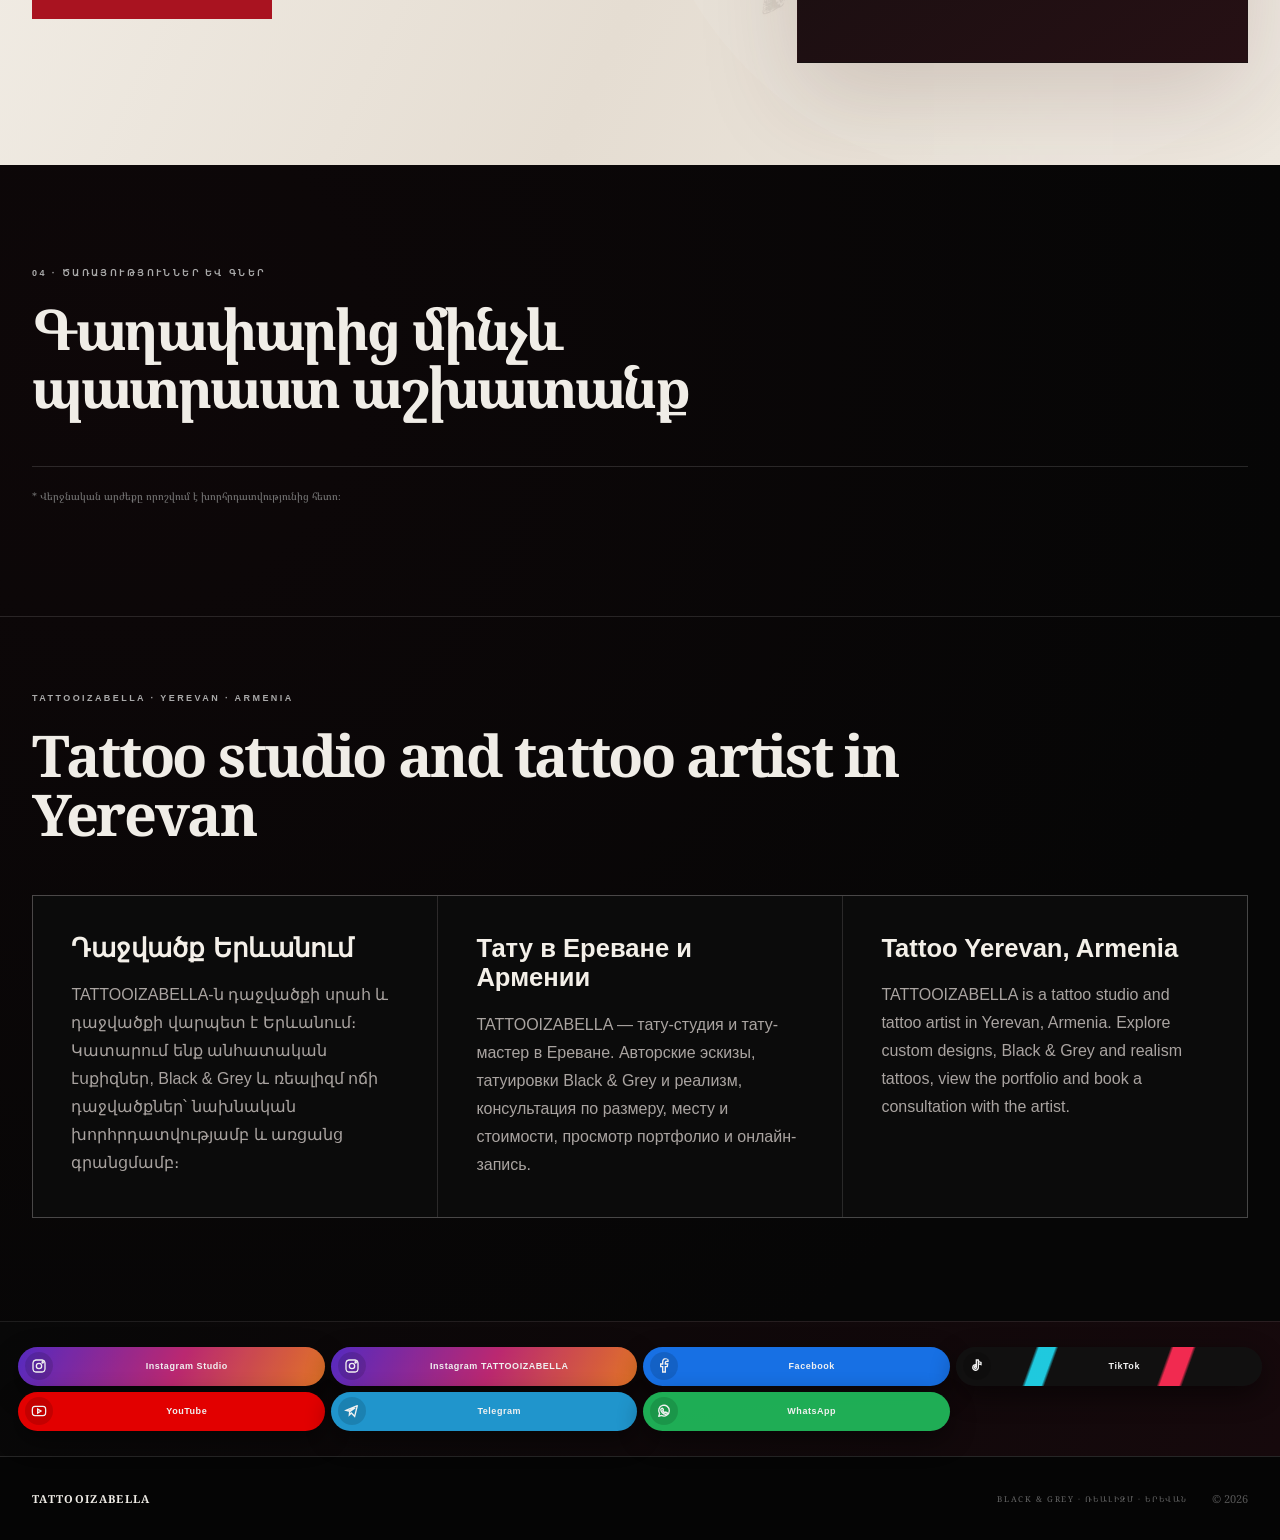
==== commit b00d32bd: "Update script versions and iframe elements Updated script and iframe references in index.html." ====
--- a/index.html
+++ b/index.html
@@ -1,5 +1,5 @@
 <!doctype html><html lang="hy"><head><meta charset="UTF-8"><meta name="viewport" content="width=device-width,initial-scale=1"><title>Тату в Ереване | Tattoo Yerevan | Դաջվածք Երևանում — TATTOOIZABELLA</title><meta http-equiv="Cache-Control" content="no-cache, no-store, must-revalidate"><meta http-equiv="Pragma" content="no-cache"><meta http-equiv="Expires" content="0"><meta name="description" content="Тату в Ереване и Армении — TATTOOIZABELLA. Tattoo studio in Yerevan: Black & Grey, реализм, индивидуальные эскизы, портфолио, цены и запись."><meta name="keywords" content="тату в Ереване, тату Ереван, тату в Армении, тату мастер Ереван, тату салон Ереван, tattoo Yerevan, tattoo Armenia, tattoo artist Yerevan, դաջվածք Երևանում, դաջվածքի սրահ Երևան, Тату Изабелла, TATTOOIZABELLA"><meta name="robots" content="index,follow,max-image-preview:large"><link rel="canonical" href="https://tattooizabella.github.io/"><meta property="og:type" content="website"><meta property="og:site_name" content="TATTOOIZABELLA"><meta property="og:title" content="Тату в Ереване — TATTOOIZABELLA | Tattoo Yerevan"><meta property="og:description" content="Тату-студия в Ереване: Black & Grey, реализм, индивидуальные эскизы, портфолио и запись к мастеру."><meta property="og:url" content="https://tattooizabella.github.io/"><meta property="og:image" content="https://tattooizabella.github.io/logo.jpg"><meta name="twitter:card" content="summary_large_image"><script type="application/ld+json">{"@context":"https://schema.org","@type":"TattooParlor","name":"TATTOOIZABELLA","alternateName":["Tattoo Izabella","Тату Изабелла","Տատու Իզաբելլա"],"url":"https://tattooizabella.github.io/","logo":"https://tattooizabella.github.io/logo.jpg","image":"https://tattooizabella.github.io/logo.jpg","description":"Tattoo studio and tattoo artist in Yerevan, Armenia, specializing in Black & Grey, realism and custom tattoo designs.","telephone":"+37499611966","email":"tattooizabella@bk.ru","address":{"@type":"PostalAddress","addressLocality":"Yerevan","addressRegion":"Yerevan","addressCountry":"AM"},"areaServed":[{"@type":"City","name":"Yerevan"},{"@type":"Country","name":"Armenia"}],"knowsAbout":["Tattoo Yerevan","Tattoo Armenia","Black and Grey tattoo","Realism tattoo","Custom tattoo design"],"hasOfferCatalog":{"@type":"OfferCatalog","name":"Tattoo services in Yerevan","itemListElement":[{"@type":"Offer","itemOffered":{"@type":"Service","name":"Custom tattoo in Yerevan"}},{"@type":"Offer","itemOffered":{"@type":"Service","name":"Black and Grey tattoo"}},{"@type":"Offer","itemOffered":{"@type":"Service","name":"Realism tattoo"}}]},"sameAs":["https://www.instagram.com/tattooizabellastudio","https://www.instagram.com/tattooizabella","https://www.facebook.com/tattooizabella/","https://www.youtube.com/@tattooizabella","https://www.tiktok.com/@tattooizabella","https://t.me/tattooizabella"]}</script><script>if(location.search||location.hash)history.replaceState(null,"",location.pathname)</script><link rel="preconnect" href="https://fonts.googleapis.com"><link rel="preconnect" href="https://fonts.gstatic.com" crossorigin><link href="https://fonts.googleapis.com/css2?family=Cinzel+Decorative:wght@700;900&amp;family=Noto+Sans+Armenian:wght@400;500;600;700&amp;family=Noto+Serif+Armenian:wght@400;600;700;800&amp;display=swap" rel="stylesheet"><link rel="stylesheet" href="style-v26.css"></head><body class="is-loading">
-<link rel="stylesheet" href="style-extra-v28.css?v=45"><link rel="stylesheet" href="site-ai-team-v38.css?v=42">
+<link rel="stylesheet" href="style-extra-v28.css?v=46"><link rel="stylesheet" href="site-ai-team-v38.css?v=42">
 <div class="intro-loader" id="introLoader" aria-label="TATTOOIZABELLA loading"><div class="intro-grain"></div><div class="intro-mark"><img src="logo.jpg?v=3" alt=""><div class="tattoo-line"></div><div class="tattoo-machine"><span class="machine-frame"></span><span class="coil coil-a"></span><span class="coil coil-b"></span><span class="machine-grip"></span><span class="machine-needle"></span></div><strong>TATTOOIZABELLA</strong><small data-k="loaderTagline">ԱՐՎԵՍՏԸ ՍԿՍՎՈՒՄ Է</small></div></div><script>window.setTimeout(function(){var loader=document.getElementById("introLoader");if(loader)loader.classList.add("done");document.body.classList.remove("is-loading")},4200)</script>
 <svg class="icon-sprite" aria-hidden="true"><symbol id="i-instagram" viewBox="0 0 24 24"><rect x="3" y="3" width="18" height="18" rx="5"/><circle cx="12" cy="12" r="4"/><circle cx="17.5" cy="6.5" r="1" class="fill-icon"/></symbol><symbol id="i-facebook" viewBox="0 0 24 24"><path d="M14 21v-8h3l.5-4H14V7c0-1.2.4-2 2.1-2H18V1.3c-.7-.1-1.8-.3-3.2-.3C11.6 1 10 3 10 6.5V9H7v4h3v8z" class="fill-icon"/></symbol><symbol id="i-tiktok" viewBox="0 0 24 24"><path d="M14 3v11.2a4.2 4.2 0 1 1-3.2-4.1v3a1.5 1.5 0 1 0 .2 1V3h3c.4 2.1 1.6 3.5 4 3.8V10c-1.6-.1-3-.7-4-1.6" class="fill-icon"/></symbol><symbol id="i-youtube" viewBox="0 0 24 24"><rect x="2" y="5" width="20" height="14" rx="4"/><path d="m10 9 5 3-5 3z" class="fill-icon"/></symbol><symbol id="i-telegram" viewBox="0 0 24 24"><path d="m3 11 17-7-4 16-5-5-3 3 .5-5L17 7 7 12z" class="fill-icon"/></symbol><symbol id="i-whatsapp" viewBox="0 0 24 24"><path d="M20 11.6a8 8 0 0 1-11.8 7L4 20l1.4-4.1A8 8 0 1 1 20 11.6z"/><path d="M9 8.2c.3-.5.7-.4 1-.1l1 1.7c.2.4.1.7-.2 1l-.6.6c.7 1.5 1.7 2.4 3.2 3.1l.6-.7c.3-.3.7-.4 1-.2l1.7.9c.4.2.5.6.3 1-.5 1.1-1.5 1.7-2.7 1.5-3.8-.8-6.4-3.4-7.2-7.2-.2-.6.8-1.1 1.9-1.6z" class="fill-icon"/></symbol><symbol id="i-phone" viewBox="0 0 24 24"><path d="M6 3h4l1 5-2.3 1.5a15 15 0 0 0 5.8 5.8L16 13l5 1v4c0 1.7-1.4 3-3 3A15 15 0 0 1 3 6c0-1.7 1.3-3 3-3z"/></symbol></svg>
 <header><button class="brand" type="button" data-scroll="top"><img src="logo.jpg" alt="TATTOOIZABELLA"><span>TATTOOIZABELLA</span></button><nav id="mainNav"><button type="button" data-scroll="works" data-k="work">Աշխատանքներ</button><button type="button" data-scroll="videos" data-k="videoNav">Տեսանյութեր</button><button type="button" data-scroll="training" data-k="trainingNav">Ուսուցում</button><button type="button" data-scroll="services" data-k="servicesNav">Ծառայություններ</button><button type="button" data-modal-open="artistModal" data-k="artistNav">Վարպետի մասին</button><button type="button" data-modal-open="contactModal" data-k="contactNav">Կապ</button><button class="nav-book" type="button" data-modal-open="bookingModal" data-k="submitNav">Հայտ ներկայացնել</button></nav><div class="langs"><button class="on" data-lang="hy">HY</button><button data-lang="ru">RU</button><button data-lang="en">EN</button></div><button class="menu" id="menuButton" aria-label="Բացել ընտրացանկը" aria-expanded="false"><span class="menu-word" data-k="menuLabel">ՄԵՆՅՈՒ</span><span class="menu-lines" aria-hidden="true"><i></i><i></i><i></i></span><small class="menu-tip" id="menuTip" data-k="menuTip">Սեղմեք՝ կապը և գրանցումը բացելու համար</small></button></header>
@@ -27,4 +27,4 @@
 <div class="modal" id="artistModal" aria-hidden="true"><div class="modal-backdrop" data-modal-close></div><div class="modal-panel artist-modal-panel" role="dialog" aria-modal="true" aria-labelledby="artistModalTitle"><button class="modal-close" type="button" data-modal-close aria-label="Փակել">×</button><div class="artist-modal-image"><img src="logo.jpg" alt="TATTOOIZABELLA"><span>TATTOOIZABELLA</span></div><div class="artist-modal-copy"><p class="kicker accent" data-k="artistKicker">ՎԱՐՊԵՏԸ · ԵՐԵՎԱՆ</p><h2 id="artistModalTitle" data-k="artist">Տիգրան Խաչատրյան</h2><p data-k="about">TATTOOIZABELLA-ի դաջվածքի վարպետը Երևանում։ Black & Grey, ռեալիզմ և անհատական աշխատանքներ։</p><div class="artist-modal-stats"><b><span id="artistWorksValue">1450+</span><small data-k="worksStat">աշխատանք պրոֆիլում</small></b><b><span id="artistFollowersValue">64.9K</span><small data-k="followers">հետևորդ</small></b><b><span id="artistApproachValue">100%</span><small data-k="personal">անհատական մոտեցում</small></b></div><section class="artist-certificates" id="artistCertificates" hidden><h3 data-k="certificatesTitle">ՎԿԱՅԱԿԱՆՆԵՐ ԵՎ ՁԵՌՔԲԵՐՈՒՄՆԵՐ</h3><div id="artistCertificatesList"></div></section></div></div></div>
 <div class="modal gallery-modal" id="galleryModal" aria-hidden="true"><div class="modal-backdrop" data-modal-close></div><div class="modal-panel gallery-modal-panel" role="dialog" aria-modal="true" aria-labelledby="galleryModalTitle"><header class="gallery-modal-head"><div><p class="kicker accent" data-k="galleryKicker">TATTOOIZABELLA · PORTFOLIO</p><h2 id="galleryModalTitle" data-k="galleryTitle">Բոլոր աշխատանքները</h2></div><button class="modal-close gallery-modal-close" type="button" data-modal-close aria-label="Փակել">×</button></header><div class="gallery-filter" role="tablist" aria-label="Gallery filters"><button class="active" type="button" data-gallery-filter="all" data-k="galleryAll">Բոլորը</button><button type="button" data-gallery-filter="photo" data-k="galleryPhotos">Լուսանկարներ</button><button type="button" data-gallery-filter="video" data-k="galleryVideos">Տեսանյութեր</button></div><div class="gallery gallery-modal-grid" id="fullGalleryGrid"></div><button class="btn gallery-more" id="galleryLoadMore" type="button"><span data-k="galleryMore">Ցույց տալ ավելին</span><b>＋</b></button></div></div>
 <div class="lightbox" id="lightbox" aria-hidden="true"><div class="lightbox-shade" data-lightbox-close></div><button class="lightbox-close" type="button" data-lightbox-close aria-label="Закрыть">×</button><button class="lightbox-arrow prev" type="button" aria-label="Предыдущая работа">‹</button><figure><img src="" alt=""><video controls playsinline preload="metadata" hidden></video><div class="instagram-player-mask" hidden><iframe title="Video" loading="lazy" allow="autoplay; encrypted-media; picture-in-picture" sandbox="allow-scripts allow-same-origin allow-presentation"></iframe><button class="instagram-replay" id="instagramReplay" type="button" data-k="videoReplay">Կրկնել տեսանյութը</button></div><figcaption></figcaption></figure><button class="lightbox-arrow next" type="button" aria-label="Следующая работа">›</button><span class="lightbox-count"></span></div>
-<iframe id="bookingMailFrame" name="bookingMailFrame" title="" hidden></iframe><iframe id="trainingMailFrame" name="trainingMailFrame" title="" hidden></iframe><script src="https://cdn.jsdelivr.net/npm/@supabase/supabase-js@2"></script><script src="app-v25.js?v=51"></script><script src="site-ai-team-v38.js?v=44"></script></body></html>
+<iframe id="bookingMailFrame" name="bookingMailFrame" title="" hidden></iframe><iframe id="trainingMailFrame" name="trainingMailFrame" title="" hidden></iframe><script src="https://cdn.jsdelivr.net/npm/@supabase/supabase-js@2"></script><script src="app-v25.js?v=52"></script><script src="site-ai-team-v38.js?v=44"></script></body></html>
--- a/style-extra-v28.css
+++ b/style-extra-v28.css
@@ -362,3 +362,10 @@
   .instagram-card-mask iframe{top:-52px;height:calc(100% + 150px)}.instagram-player-mask{width:min(94vw,calc(82svh * 9 / 16),460px);height:auto;max-height:82svh;aspect-ratio:9/16}.instagram-player-mask iframe{top:-48px;height:calc(100% + 128px)}
   .master-preview{grid-template-columns:1fr;gap:30px;padding-top:56px!important;padding-bottom:64px!important}.master-preview figure{min-height:360px}.master-preview figure img{width:min(75%,300px)}.master-preview figure span{font-size:clamp(20px,6.5vw,34px)}.master-preview>div>p:not(.kicker){font-size:16px;line-height:1.65}
 }
+.local-seo{border-top:1px solid rgba(255,255,255,.12);padding-top:clamp(48px,6vw,90px)}
+.local-seo>h2{max-width:900px;margin:0 0 clamp(28px,4vw,52px);font-size:clamp(2rem,4.5vw,4.8rem);line-height:1.02}
+.local-seo-grid{display:grid;grid-template-columns:repeat(3,minmax(0,1fr));gap:1px;background:rgba(255,255,255,.14);border:1px solid rgba(255,255,255,.14)}
+.local-seo-grid article{background:#0b0b0b;padding:clamp(24px,3vw,42px)}
+.local-seo-grid h3{margin:0 0 18px;color:#f4f0e9;font-size:clamp(1.35rem,2vw,2rem);line-height:1.15}
+.local-seo-grid p{margin:0;color:#aaa4a1;font-size:1rem;line-height:1.75}
+@media(max-width:820px){.local-seo-grid{grid-template-columns:1fr}.local-seo>h2{font-size:clamp(2rem,11vw,3.5rem)}}
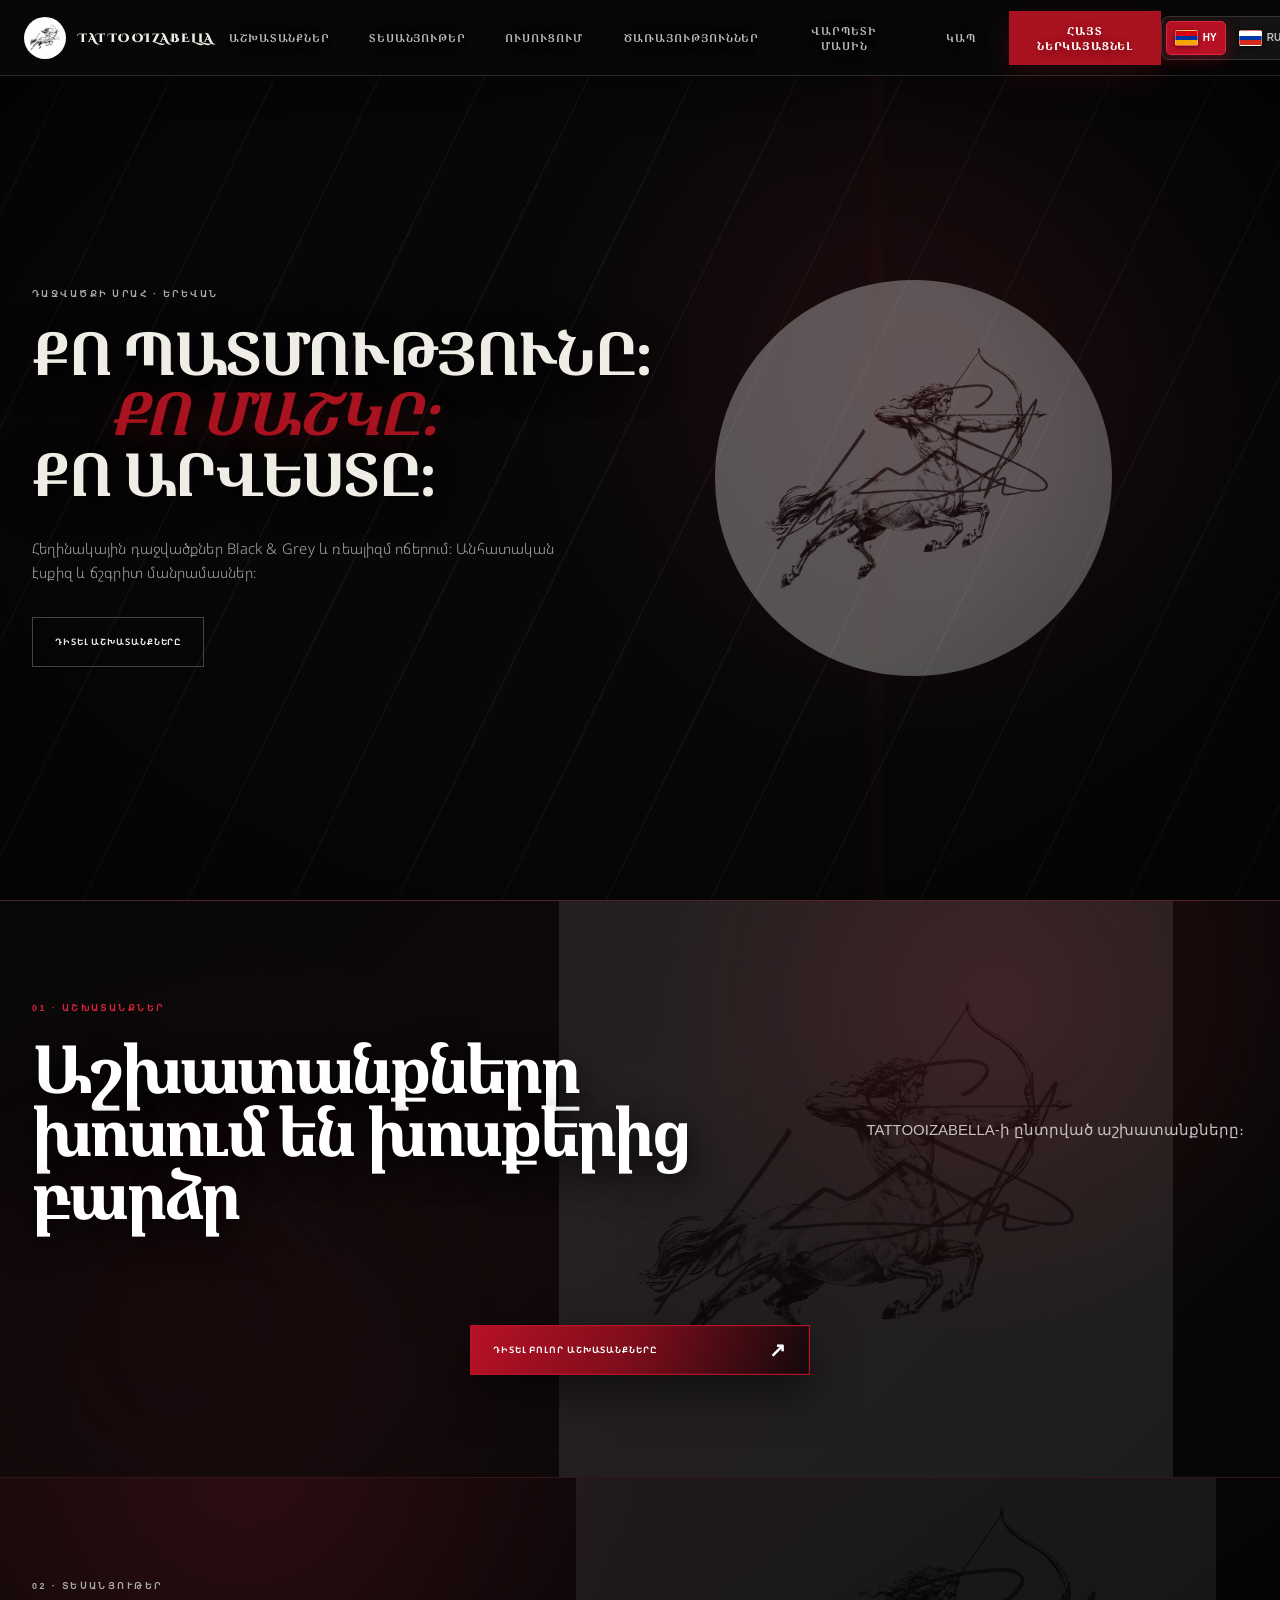
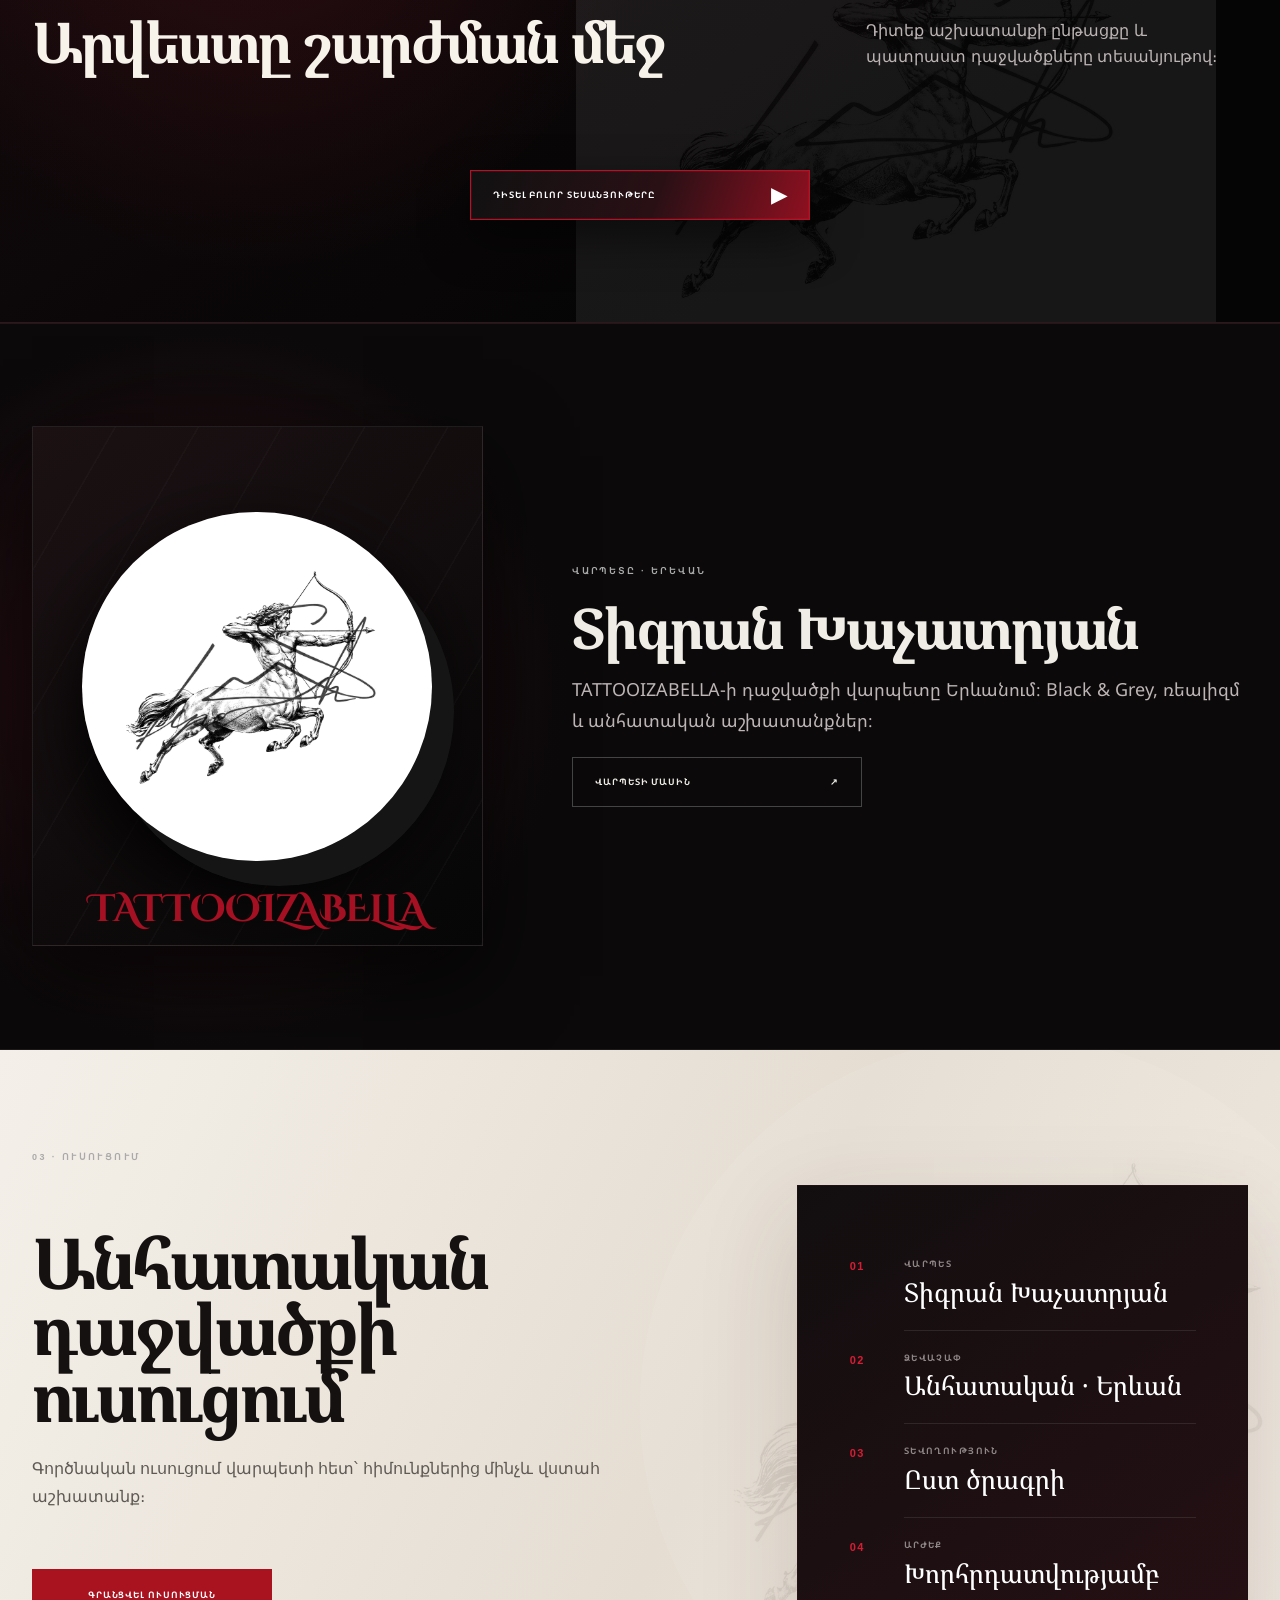
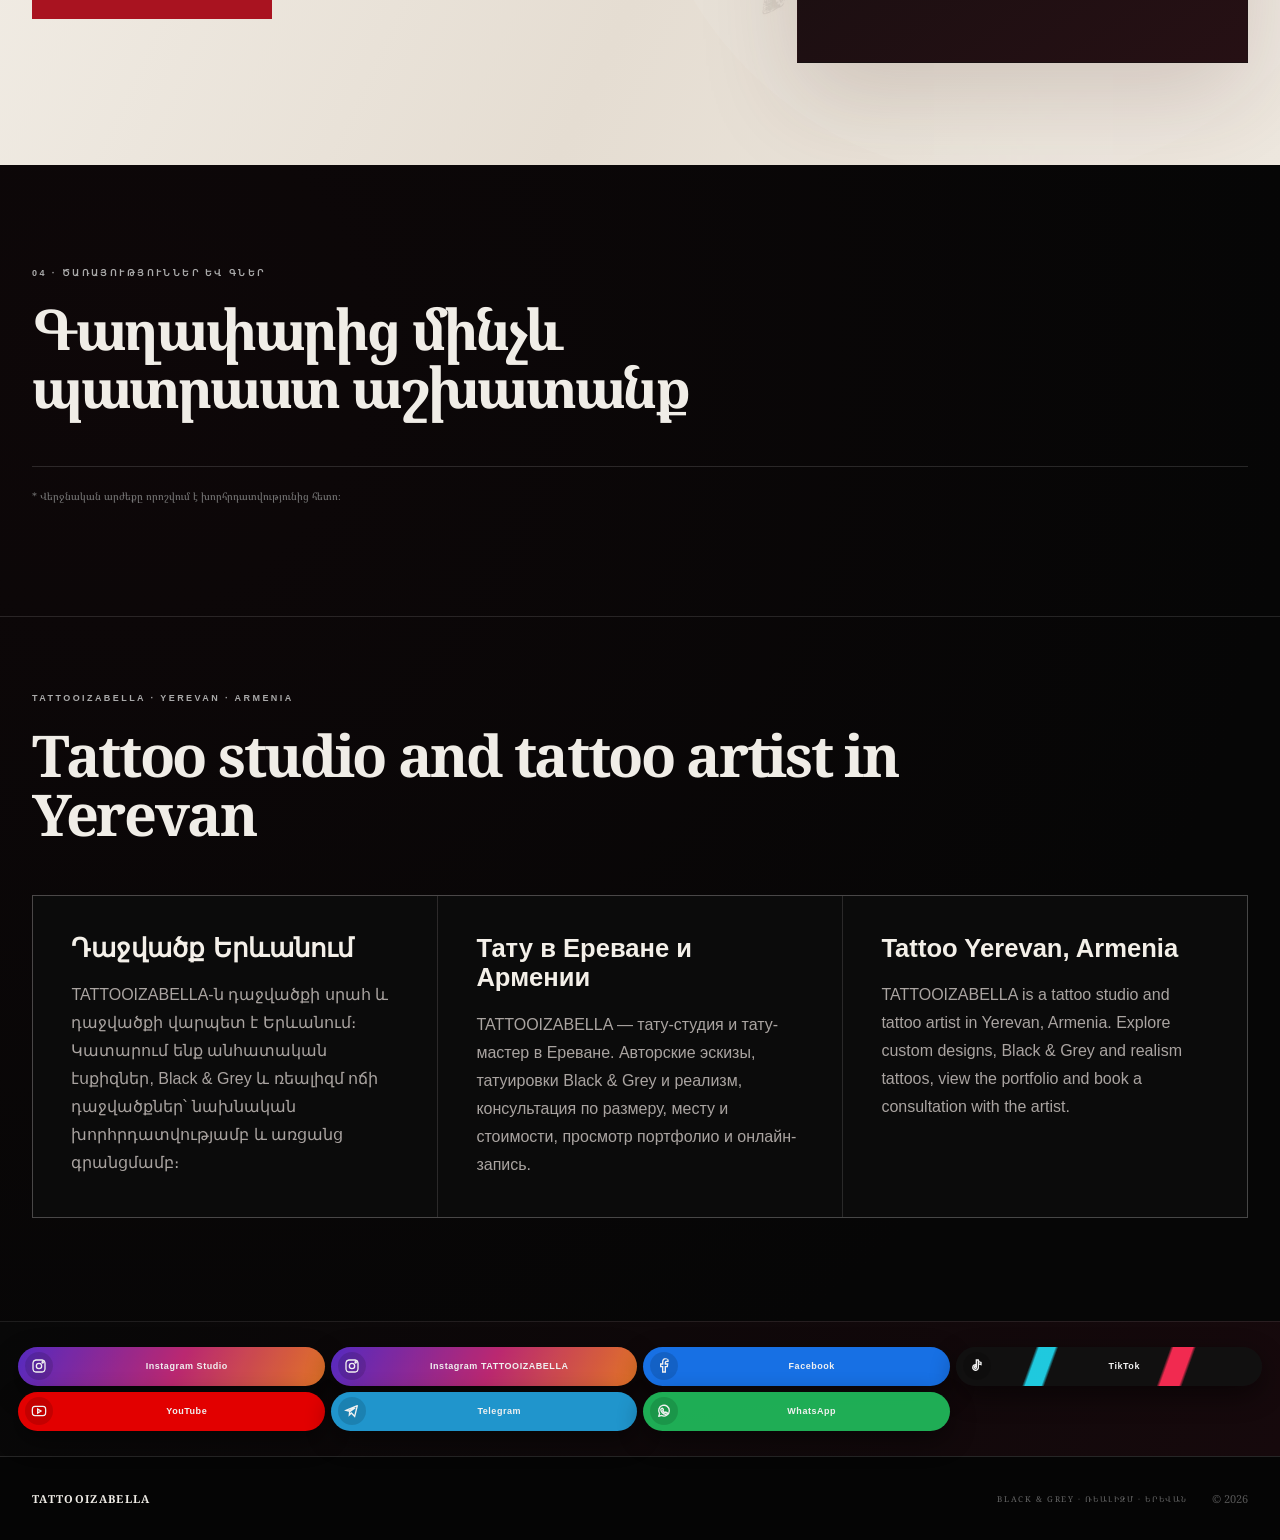
==== commit c4ff8318: "Update index.html" ====
--- a/index.html
+++ b/index.html
@@ -1,5 +1,5 @@
 <!doctype html><html lang="hy"><head><meta charset="UTF-8"><meta name="viewport" content="width=device-width,initial-scale=1"><title>Тату в Ереване | Tattoo Yerevan | Դաջվածք Երևանում — TATTOOIZABELLA</title><meta http-equiv="Cache-Control" content="no-cache, no-store, must-revalidate"><meta http-equiv="Pragma" content="no-cache"><meta http-equiv="Expires" content="0"><meta name="description" content="Тату в Ереване и Армении — TATTOOIZABELLA. Tattoo studio in Yerevan: Black & Grey, реализм, индивидуальные эскизы, портфолио, цены и запись."><meta name="keywords" content="тату в Ереване, тату Ереван, тату в Армении, тату мастер Ереван, тату салон Ереван, tattoo Yerevan, tattoo Armenia, tattoo artist Yerevan, դաջվածք Երևանում, դաջվածքի սրահ Երևան, Тату Изабелла, TATTOOIZABELLA"><meta name="robots" content="index,follow,max-image-preview:large"><link rel="canonical" href="https://tattooizabella.github.io/"><meta property="og:type" content="website"><meta property="og:site_name" content="TATTOOIZABELLA"><meta property="og:title" content="Тату в Ереване — TATTOOIZABELLA | Tattoo Yerevan"><meta property="og:description" content="Тату-студия в Ереване: Black & Grey, реализм, индивидуальные эскизы, портфолио и запись к мастеру."><meta property="og:url" content="https://tattooizabella.github.io/"><meta property="og:image" content="https://tattooizabella.github.io/logo.jpg"><meta name="twitter:card" content="summary_large_image"><script type="application/ld+json">{"@context":"https://schema.org","@type":"TattooParlor","name":"TATTOOIZABELLA","alternateName":["Tattoo Izabella","Тату Изабелла","Տատու Իզաբելլա"],"url":"https://tattooizabella.github.io/","logo":"https://tattooizabella.github.io/logo.jpg","image":"https://tattooizabella.github.io/logo.jpg","description":"Tattoo studio and tattoo artist in Yerevan, Armenia, specializing in Black & Grey, realism and custom tattoo designs.","telephone":"+37499611966","email":"tattooizabella@bk.ru","address":{"@type":"PostalAddress","addressLocality":"Yerevan","addressRegion":"Yerevan","addressCountry":"AM"},"areaServed":[{"@type":"City","name":"Yerevan"},{"@type":"Country","name":"Armenia"}],"knowsAbout":["Tattoo Yerevan","Tattoo Armenia","Black and Grey tattoo","Realism tattoo","Custom tattoo design"],"hasOfferCatalog":{"@type":"OfferCatalog","name":"Tattoo services in Yerevan","itemListElement":[{"@type":"Offer","itemOffered":{"@type":"Service","name":"Custom tattoo in Yerevan"}},{"@type":"Offer","itemOffered":{"@type":"Service","name":"Black and Grey tattoo"}},{"@type":"Offer","itemOffered":{"@type":"Service","name":"Realism tattoo"}}]},"sameAs":["https://www.instagram.com/tattooizabellastudio","https://www.instagram.com/tattooizabella","https://www.facebook.com/tattooizabella/","https://www.youtube.com/@tattooizabella","https://www.tiktok.com/@tattooizabella","https://t.me/tattooizabella"]}</script><script>if(location.search||location.hash)history.replaceState(null,"",location.pathname)</script><link rel="preconnect" href="https://fonts.googleapis.com"><link rel="preconnect" href="https://fonts.gstatic.com" crossorigin><link href="https://fonts.googleapis.com/css2?family=Cinzel+Decorative:wght@700;900&amp;family=Noto+Sans+Armenian:wght@400;500;600;700&amp;family=Noto+Serif+Armenian:wght@400;600;700;800&amp;display=swap" rel="stylesheet"><link rel="stylesheet" href="style-v26.css"></head><body class="is-loading">
-<link rel="stylesheet" href="style-extra-v28.css?v=46"><link rel="stylesheet" href="site-ai-team-v38.css?v=42">
+<link rel="stylesheet" href="style-extra-v28.css?v=46"><link rel="stylesheet" href="site-ai-team-v38.css?v=44">
 <div class="intro-loader" id="introLoader" aria-label="TATTOOIZABELLA loading"><div class="intro-grain"></div><div class="intro-mark"><img src="logo.jpg?v=3" alt=""><div class="tattoo-line"></div><div class="tattoo-machine"><span class="machine-frame"></span><span class="coil coil-a"></span><span class="coil coil-b"></span><span class="machine-grip"></span><span class="machine-needle"></span></div><strong>TATTOOIZABELLA</strong><small data-k="loaderTagline">ԱՐՎԵՍՏԸ ՍԿՍՎՈՒՄ Է</small></div></div><script>window.setTimeout(function(){var loader=document.getElementById("introLoader");if(loader)loader.classList.add("done");document.body.classList.remove("is-loading")},4200)</script>
 <svg class="icon-sprite" aria-hidden="true"><symbol id="i-instagram" viewBox="0 0 24 24"><rect x="3" y="3" width="18" height="18" rx="5"/><circle cx="12" cy="12" r="4"/><circle cx="17.5" cy="6.5" r="1" class="fill-icon"/></symbol><symbol id="i-facebook" viewBox="0 0 24 24"><path d="M14 21v-8h3l.5-4H14V7c0-1.2.4-2 2.1-2H18V1.3c-.7-.1-1.8-.3-3.2-.3C11.6 1 10 3 10 6.5V9H7v4h3v8z" class="fill-icon"/></symbol><symbol id="i-tiktok" viewBox="0 0 24 24"><path d="M14 3v11.2a4.2 4.2 0 1 1-3.2-4.1v3a1.5 1.5 0 1 0 .2 1V3h3c.4 2.1 1.6 3.5 4 3.8V10c-1.6-.1-3-.7-4-1.6" class="fill-icon"/></symbol><symbol id="i-youtube" viewBox="0 0 24 24"><rect x="2" y="5" width="20" height="14" rx="4"/><path d="m10 9 5 3-5 3z" class="fill-icon"/></symbol><symbol id="i-telegram" viewBox="0 0 24 24"><path d="m3 11 17-7-4 16-5-5-3 3 .5-5L17 7 7 12z" class="fill-icon"/></symbol><symbol id="i-whatsapp" viewBox="0 0 24 24"><path d="M20 11.6a8 8 0 0 1-11.8 7L4 20l1.4-4.1A8 8 0 1 1 20 11.6z"/><path d="M9 8.2c.3-.5.7-.4 1-.1l1 1.7c.2.4.1.7-.2 1l-.6.6c.7 1.5 1.7 2.4 3.2 3.1l.6-.7c.3-.3.7-.4 1-.2l1.7.9c.4.2.5.6.3 1-.5 1.1-1.5 1.7-2.7 1.5-3.8-.8-6.4-3.4-7.2-7.2-.2-.6.8-1.1 1.9-1.6z" class="fill-icon"/></symbol><symbol id="i-phone" viewBox="0 0 24 24"><path d="M6 3h4l1 5-2.3 1.5a15 15 0 0 0 5.8 5.8L16 13l5 1v4c0 1.7-1.4 3-3 3A15 15 0 0 1 3 6c0-1.7 1.3-3 3-3z"/></symbol></svg>
 <header><button class="brand" type="button" data-scroll="top"><img src="logo.jpg" alt="TATTOOIZABELLA"><span>TATTOOIZABELLA</span></button><nav id="mainNav"><button type="button" data-scroll="works" data-k="work">Աշխատանքներ</button><button type="button" data-scroll="videos" data-k="videoNav">Տեսանյութեր</button><button type="button" data-scroll="training" data-k="trainingNav">Ուսուցում</button><button type="button" data-scroll="services" data-k="servicesNav">Ծառայություններ</button><button type="button" data-modal-open="artistModal" data-k="artistNav">Վարպետի մասին</button><button type="button" data-modal-open="contactModal" data-k="contactNav">Կապ</button><button class="nav-book" type="button" data-modal-open="bookingModal" data-k="submitNav">Հայտ ներկայացնել</button></nav><div class="langs"><button class="on" data-lang="hy">HY</button><button data-lang="ru">RU</button><button data-lang="en">EN</button></div><button class="menu" id="menuButton" aria-label="Բացել ընտրացանկը" aria-expanded="false"><span class="menu-word" data-k="menuLabel">ՄԵՆՅՈՒ</span><span class="menu-lines" aria-hidden="true"><i></i><i></i><i></i></span><small class="menu-tip" id="menuTip" data-k="menuTip">Սեղմեք՝ կապը և գրանցումը բացելու համար</small></button></header>
@@ -27,4 +27,4 @@
 <div class="modal" id="artistModal" aria-hidden="true"><div class="modal-backdrop" data-modal-close></div><div class="modal-panel artist-modal-panel" role="dialog" aria-modal="true" aria-labelledby="artistModalTitle"><button class="modal-close" type="button" data-modal-close aria-label="Փակել">×</button><div class="artist-modal-image"><img src="logo.jpg" alt="TATTOOIZABELLA"><span>TATTOOIZABELLA</span></div><div class="artist-modal-copy"><p class="kicker accent" data-k="artistKicker">ՎԱՐՊԵՏԸ · ԵՐԵՎԱՆ</p><h2 id="artistModalTitle" data-k="artist">Տիգրան Խաչատրյան</h2><p data-k="about">TATTOOIZABELLA-ի դաջվածքի վարպետը Երևանում։ Black & Grey, ռեալիզմ և անհատական աշխատանքներ։</p><div class="artist-modal-stats"><b><span id="artistWorksValue">1450+</span><small data-k="worksStat">աշխատանք պրոֆիլում</small></b><b><span id="artistFollowersValue">64.9K</span><small data-k="followers">հետևորդ</small></b><b><span id="artistApproachValue">100%</span><small data-k="personal">անհատական մոտեցում</small></b></div><section class="artist-certificates" id="artistCertificates" hidden><h3 data-k="certificatesTitle">ՎԿԱՅԱԿԱՆՆԵՐ ԵՎ ՁԵՌՔԲԵՐՈՒՄՆԵՐ</h3><div id="artistCertificatesList"></div></section></div></div></div>
 <div class="modal gallery-modal" id="galleryModal" aria-hidden="true"><div class="modal-backdrop" data-modal-close></div><div class="modal-panel gallery-modal-panel" role="dialog" aria-modal="true" aria-labelledby="galleryModalTitle"><header class="gallery-modal-head"><div><p class="kicker accent" data-k="galleryKicker">TATTOOIZABELLA · PORTFOLIO</p><h2 id="galleryModalTitle" data-k="galleryTitle">Բոլոր աշխատանքները</h2></div><button class="modal-close gallery-modal-close" type="button" data-modal-close aria-label="Փակել">×</button></header><div class="gallery-filter" role="tablist" aria-label="Gallery filters"><button class="active" type="button" data-gallery-filter="all" data-k="galleryAll">Բոլորը</button><button type="button" data-gallery-filter="photo" data-k="galleryPhotos">Լուսանկարներ</button><button type="button" data-gallery-filter="video" data-k="galleryVideos">Տեսանյութեր</button></div><div class="gallery gallery-modal-grid" id="fullGalleryGrid"></div><button class="btn gallery-more" id="galleryLoadMore" type="button"><span data-k="galleryMore">Ցույց տալ ավելին</span><b>＋</b></button></div></div>
 <div class="lightbox" id="lightbox" aria-hidden="true"><div class="lightbox-shade" data-lightbox-close></div><button class="lightbox-close" type="button" data-lightbox-close aria-label="Закрыть">×</button><button class="lightbox-arrow prev" type="button" aria-label="Предыдущая работа">‹</button><figure><img src="" alt=""><video controls playsinline preload="metadata" hidden></video><div class="instagram-player-mask" hidden><iframe title="Video" loading="lazy" allow="autoplay; encrypted-media; picture-in-picture" sandbox="allow-scripts allow-same-origin allow-presentation"></iframe><button class="instagram-replay" id="instagramReplay" type="button" data-k="videoReplay">Կրկնել տեսանյութը</button></div><figcaption></figcaption></figure><button class="lightbox-arrow next" type="button" aria-label="Следующая работа">›</button><span class="lightbox-count"></span></div>
-<iframe id="bookingMailFrame" name="bookingMailFrame" title="" hidden></iframe><iframe id="trainingMailFrame" name="trainingMailFrame" title="" hidden></iframe><script src="https://cdn.jsdelivr.net/npm/@supabase/supabase-js@2"></script><script src="app-v25.js?v=52"></script><script src="site-ai-team-v38.js?v=44"></script></body></html>
+<iframe id="bookingMailFrame" name="bookingMailFrame" title="" hidden></iframe><iframe id="trainingMailFrame" name="trainingMailFrame" title="" hidden></iframe><script src="https://cdn.jsdelivr.net/npm/@supabase/supabase-js@2"></script><script src="app-v25.js?v=52"></script><script src="site-ai-team-v38.js?v=46"></script></body></html>
--- a/site-ai-team-v38.css
+++ b/site-ai-team-v38.css
@@ -5,4 +5,7 @@
 .ai-sketch-panel{width:min(1120px,95vw);max-height:92vh;overflow:auto;background:radial-gradient(circle at 86% 14%,rgba(204,20,43,.24),transparent 34%),linear-gradient(135deg,#0b0b0c,#151012);color:#f7f2ec;border:1px solid #3b2429;border-top:2px solid #d01932;padding:clamp(25px,4vw,58px)}.ai-sketch-head{max-width:760px}.ai-sketch-head h2{font-size:clamp(43px,6vw,78px);line-height:.98;margin:8px 0 16px}.ai-sketch-head p{font-size:18px;color:#aaa3a2;line-height:1.65}.ai-layout{display:grid;grid-template-columns:1fr .9fr;gap:28px;margin-top:30px}.ai-form{display:grid;gap:17px}.ai-form-grid{display:grid;grid-template-columns:repeat(2,1fr);gap:14px}.ai-form label>span{display:block;font-size:11px;letter-spacing:.17em;text-transform:uppercase;color:#b7adae;margin-bottom:8px}.ai-form select,.ai-form textarea{width:100%;box-sizing:border-box;background:#111;border:1px solid #393437;color:#fff;padding:15px;font:inherit}.ai-form textarea{resize:vertical;min-height:128px}.ai-result{min-height:420px;border:1px dashed #4b3e41;display:grid;place-items:center;position:relative;overflow:hidden;background:rgba(0,0,0,.28)}.ai-result img{width:100%;height:100%;object-fit:contain;position:absolute;inset:0;background:#f6f3ed}.ai-placeholder{text-align:center;max-width:300px;color:#928b8c;padding:30px}.ai-placeholder b{display:block;color:#e3263e;font-family:Georgia,serif;font-size:56px;margin-bottom:10px}.ai-actions{display:flex;gap:12px;flex-wrap:wrap}.ai-status{min-height:22px;color:#bdb4b5}.ai-status.error{color:#ff6b7d}.ai-disclaimer{font-size:12px;color:#7e7778;line-height:1.55}.nav-ai{border:1px solid rgba(209,25,49,.55)!important;color:#fff!important;background:rgba(190,17,39,.13)!important}
 @media(max-width:760px){.team-modal-panel,.ai-sketch-panel{width:100vw;max-height:100dvh;min-height:100dvh;padding:74px 18px 28px}.team-intro{display:block}.master-tabs{display:flex;overflow:auto;scroll-snap-type:x mandatory}.master-tab{min-width:210px;scroll-snap-align:start}.master-profile,.ai-layout{grid-template-columns:1fr}.master-portrait{min-height:300px}.master-copy{padding:26px 20px}.master-stats{grid-template-columns:1fr 1fr}.ai-form-grid{grid-template-columns:1fr}.ai-result{min-height:330px}.ai-actions .btn{width:100%}}
 .modal-mobile-back{display:none}.team-modal-panel>.modal-close,.ai-sketch-panel>.modal-close{z-index:60;width:50px;height:50px;background:#c3122a!important;color:#fff!important;border-radius:50%;box-shadow:0 10px 30px rgba(0,0,0,.55)}
+.masters-page-section{display:block!important}.masters-page-head{display:flex;justify-content:space-between;align-items:end;gap:28px;margin-bottom:clamp(28px,4vw,50px)}.masters-page-head h2{margin:6px 0 0;font-size:clamp(42px,6vw,76px);line-height:1}.masters-page-head>p{max-width:520px;color:#9f9998;line-height:1.7;font-size:17px}.masters-page-grid{display:grid;grid-template-columns:repeat(auto-fill,minmax(230px,300px));justify-content:start;gap:18px}.masters-page-card{min-width:0;border:1px solid #302d30;background:#0b0b0c}.masters-page-card button{display:block;width:100%;padding:0;border:0;background:none;color:#f5f1eb;text-align:left;cursor:pointer}.masters-page-photo{display:block;position:relative;height:320px;overflow:hidden;background:#151315}.masters-page-photo:after{content:"";position:absolute;inset:auto 0 0;height:45%;background:linear-gradient(transparent,rgba(0,0,0,.82))}.masters-page-photo img{display:block;width:100%;height:100%;object-fit:cover;object-position:center;transition:transform .45s}.masters-page-copy{display:block;padding:20px}.masters-page-copy small{display:block;color:#c3122a;text-transform:uppercase;letter-spacing:.13em;font-weight:700;font-size:11px}.masters-page-copy b{display:block;margin:8px 0 16px;font-family:Georgia,serif;font-size:27px;line-height:1.08}.masters-page-copy i{display:flex;justify-content:space-between;align-items:center;color:#a9a3a3;font-style:normal;font-size:11px;text-transform:uppercase;letter-spacing:.12em}.masters-page-copy em{color:#e31b36;font-style:normal;font-size:18px}.masters-page-card button:hover .masters-page-photo img{transform:scale(1.035)}.masters-page-card button:hover{outline:1px solid #c3122a;outline-offset:-1px}
+@media(max-width:760px){.masters-page-head{display:block}.masters-page-head>p{margin-top:16px}.masters-page-grid{grid-template-columns:repeat(2,minmax(0,1fr));gap:10px}.masters-page-copy{padding:15px}.masters-page-copy b{font-size:21px}.masters-page-copy i{font-size:9px}.masters-page-photo{aspect-ratio:3/4}}
+@media(max-width:390px){.masters-page-grid{grid-template-columns:1fr}}
 @media(max-width:760px){.team-modal-panel>.modal-close,.ai-sketch-panel>.modal-close{position:fixed!important;top:max(14px,env(safe-area-inset-top))!important;right:14px!important}.modal-mobile-back{display:flex;position:fixed;z-index:59;left:14px;top:max(14px,env(safe-area-inset-top));height:48px;align-items:center;gap:9px;border:1px solid #494044;background:rgba(8,8,9,.94);color:#fff;padding:0 17px;font-weight:700;letter-spacing:.08em;text-transform:uppercase}.modal-mobile-back i{color:#ed2540;font-style:normal;font-size:22px}.team-modal-panel,.ai-sketch-panel{overscroll-behavior:contain}}
